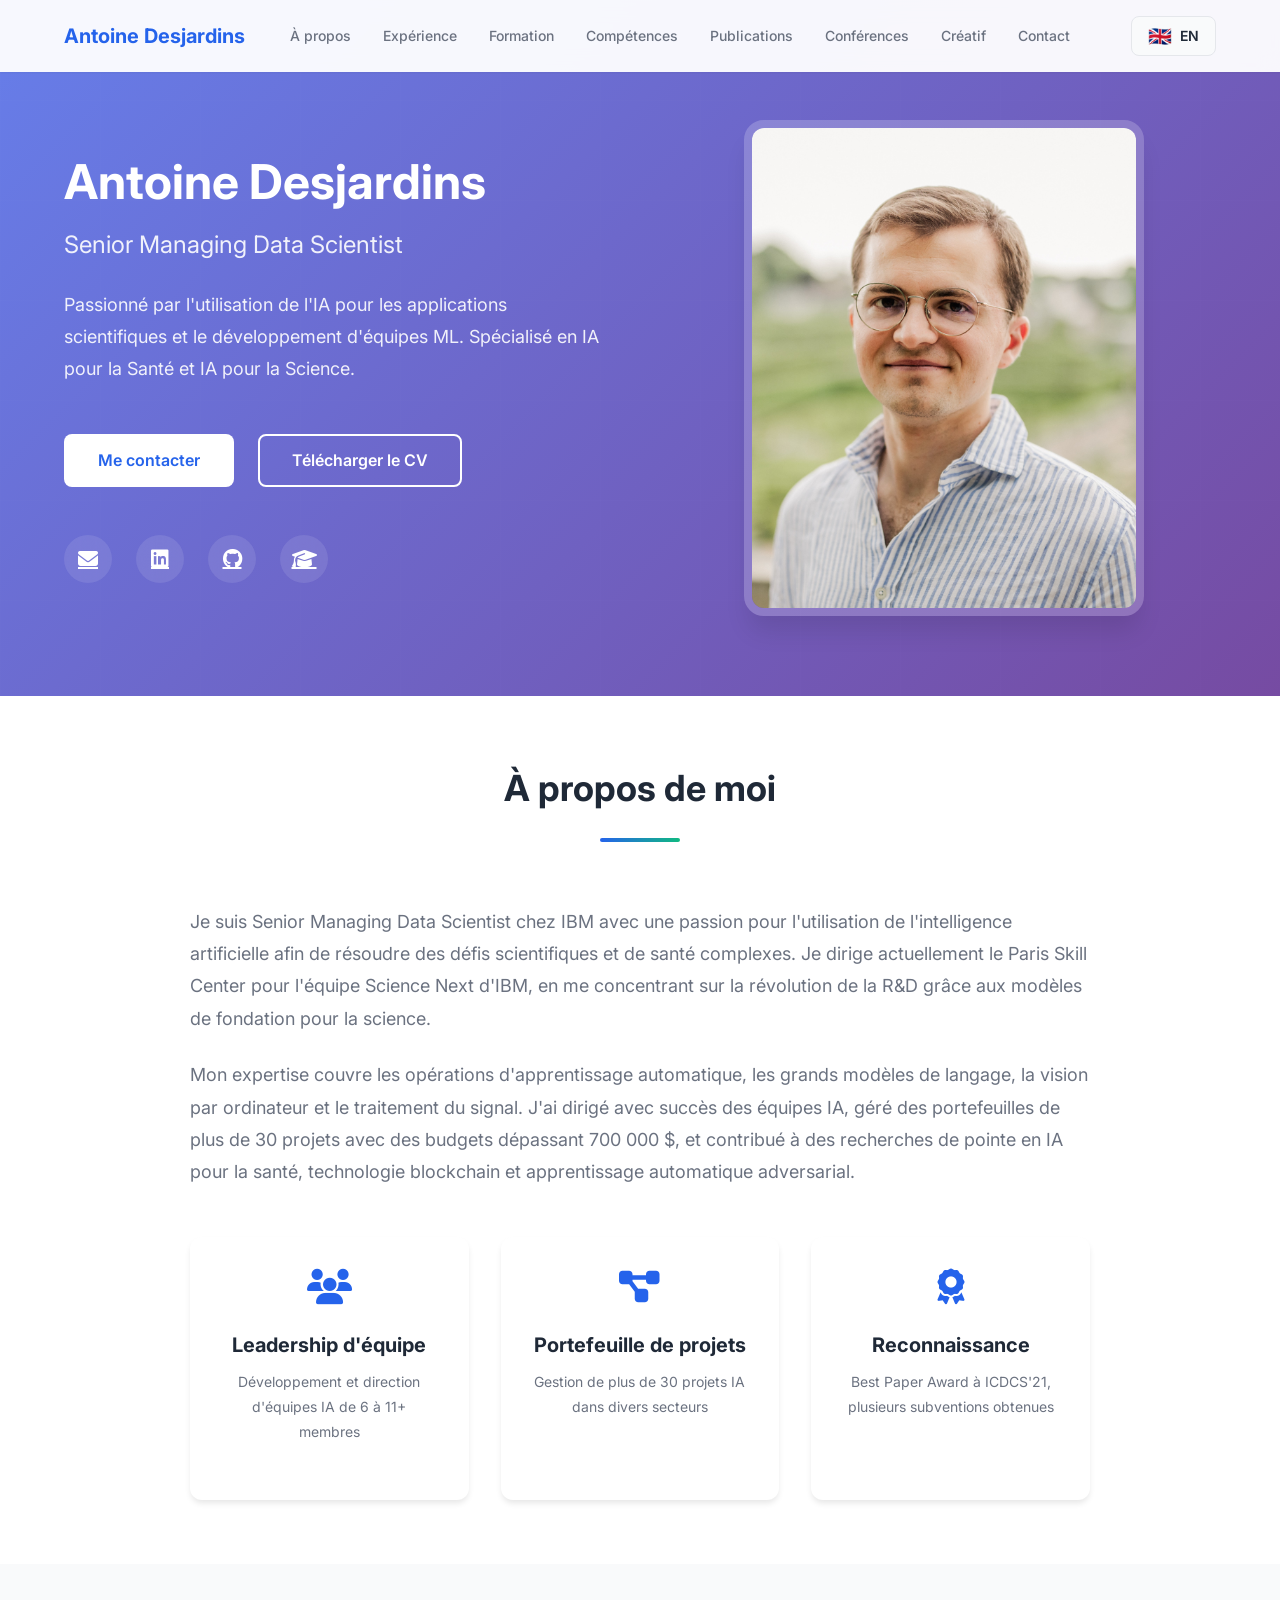
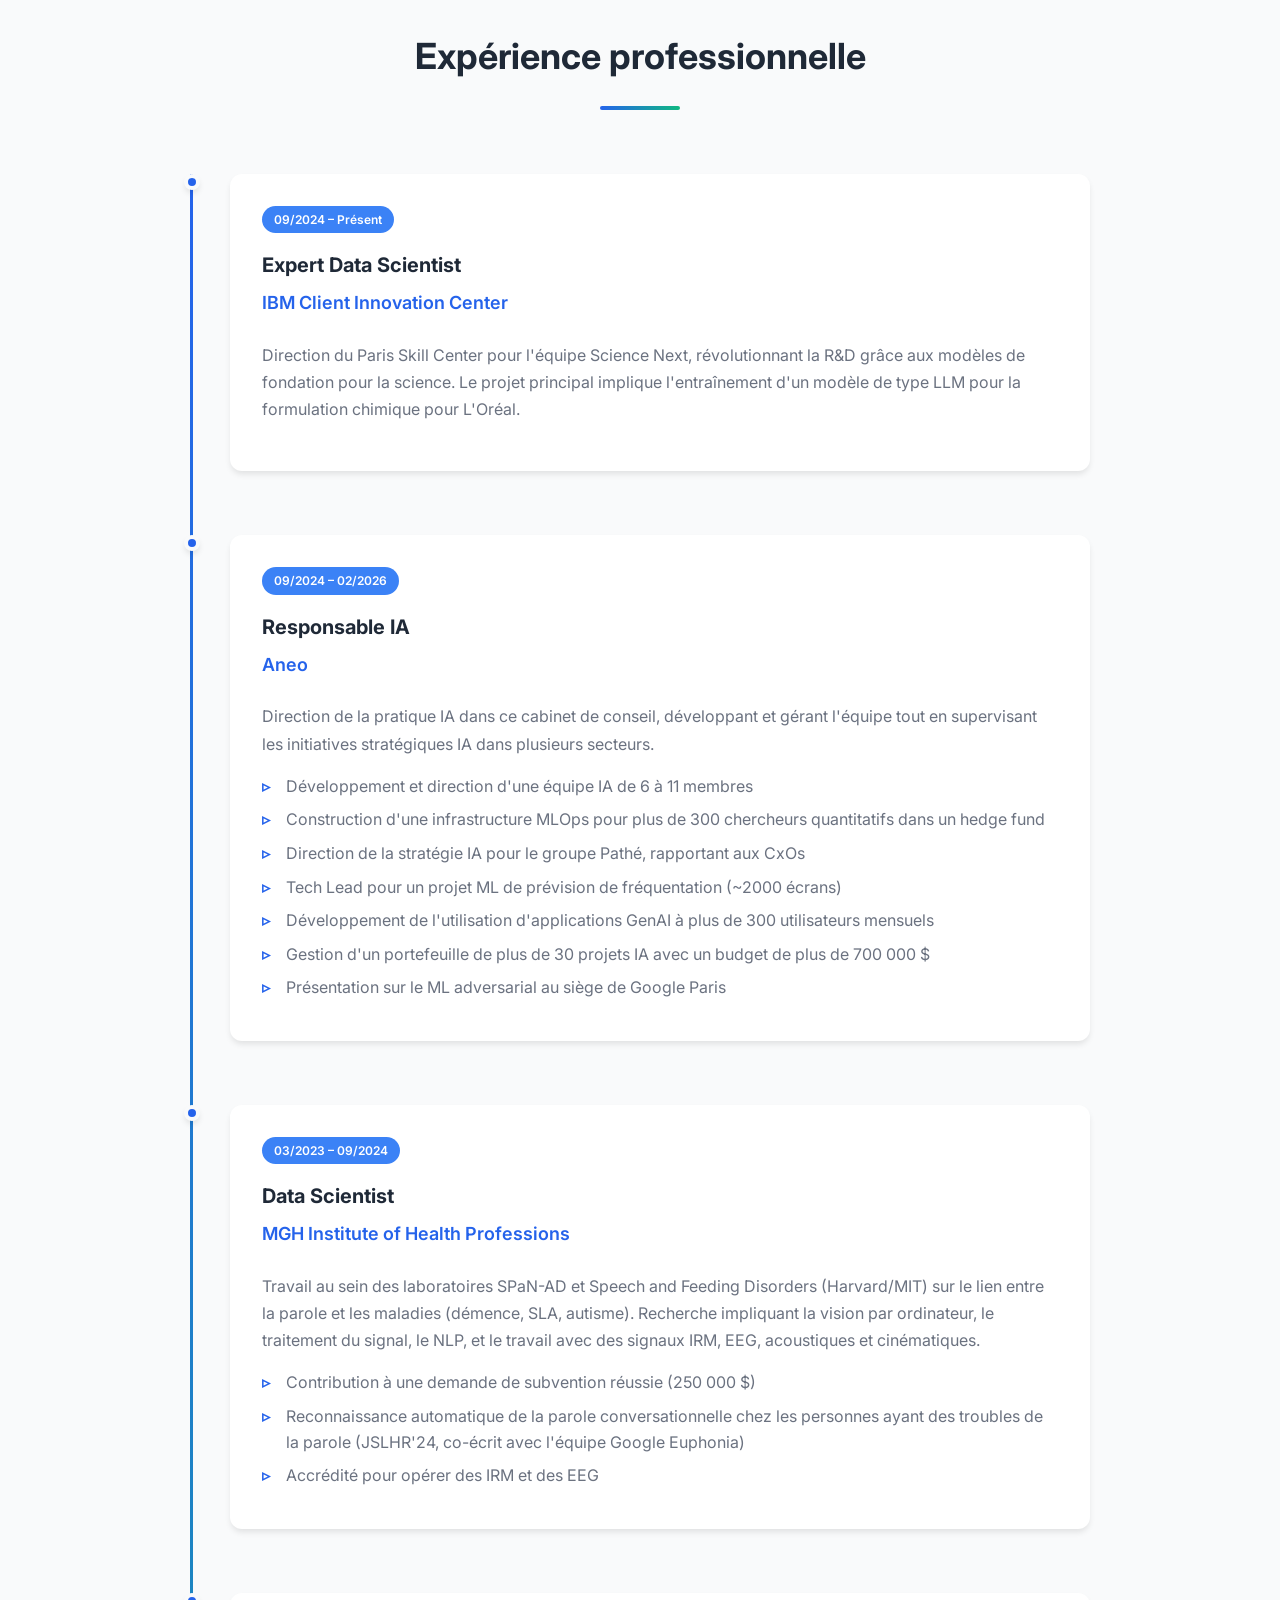
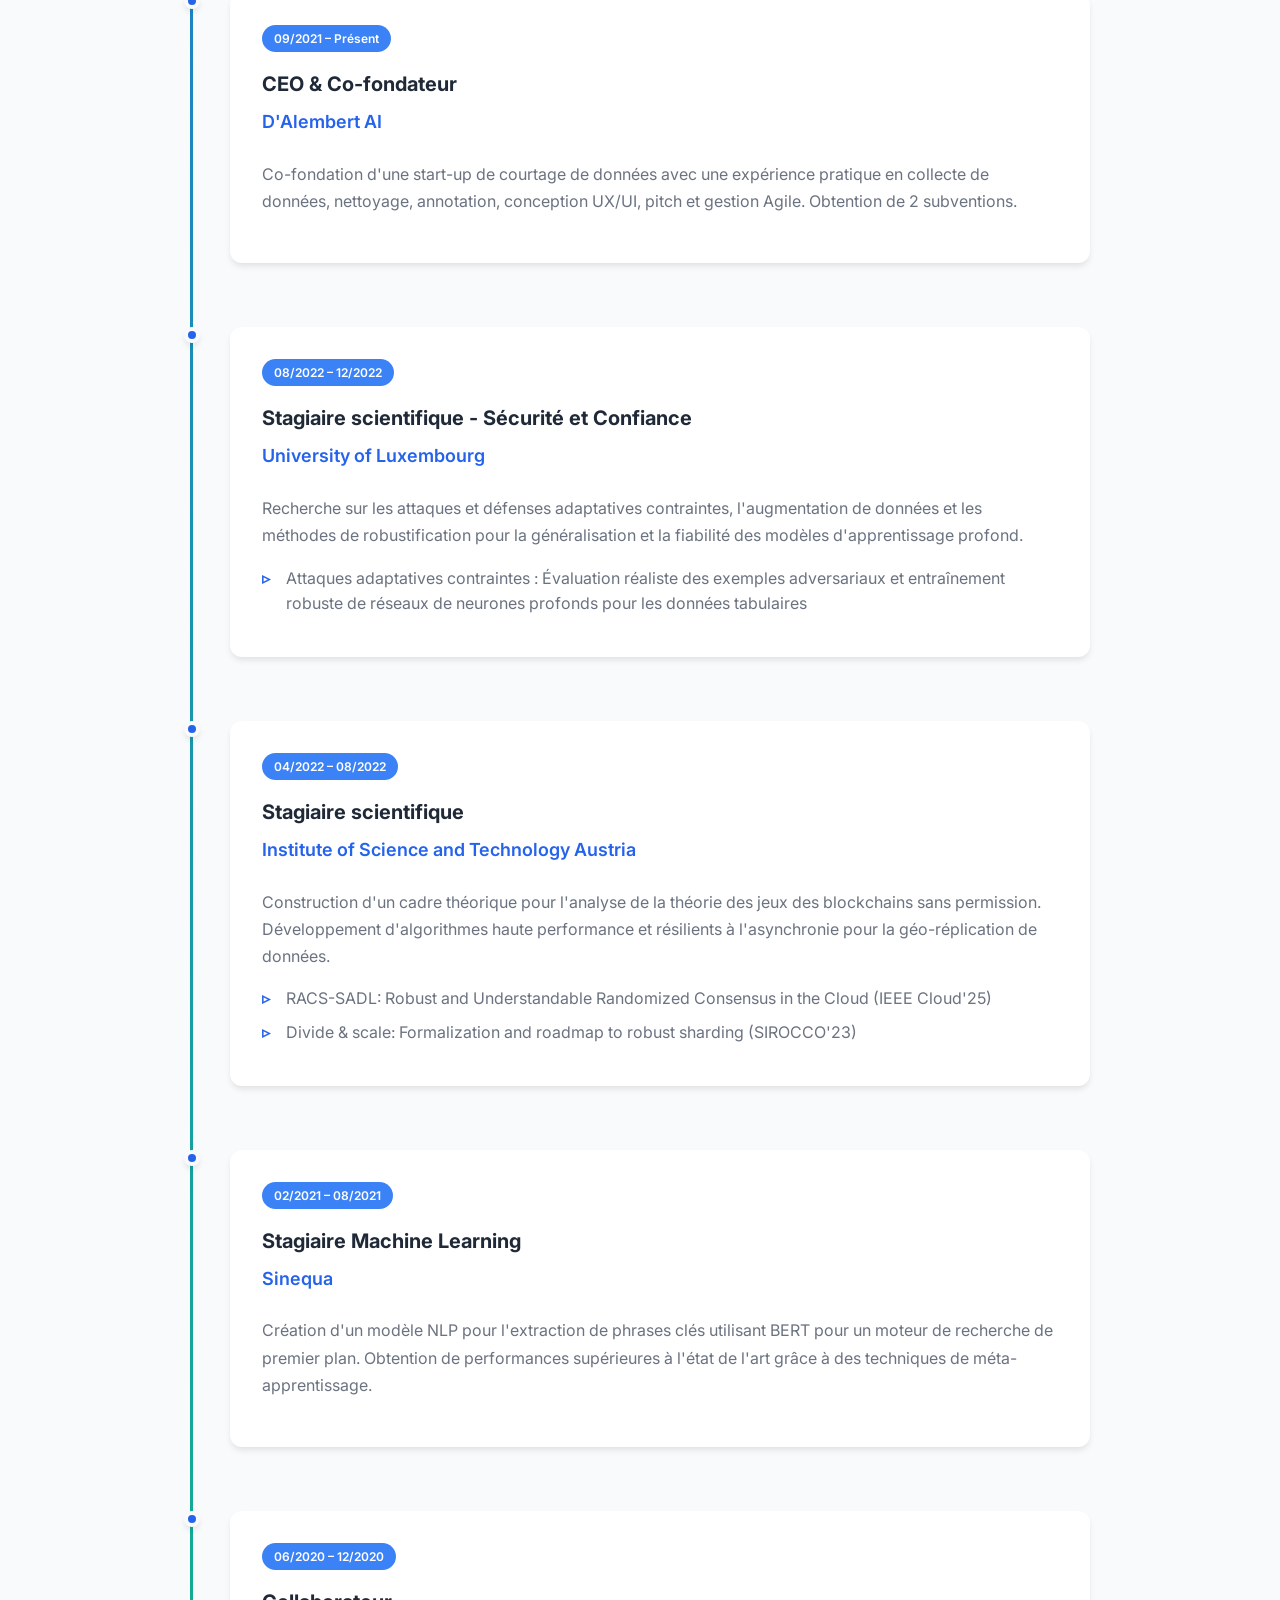
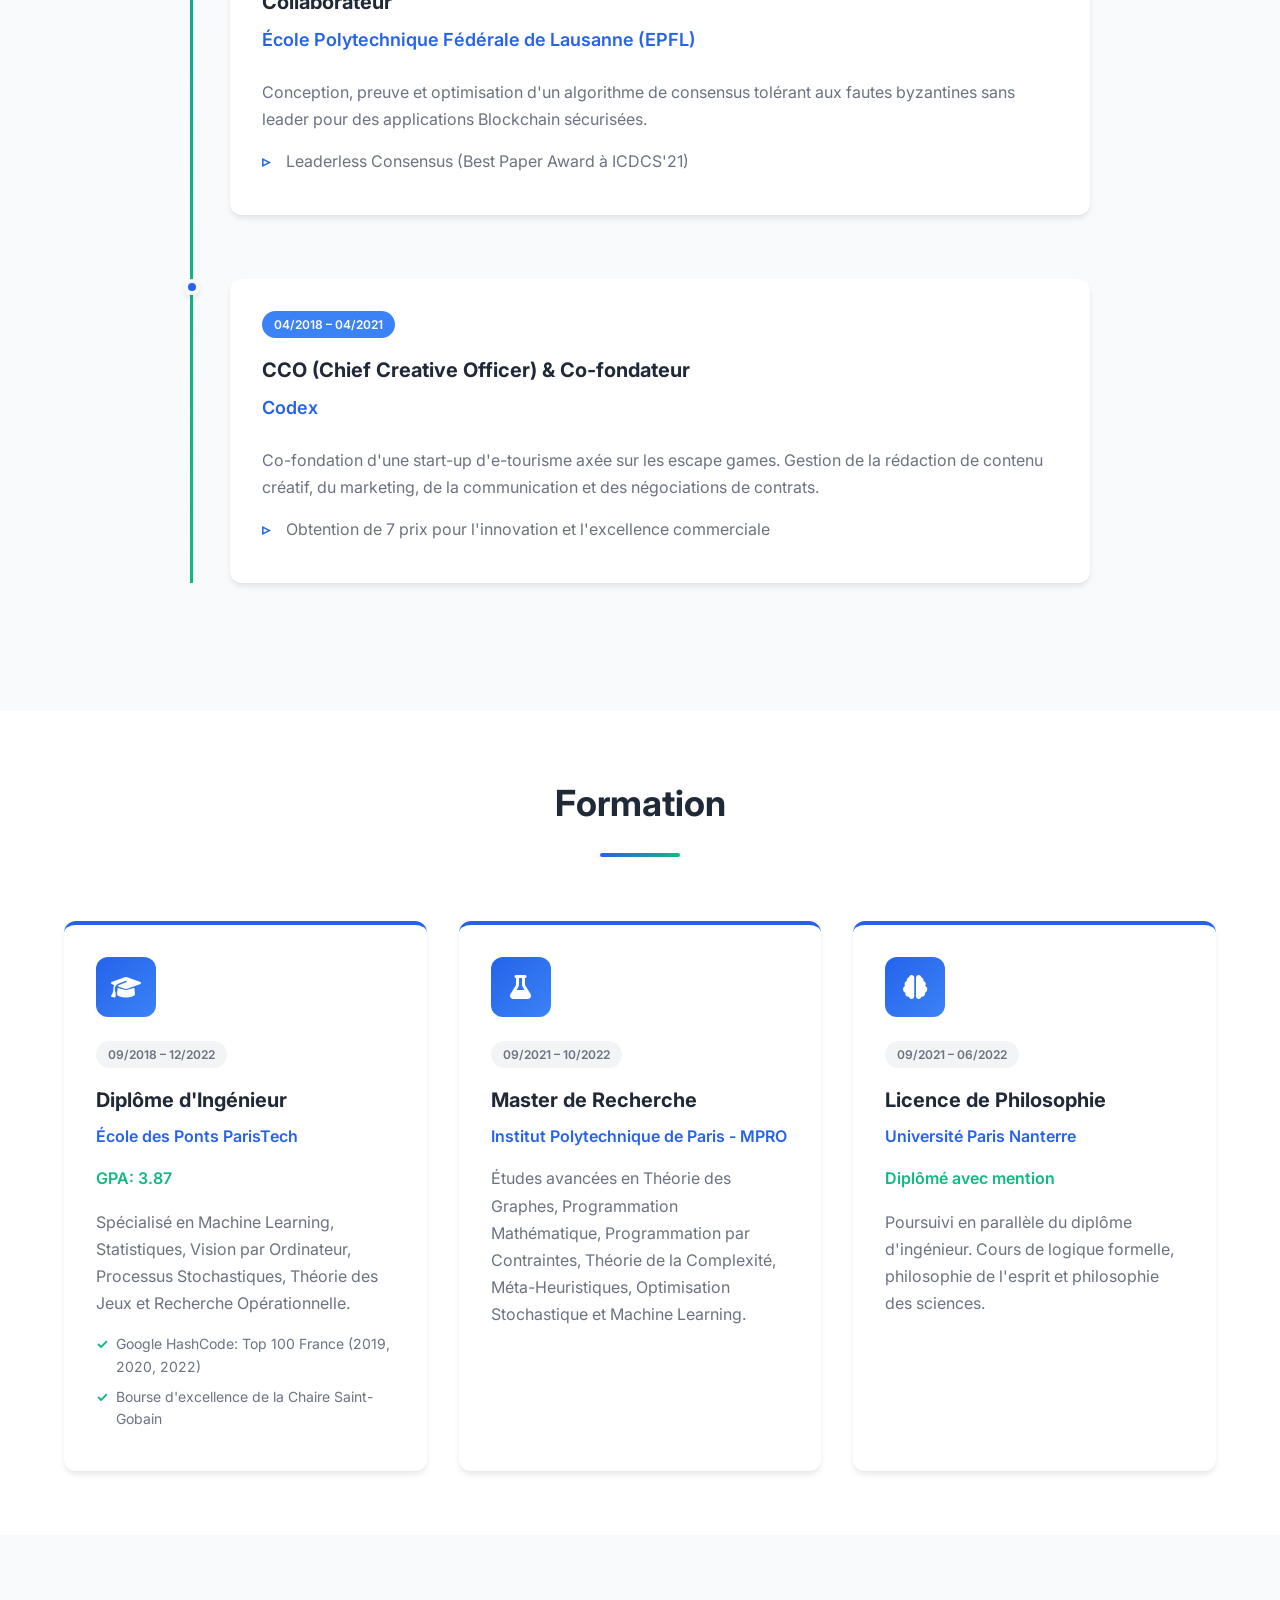
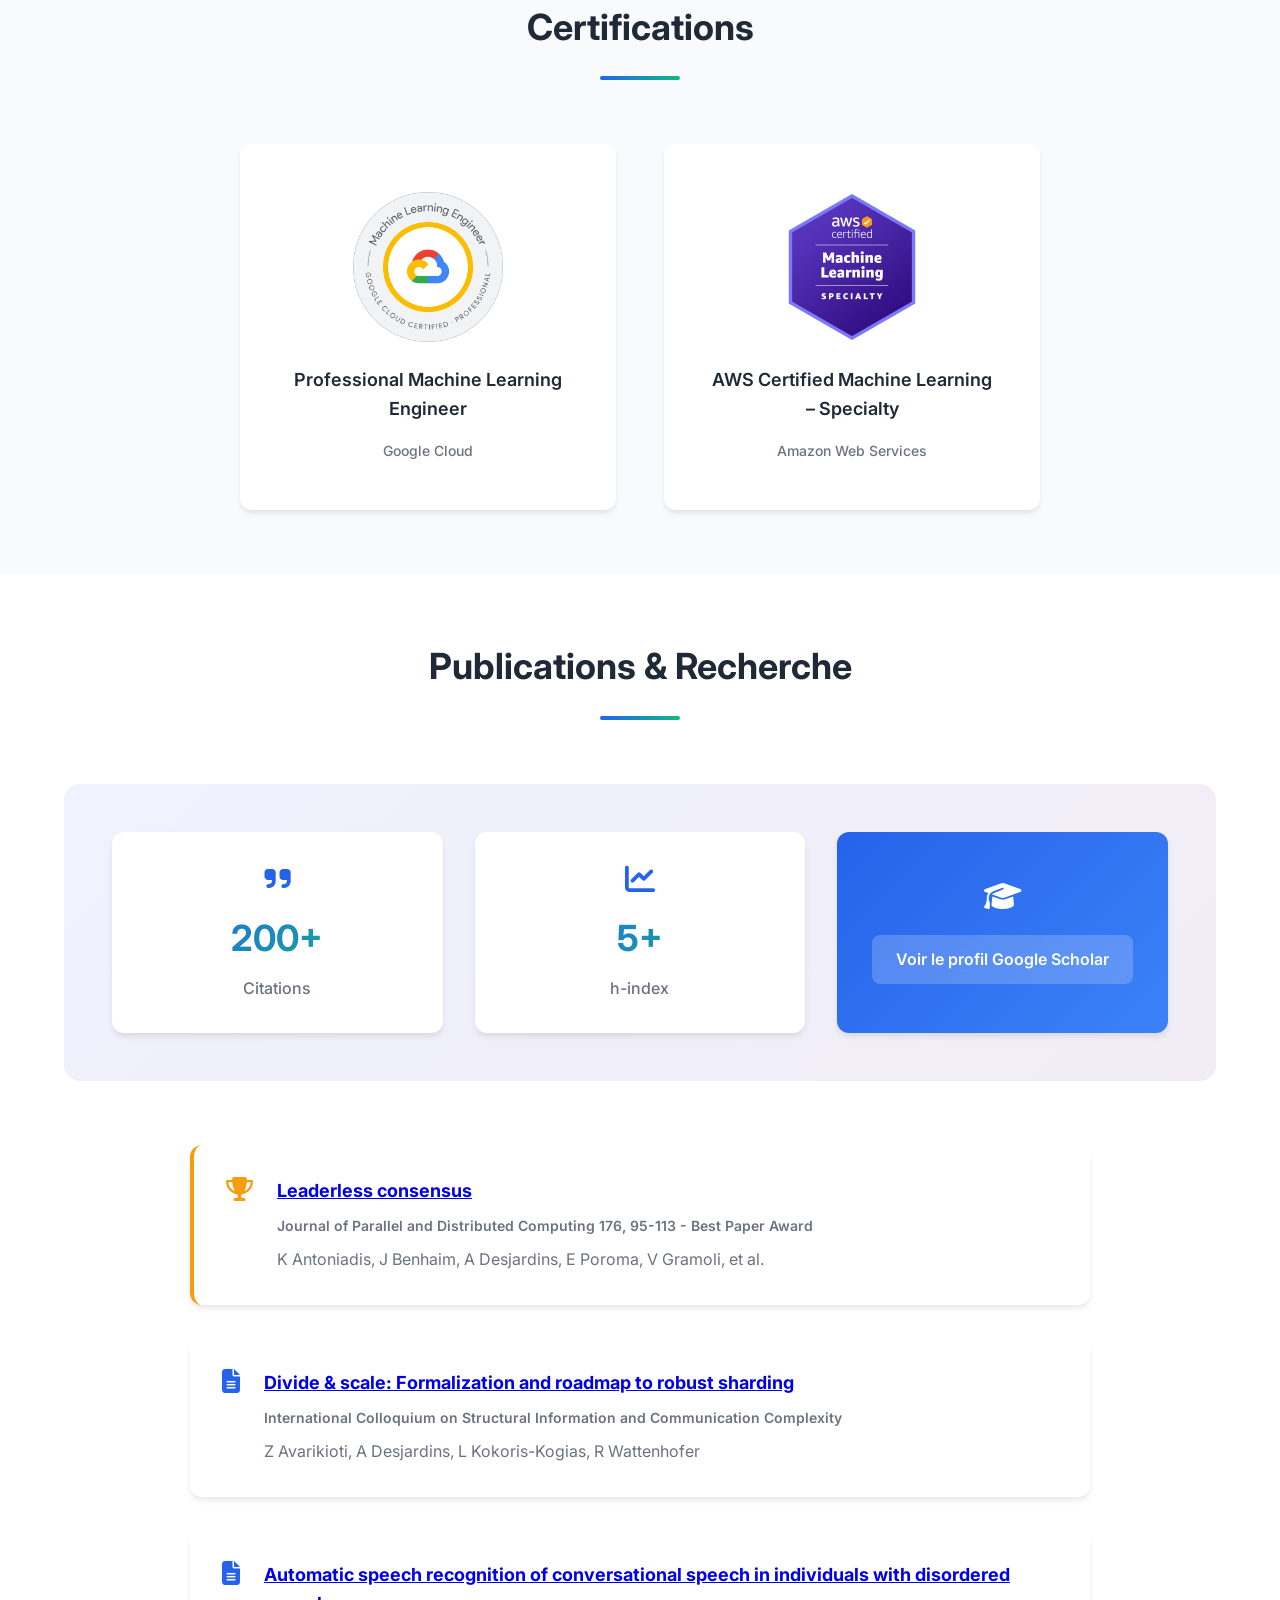
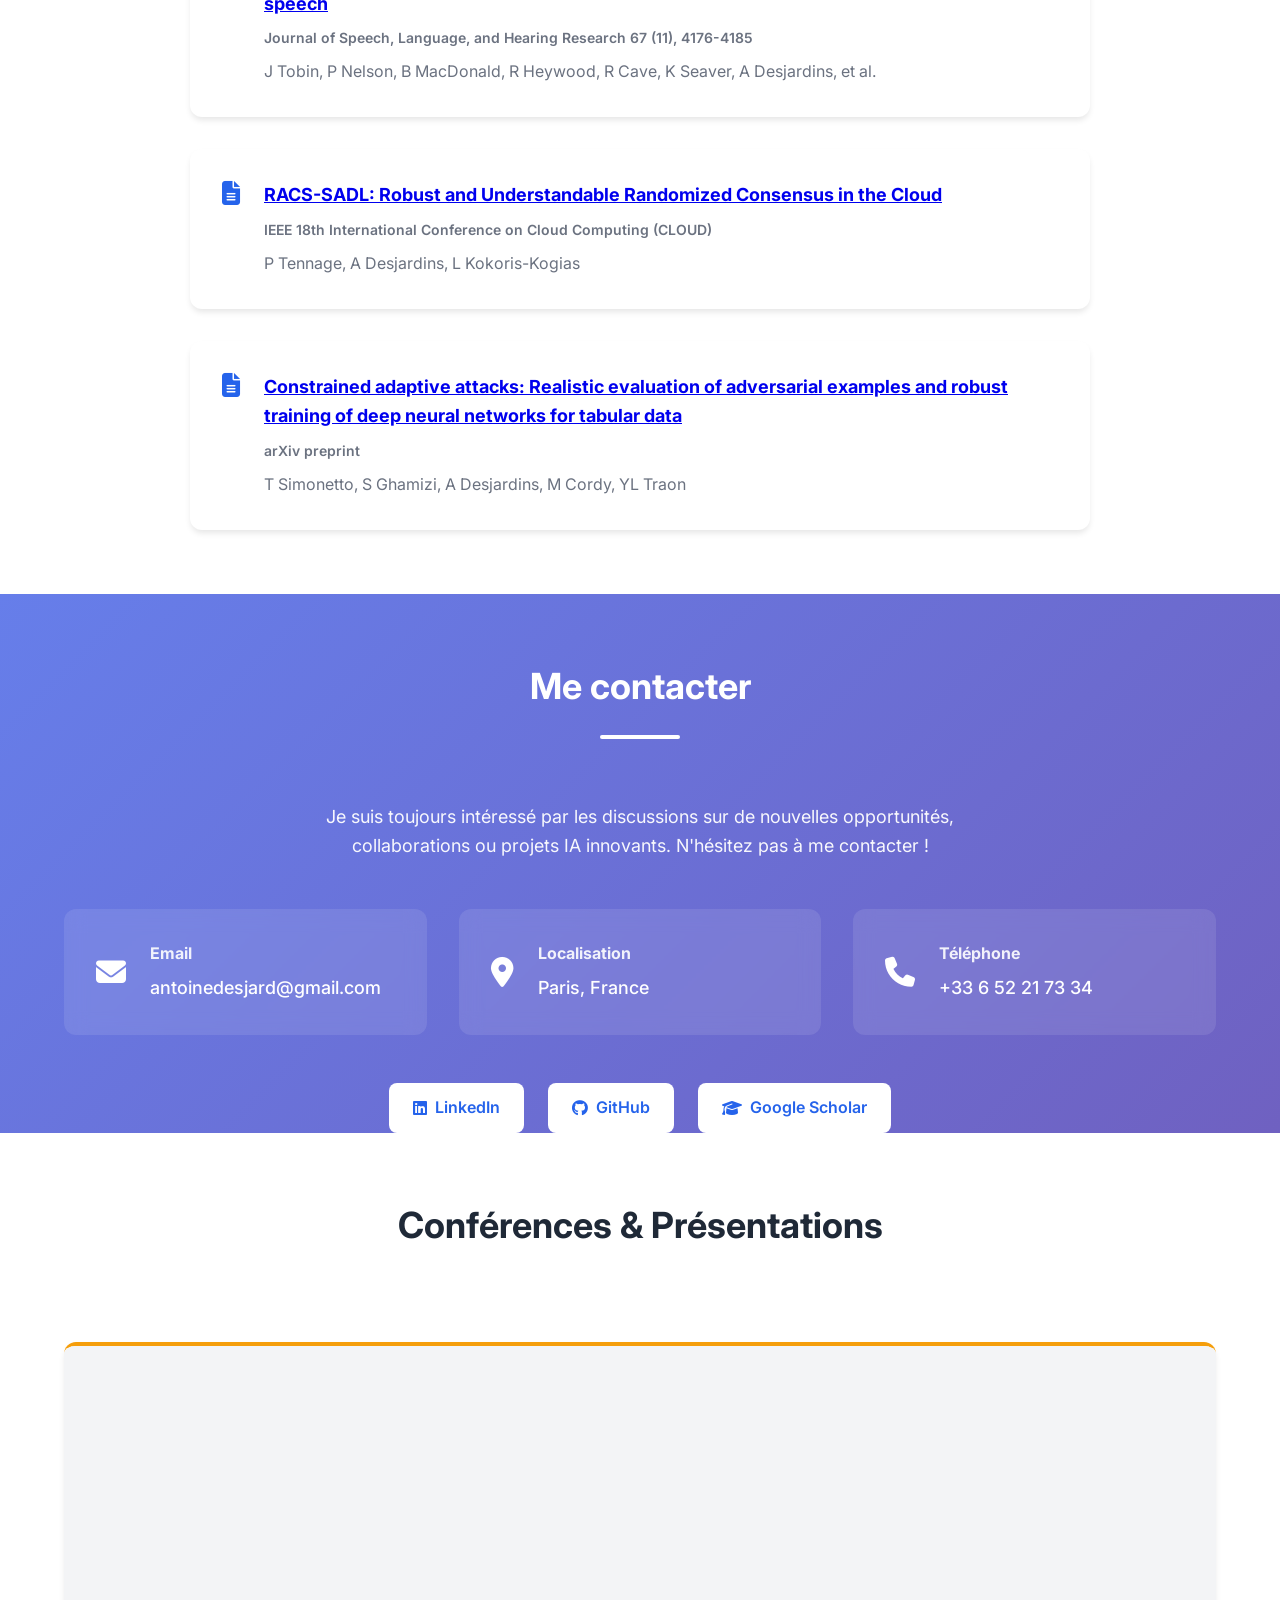
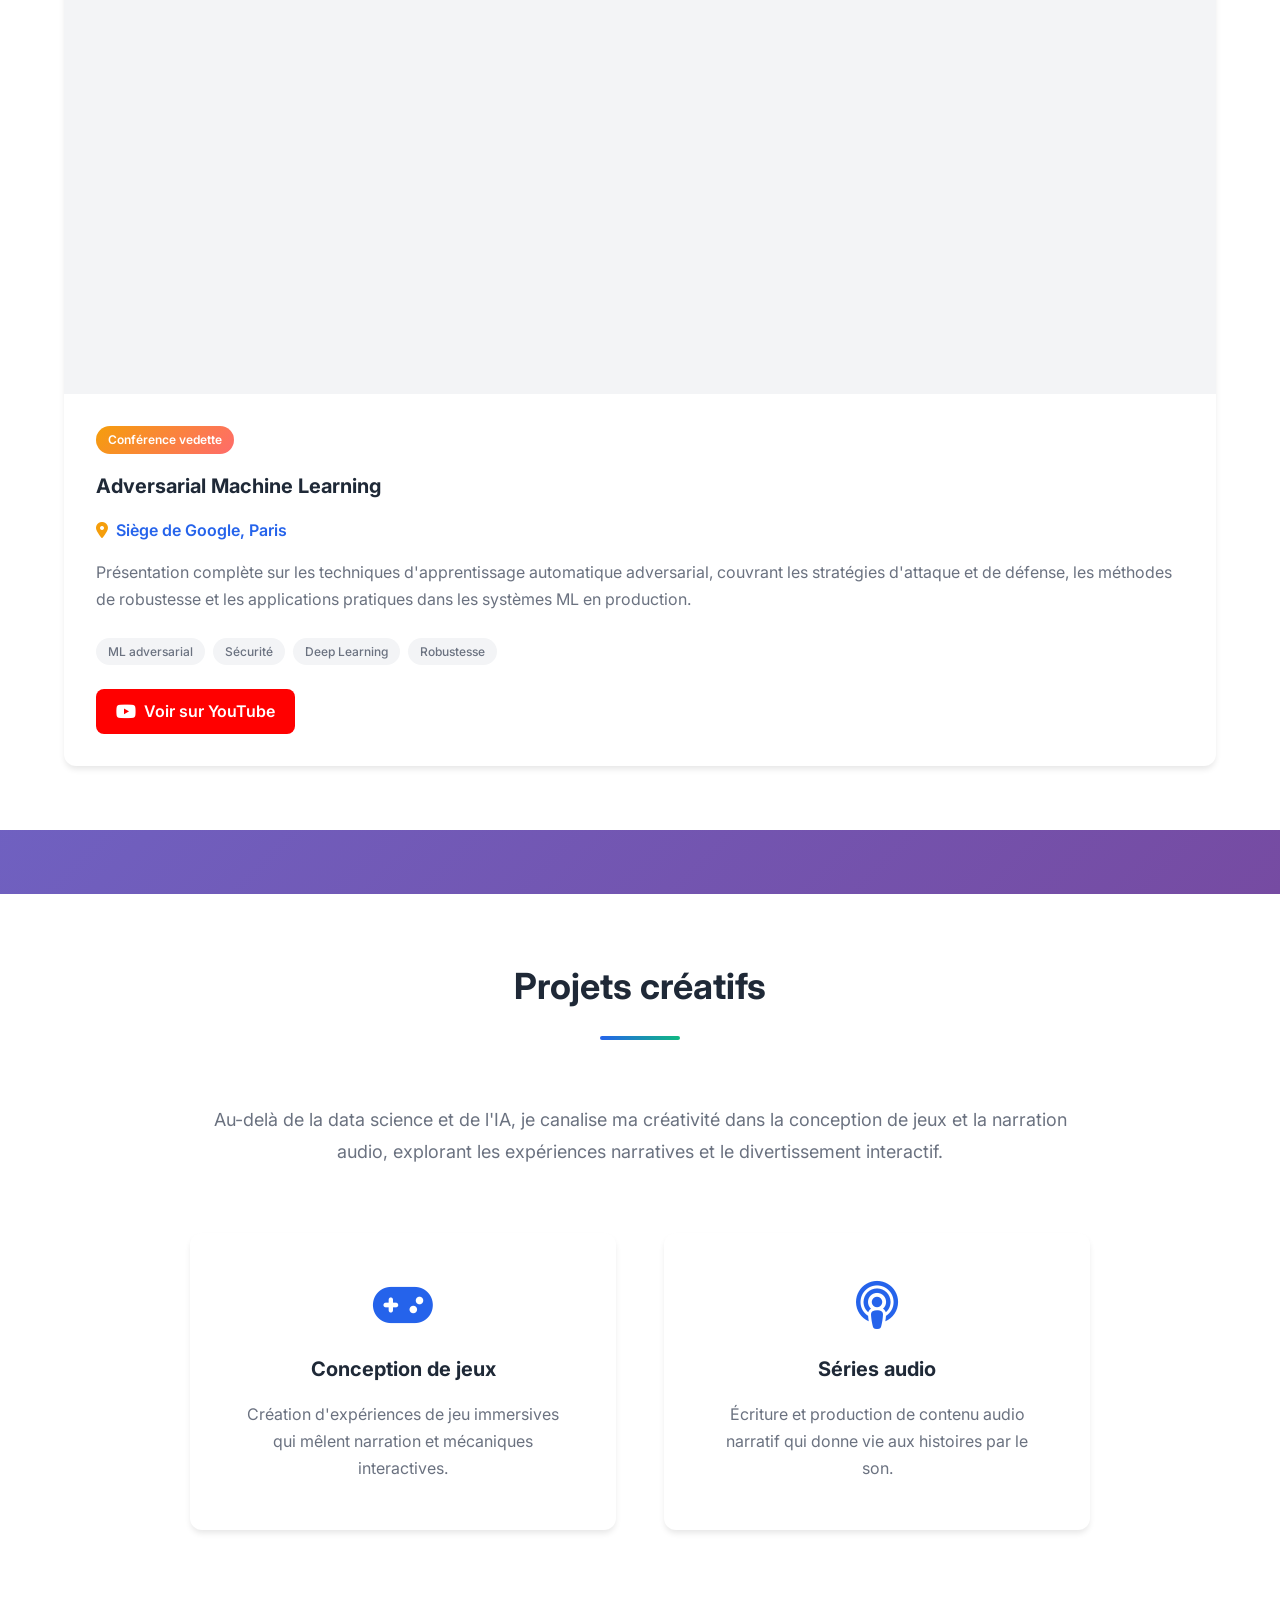
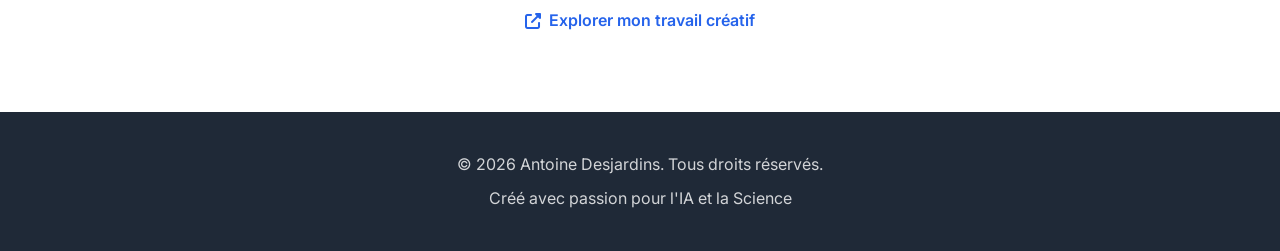
==== index-fr.html @ f101efae "french version" ====
<!DOCTYPE html>
<html lang="fr">
<head>
    <meta charset="UTF-8">
    <meta name="viewport" content="width=device-width, initial-scale=1.0">
    <meta name="description" content="Antoine Desjardins - Senior Managing Data Scientist spécialisé en IA pour la Santé et IA pour la Science">
    <link rel="alternate" hreflang="en" href="index.html">
    <link rel="alternate" hreflang="fr" href="index-fr.html">
    <meta name="author" content="Antoine Desjardins">
    <title>Antoine Desjardins | Data Scientist & Expert IA</title>
    <link rel="stylesheet" href="styles.css">
    <link rel="preconnect" href="https://fonts.googleapis.com">
    <link rel="preconnect" href="https://fonts.gstatic.com" crossorigin>
    <link href="https://fonts.googleapis.com/css2?family=Inter:wght@300;400;500;600;700&display=swap" rel="stylesheet">
    <link rel="stylesheet" href="https://cdnjs.cloudflare.com/ajax/libs/font-awesome/6.4.0/css/all.min.css">
</head>
<body>
    <!-- Navigation -->
    <nav class="navbar">
        <div class="container">
            <div class="nav-brand">Antoine Desjardins</div>
            <ul class="nav-menu">
                <li><a href="#about" class="nav-link">À propos</a></li>
                <li><a href="#experience" class="nav-link">Expérience</a></li>
                <li><a href="#education" class="nav-link">Formation</a></li>
                <li><a href="#skills" class="nav-link">Compétences</a></li>
                <li><a href="#publications" class="nav-link">Publications</a></li>
                <li><a href="#talks" class="nav-link">Conférences</a></li>
                <li><a href="#creative" class="nav-link">Créatif</a></li>
                <li><a href="#contact" class="nav-link">Contact</a></li>
            </ul>
            <a href="index.html" class="language-switcher" aria-label="Passer à l'anglais">
                <span class="lang-icon">🇬🇧</span>
                <span class="lang-text">EN</span>
            </a>
            <div class="hamburger">
                <span></span>
                <span></span>
                <span></span>
            </div>
        </div>
    </nav>

    <!-- Hero Section -->
    <section id="hero" class="hero">
        <div class="container">
            <div class="hero-content">
                <div class="hero-text">
                    <h1 class="hero-title">Antoine Desjardins</h1>
                    <h2 class="hero-subtitle">Senior Managing Data Scientist</h2>
                    <p class="hero-description">
                        Passionné par l'utilisation de l'IA pour les applications scientifiques et le développement d'équipes ML. 
                        Spécialisé en IA pour la Santé et IA pour la Science.
                    </p>
                    <div class="hero-buttons">
                        <a href="#contact" class="btn btn-primary">Me contacter</a>
                        <a href="CV - IBM.pdf" class="btn btn-secondary" download>Télécharger le CV</a>
                    </div>
                    <div class="social-links">
                        <a href="mailto:antoinedesjard@gmail.com" aria-label="Email" title="Email">
                            <i class="fas fa-envelope"></i>
                        </a>
                        <a href="https://www.linkedin.com/in/antoine-desjardins-3963a1163/" target="_blank" rel="noopener noreferrer" aria-label="LinkedIn" title="LinkedIn">
                            <i class="fab fa-linkedin"></i>
                        </a>
                        <a href="https://github.com/boumpteryx" target="_blank" rel="noopener noreferrer" aria-label="GitHub" title="GitHub">
                            <i class="fab fa-github"></i>
                        </a>
                        <a href="https://scholar.google.com/citations?user=nVxMgD4AAAAJ&hl=en" target="_blank" rel="noopener noreferrer" aria-label="Google Scholar" title="Google Scholar">
                            <i class="fas fa-graduation-cap"></i>
                        </a>
                    </div>
                </div>
                <div class="hero-image">
                    <img src="0141_Colombre-Antoine-Villandry-141.jpg" alt="Antoine Desjardins" class="profile-img">
                </div>
            </div>
        </div>
    </section>

    <!-- About Section -->
    <section id="about" class="section about">
        <div class="container">
            <h2 class="section-title">À propos de moi</h2>
            <div class="about-content">
                <p>
                    Je suis Senior Managing Data Scientist chez IBM avec une passion pour l'utilisation de l'intelligence artificielle 
                    afin de résoudre des défis scientifiques et de santé complexes. Je dirige actuellement le Paris Skill Center pour 
                    l'équipe Science Next d'IBM, en me concentrant sur la révolution de la R&D grâce aux modèles de fondation pour la science.
                </p>
                <p>
                    Mon expertise couvre les opérations d'apprentissage automatique, les grands modèles de langage, la vision par ordinateur et le 
                    traitement du signal. J'ai dirigé avec succès des équipes IA, géré des portefeuilles de plus de 30 projets avec des budgets dépassant 
                    700 000 $, et contribué à des recherches de pointe en IA pour la santé, technologie blockchain et apprentissage automatique adversarial.
                </p>
                <div class="highlights">
                    <div class="highlight-item">
                        <i class="fas fa-users"></i>
                        <h3>Leadership d'équipe</h3>
                        <p>Développement et direction d'équipes IA de 6 à 11+ membres</p>
                    </div>
                    <div class="highlight-item">
                        <i class="fas fa-project-diagram"></i>
                        <h3>Portefeuille de projets</h3>
                        <p>Gestion de plus de 30 projets IA dans divers secteurs</p>
                    </div>
                    <div class="highlight-item">
                        <i class="fas fa-award"></i>
                        <h3>Reconnaissance</h3>
                        <p>Best Paper Award à ICDCS'21, plusieurs subventions obtenues</p>
                    </div>
                </div>
            </div>
        </div>
    </section>

    <!-- Experience Section -->
    <section id="experience" class="section experience">
        <div class="container">
            <h2 class="section-title">Expérience professionnelle</h2>
            <div class="timeline">
                <div class="timeline-item">
                    <div class="timeline-marker"></div>
                    <div class="timeline-content">
                        <span class="timeline-date">09/2024 – Présent</span>
                        <h3>Expert Data Scientist</h3>
                        <h4>IBM Client Innovation Center</h4>
                        <p>
                            Direction du Paris Skill Center pour l'équipe Science Next, révolutionnant la R&D grâce aux modèles 
                            de fondation pour la science. Le projet principal implique l'entraînement d'un modèle de type LLM pour 
                            la formulation chimique pour L'Oréal.
                        </p>
                    </div>
                </div>

                <div class="timeline-item">
                    <div class="timeline-marker"></div>
                    <div class="timeline-content">
                        <span class="timeline-date">09/2024 – 02/2026</span>
                        <h3>Responsable IA</h3>
                        <h4>Aneo</h4>
                        <p>
                            Direction de la pratique IA dans ce cabinet de conseil, développant et gérant l'équipe tout en supervisant les initiatives stratégiques IA dans plusieurs secteurs.
                        </p>
                        <ul>
                            <li>Développement et direction d'une équipe IA de 6 à 11 membres</li>
                            <li>Construction d'une infrastructure MLOps pour plus de 300 chercheurs quantitatifs dans un hedge fund</li>
                            <li>Direction de la stratégie IA pour le groupe Pathé, rapportant aux CxOs</li>
                            <li>Tech Lead pour un projet ML de prévision de fréquentation (~2000 écrans)</li>
                            <li>Développement de l'utilisation d'applications GenAI à plus de 300 utilisateurs mensuels</li>
                            <li>Gestion d'un portefeuille de plus de 30 projets IA avec un budget de plus de 700 000 $</li>
                            <li>Présentation sur le ML adversarial au siège de Google Paris</li>
                        </ul>
                    </div>
                </div>

                <div class="timeline-item">
                    <div class="timeline-marker"></div>
                    <div class="timeline-content">
                        <span class="timeline-date">03/2023 – 09/2024</span>
                        <h3>Data Scientist</h3>
                        <h4>MGH Institute of Health Professions</h4>
                        <p>
                            Travail au sein des laboratoires SPaN-AD et Speech and Feeding Disorders (Harvard/MIT) sur le lien entre 
                            la parole et les maladies (démence, SLA, autisme). Recherche impliquant la vision par ordinateur, le traitement 
                            du signal, le NLP, et le travail avec des signaux IRM, EEG, acoustiques et cinématiques.
                        </p>
                        <ul>
                            <li>Contribution à une demande de subvention réussie (250 000 $)</li>
                            <li>Reconnaissance automatique de la parole conversationnelle chez les personnes ayant des troubles de la parole (JSLHR'24, co-écrit avec l'équipe Google Euphonia)</li>
                            <li>Accrédité pour opérer des IRM et des EEG</li>
                        </ul>
                    </div>
                </div>

                <div class="timeline-item">
                    <div class="timeline-marker"></div>
                    <div class="timeline-content">
                        <span class="timeline-date">09/2021 – Présent</span>
                        <h3>CEO & Co-fondateur</h3>
                        <h4>D'Alembert AI</h4>
                        <p>
                            Co-fondation d'une start-up de courtage de données avec une expérience pratique en collecte de données, nettoyage, 
                            annotation, conception UX/UI, pitch et gestion Agile. Obtention de 2 subventions.
                        </p>
                    </div>
                </div>

                <div class="timeline-item">
                    <div class="timeline-marker"></div>
                    <div class="timeline-content">
                        <span class="timeline-date">08/2022 – 12/2022</span>
                        <h3>Stagiaire scientifique - Sécurité et Confiance</h3>
                        <h4>University of Luxembourg</h4>
                        <p>
                            Recherche sur les attaques et défenses adaptatives contraintes, l'augmentation de données et les méthodes 
                            de robustification pour la généralisation et la fiabilité des modèles d'apprentissage profond.
                        </p>
                        <ul>
                            <li>Attaques adaptatives contraintes : Évaluation réaliste des exemples adversariaux et entraînement robuste de réseaux de neurones profonds pour les données tabulaires</li>
                        </ul>
                    </div>
                </div>

                <div class="timeline-item">
                    <div class="timeline-marker"></div>
                    <div class="timeline-content">
                        <span class="timeline-date">04/2022 – 08/2022</span>
                        <h3>Stagiaire scientifique</h3>
                        <h4>Institute of Science and Technology Austria</h4>
                        <p>
                            Construction d'un cadre théorique pour l'analyse de la théorie des jeux des blockchains sans permission.
                            Développement d'algorithmes haute performance et résilients à l'asynchronie pour la géo-réplication de données.
                        </p>
                        <ul>
                            <li>RACS-SADL: Robust and Understandable Randomized Consensus in the Cloud (IEEE Cloud'25)</li>
                            <li>Divide & scale: Formalization and roadmap to robust sharding (SIROCCO'23)</li>
                        </ul>
                    </div>
                </div>

                <div class="timeline-item">
                    <div class="timeline-marker"></div>
                    <div class="timeline-content">
                        <span class="timeline-date">02/2021 – 08/2021</span>
                        <h3>Stagiaire Machine Learning</h3>
                        <h4>Sinequa</h4>
                        <p>
                            Création d'un modèle NLP pour l'extraction de phrases clés utilisant BERT pour un moteur de recherche de premier plan.
                            Obtention de performances supérieures à l'état de l'art grâce à des techniques de méta-apprentissage.
                        </p>
                    </div>
                </div>

                <div class="timeline-item">
                    <div class="timeline-marker"></div>
                    <div class="timeline-content">
                        <span class="timeline-date">06/2020 – 12/2020</span>
                        <h3>Collaborateur</h3>
                        <h4>École Polytechnique Fédérale de Lausanne (EPFL)</h4>
                        <p>
                            Conception, preuve et optimisation d'un algorithme de consensus tolérant aux fautes byzantines sans leader pour des applications Blockchain sécurisées.
                        </p>
                        <ul>
                            <li>Leaderless Consensus (Best Paper Award à ICDCS'21)</li>
                        </ul>
                    </div>
                </div>

                <div class="timeline-item">
                    <div class="timeline-marker"></div>
                    <div class="timeline-content">
                        <span class="timeline-date">04/2018 – 04/2021</span>
                        <h3>CCO (Chief Creative Officer) & Co-fondateur</h3>
                        <h4>Codex</h4>
                        <p>
                            Co-fondation d'une start-up d'e-tourisme axée sur les escape games. Gestion de la rédaction de contenu créatif, 
                            du marketing, de la communication et des négociations de contrats.
                        </p>
                        <ul>
                            <li>Obtention de 7 prix pour l'innovation et l'excellence commerciale</li>
                        </ul>
                    </div>
                </div>

                </div>
            </div>
        </div>
    </section>

    <!-- Education Section -->
    <section id="education" class="section education">
        <div class="container">
            <h2 class="section-title">Formation</h2>
            <div class="education-grid">
                <div class="education-card">
                    <div class="education-icon">
                        <i class="fas fa-graduation-cap"></i>
                    </div>
                    <span class="education-date">09/2018 – 12/2022</span>
                    <h3>Diplôme d'Ingénieur</h3>
                    <h4>École des Ponts ParisTech</h4>
                    <p class="gpa">GPA: 3.87</p>
                    <p>
                        Spécialisé en Machine Learning, Statistiques, Vision par Ordinateur, Processus Stochastiques, 
                        Théorie des Jeux et Recherche Opérationnelle.
                    </p>
                    <ul>
                        <li>Google HashCode: Top 100 France (2019, 2020, 2022)</li>
                        <li>Bourse d'excellence de la Chaire Saint-Gobain</li>
                    </ul>
                </div>

                <div class="education-card">
                    <div class="education-icon">
                        <i class="fas fa-flask"></i>
                    </div>
                    <span class="education-date">09/2021 – 10/2022</span>
                    <h3>Master de Recherche</h3>
                    <h4>Institut Polytechnique de Paris - MPRO</h4>
                    <p>
                        Études avancées en Théorie des Graphes, Programmation Mathématique, Programmation par Contraintes, 
                        Théorie de la Complexité, Méta-Heuristiques, Optimisation Stochastique et Machine Learning.
                    </p>
                </div>

                <div class="education-card">
                    <div class="education-icon">
                        <i class="fas fa-brain"></i>
                    </div>
                    <span class="education-date">09/2021 – 06/2022</span>
                    <h3>Licence de Philosophie</h3>
                    <h4>Université Paris Nanterre</h4>
                    <p class="gpa">Diplômé avec mention</p>
                    <p>
                        Poursuivi en parallèle du diplôme d'ingénieur. Cours de logique formelle, philosophie de
                        l'esprit et philosophie des sciences.
                    </p>
                </div>
            </div>
        </div>
    </section>

    <!-- Skills Section -->
    <section id="skills" class="section skills">
        <div class="container">
            <h2 class="section-title">Certifications</h2>
            <div class="certifications-grid">
                <a href="https://www.credly.com/users/antoine-desjardins" target="_blank" rel="noopener noreferrer" class="certification-card">
                    <img src="GCP_certif.png" alt="Professional Machine Learning Engineer" class="cert-badge">
                    <h3>Professional Machine Learning Engineer</h3>
                    <p class="cert-issuer">Google Cloud</p>
                </a>

                <a href="https://www.credly.com/users/antoine-desjardins" target="_blank" rel="noopener noreferrer" class="certification-card">
                    <img src="AWS_certif.png" alt="AWS Certified Machine Learning – Specialty" class="cert-badge">
                    <h3>AWS Certified Machine Learning – Specialty</h3>
                    <p class="cert-issuer">Amazon Web Services</p>
                </a>
            </div>
        </div>
    </section>

    <!-- Publications Section -->
    <section id="publications" class="section publications">
        <div class="container">
            <h2 class="section-title">Publications & Recherche</h2>
            
            <!-- Research Impact Stats -->
            <div class="research-stats">
                <div class="stat-card">
                    <i class="fas fa-quote-right"></i>
                    <div class="stat-number">200+</div>
                    <div class="stat-label">Citations</div>
                </div>
                <div class="stat-card">
                    <i class="fas fa-chart-line"></i>
                    <div class="stat-number">5+</div>
                    <div class="stat-label">h-index</div>
                </div>
                <div class="stat-card scholar-link">
                    <i class="fas fa-graduation-cap"></i>
                    <a href="https://scholar.google.com/citations?user=nVxMgD4AAAAJ&hl=en" target="_blank" rel="noopener noreferrer" class="scholar-btn">
                        Voir le profil Google Scholar
                    </a>
                </div>
            </div>

            <div class="publications-list">
                <div class="publication-item award">
                    <i class="fas fa-trophy"></i>
                    <div class="publication-content">
                        <h3><a href="https://infoscience.epfl.ch/record/282657?ln=en" target="_blank" rel="noopener noreferrer">Leaderless consensus</a></h3>
                        <p class="publication-venue">Journal of Parallel and Distributed Computing 176, 95-113 - Best Paper Award</p>
                        <p class="publication-authors">K Antoniadis, J Benhaim, A Desjardins, E Poroma, V Gramoli, et al.</p>
                    </div>
                </div>

                <div class="publication-item">
                    <i class="fas fa-file-alt"></i>
                    <div class="publication-content">
                        <h3><a href="https://link.springer.com/chapter/10.1007/978-3-031-32733-9_10" target="_blank" rel="noopener noreferrer">Divide & scale: Formalization and roadmap to robust sharding</a></h3>
                        <p class="publication-venue">International Colloquium on Structural Information and Communication Complexity</p>
                        <p class="publication-authors">Z Avarikioti, A Desjardins, L Kokoris-Kogias, R Wattenhofer</p>
                    </div>
                </div>

                <div class="publication-item">
                    <i class="fas fa-file-alt"></i>
                    <div class="publication-content">
                        <h3><a href="https://pubs.asha.org/doi/abs/10.1044/2024_JSLHR-24-00045" target="_blank" rel="noopener noreferrer">Automatic speech recognition of conversational speech in individuals with disordered speech</a></h3>
                        <p class="publication-venue">Journal of Speech, Language, and Hearing Research 67 (11), 4176-4185</p>
                        <p class="publication-authors">J Tobin, P Nelson, B MacDonald, R Heywood, R Cave, K Seaver, A Desjardins, et al.</p>
                    </div>
                </div>

                <div class="publication-item">
                    <i class="fas fa-file-alt"></i>
                    <div class="publication-content">
                        <h3><a href="https://arxiv.org/abs/2209.06152" target="_blank" rel="noopener noreferrer">RACS-SADL: Robust and Understandable Randomized Consensus in the Cloud</a></h3>
                        <p class="publication-venue">IEEE 18th International Conference on Cloud Computing (CLOUD)</p>
                        <p class="publication-authors">P Tennage, A Desjardins, L Kokoris-Kogias</p>
                    </div>
                </div>

                <div class="publication-item">
                    <i class="fas fa-file-alt"></i>
                    <div class="publication-content">
                        <h3><a href="https://arxiv.org/abs/2311.04503" target="_blank" rel="noopener noreferrer">Constrained adaptive attacks: Realistic evaluation of adversarial examples and robust training of deep neural networks for tabular data</a></h3>
                        <p class="publication-venue">arXiv preprint</p>
                        <p class="publication-authors">T Simonetto, S Ghamizi, A Desjardins, M Cordy, YL Traon</p>
                    </div>
                </div>
            </div>
        </div>
    </section>

    <!-- Contact Section -->
    <section id="contact" class="section contact">
        <div class="container">
            <h2 class="section-title">Me contacter</h2>
            <div class="contact-content">
                <p class="contact-intro">
                    Je suis toujours intéressé par les discussions sur de nouvelles opportunités, collaborations ou projets IA innovants. 
                    N'hésitez pas à me contacter !
                </p>
                <div class="contact-info">
                    <div class="contact-item">
                        <i class="fas fa-envelope"></i>
                        <div>
                            <h3>Email</h3>
                            <a href="mailto:antoinedesjard@gmail.com">antoinedesjard@gmail.com</a>
                        </div>
                    </div>
                    <div class="contact-item">
                        <i class="fas fa-map-marker-alt"></i>
                        <div>
                            <h3>Localisation</h3>
                            <p>Paris, France</p>
                        </div>
                    </div>
                    <div class="contact-item">
                        <i class="fas fa-phone"></i>
                        <div>
                            <h3>Téléphone</h3>
                            <a href="tel:+33652217334">+33 6 52 21 73 34</a>
                        </div>
                    </div>
                </div>
                <div class="contact-social">
                    <a href="https://www.linkedin.com/in/antoine-desjardins-3963a1163/" target="_blank" rel="noopener noreferrer" class="social-btn">
                        <i class="fab fa-linkedin"></i> LinkedIn
                    </a>
                    <a href="https://github.com/boumpteryx" target="_blank" rel="noopener noreferrer" class="social-btn">
                        <i class="fab fa-github"></i> GitHub
                    </a>
                    <a href="https://scholar.google.com/citations?user=nVxMgD4AAAAJ&hl=en" target="_blank" rel="noopener noreferrer" class="social-btn">
                        <i class="fas fa-graduation-cap"></i> Google Scholar
                    </a>
                </div>
            </div>
        </div>

    <!-- Talks & Presentations Section -->
    <section id="talks" class="section talks">
        <div class="container">
            <h2 class="section-title">Conférences & Présentations</h2>
            <div class="talks-grid">
                <div class="talk-card featured">
                    <div class="talk-thumbnail">
                        <iframe width="100%" height="315" src="https://www.youtube.com/embed/jr0bFTz7WnA" title="Présentation sur le ML adversarial chez Google" frameborder="0" allow="accelerometer; autoplay; clipboard-write; encrypted-media; gyroscope; picture-in-picture; web-share" allowfullscreen></iframe>
                    </div>
                    <div class="talk-content">
                        <span class="talk-badge">Conférence vedette</span>
                        <h3>Adversarial Machine Learning</h3>
                        <p class="talk-venue"><i class="fas fa-map-marker-alt"></i> Siège de Google, Paris</p>
                        <p class="talk-description">
                            Présentation complète sur les techniques d'apprentissage automatique adversarial, couvrant les stratégies 
                            d'attaque et de défense, les méthodes de robustesse et les applications pratiques dans les systèmes ML en production.
                        </p>
                        <div class="talk-tags">
                            <span class="tag">ML adversarial</span>
                            <span class="tag">Sécurité</span>
                            <span class="tag">Deep Learning</span>
                            <span class="tag">Robustesse</span>
                        </div>
                        <a href="https://www.youtube.com/watch?v=jr0bFTz7WnA" target="_blank" rel="noopener noreferrer" class="talk-link">
                            <i class="fab fa-youtube"></i> Voir sur YouTube
                        </a>
                    </div>
                </div>
            </div>
        </div>
    </section>
    </section>

    <!-- Creative Projects Section -->
    <section id="creative" class="section creative">
        <div class="container">
            <h2 class="section-title">Projets créatifs</h2>
            <div class="creative-content">
                <p class="creative-intro">
                    Au-delà de la data science et de l'IA, je canalise ma créativité dans la conception de jeux et la narration audio,
                    explorant les expériences narratives et le divertissement interactif.
                </p>
                <div class="creative-grid">
                    <div class="creative-card">
                        <i class="fas fa-gamepad"></i>
                        <h3>Conception de jeux</h3>
                        <p>Création d'expériences de jeu immersives qui mêlent narration et mécaniques interactives.</p>
                    </div>
                    <div class="creative-card">
                        <i class="fas fa-podcast"></i>
                        <h3>Séries audio</h3>
                        <p>Écriture et production de contenu audio narratif qui donne vie aux histoires par le son.</p>
                    </div>
                </div>
                <div class="creative-link">
                    <a href="https://www.quacelanetienne.com/" target="_blank" rel="noopener noreferrer" class="btn btn-primary">
                        <i class="fas fa-external-link-alt"></i> Explorer mon travail créatif
                    </a>
                </div>
            </div>
        </div>
    </section>

    <!-- Footer -->
    <footer class="footer">
        <div class="container">
            <p>&copy; 2026 Antoine Desjardins. Tous droits réservés.</p>
            <p>Créé avec passion pour l'IA et la Science</p>
        </div>
    </footer>

    <script src="script.js"></script>
</body>
</html>
---- styles.css ----
/* ===========================
   CSS Reset & Base Styles
   =========================== */
* {
    margin: 0;
    padding: 0;
    box-sizing: border-box;
}

:root {
    /* Color Palette */
    --primary-color: #2563eb;
    --primary-dark: #1e40af;
    --primary-light: #3b82f6;
    --secondary-color: #10b981;
    --accent-color: #f59e0b;
    --text-primary: #1f2937;
    --text-secondary: #6b7280;
    --text-light: #9ca3af;
    --bg-primary: #ffffff;
    --bg-secondary: #f9fafb;
    --bg-tertiary: #f3f4f6;
    --border-color: #e5e7eb;
    --shadow-sm: 0 1px 2px 0 rgba(0, 0, 0, 0.05);
    --shadow-md: 0 4px 6px -1px rgba(0, 0, 0, 0.1);
    --shadow-lg: 0 10px 15px -3px rgba(0, 0, 0, 0.1);
    --shadow-xl: 0 20px 25px -5px rgba(0, 0, 0, 0.1);
    
    /* Typography */
    --font-primary: 'Inter', -apple-system, BlinkMacSystemFont, 'Segoe UI', sans-serif;
    --font-size-xs: 0.75rem;
    --font-size-sm: 0.875rem;
    --font-size-base: 1rem;
    --font-size-lg: 1.125rem;
    --font-size-xl: 1.25rem;
    --font-size-2xl: 1.5rem;
    --font-size-3xl: 1.875rem;
    --font-size-4xl: 2.25rem;
    --font-size-5xl: 3rem;
    
    /* Spacing */
    --spacing-xs: 0.5rem;
    --spacing-sm: 1rem;
    --spacing-md: 1.5rem;
    --spacing-lg: 2rem;
    --spacing-xl: 3rem;
    --spacing-2xl: 4rem;
    
    /* Transitions */
    --transition-fast: 150ms ease-in-out;
    --transition-base: 300ms ease-in-out;
    --transition-slow: 500ms ease-in-out;
}

html {
    scroll-behavior: smooth;
    font-size: 16px;
}

body {
    font-family: var(--font-primary);
    color: var(--text-primary);
    background-color: var(--bg-primary);
    line-height: 1.6;
    overflow-x: hidden;
}

.container {
    max-width: 1200px;
    margin: 0 auto;
    padding: 0 var(--spacing-md);
}

/* ===========================
   Navigation Bar
   =========================== */
.navbar {
    position: fixed;
    top: 0;
    left: 0;
    right: 0;
    background-color: rgba(255, 255, 255, 0.95);
    backdrop-filter: blur(10px);
    box-shadow: var(--shadow-sm);
    z-index: 1000;
    transition: var(--transition-base);
}

.navbar.scrolled {
    box-shadow: var(--shadow-md);
}

.navbar .container {
    display: flex;
    justify-content: space-between;
    align-items: center;
    padding: var(--spacing-sm) var(--spacing-md);
}

.nav-brand {
    font-size: var(--font-size-xl);
    font-weight: 700;
    color: var(--primary-color);
    text-decoration: none;
}

.nav-menu {
    display: flex;
    list-style: none;
    gap: var(--spacing-lg);
}

.nav-link {
    color: var(--text-secondary);
    text-decoration: none;
    font-weight: 500;
    font-size: var(--font-size-sm);
    transition: var(--transition-fast);
    position: relative;
}

.nav-link::after {
    content: '';
    position: absolute;
    bottom: -4px;
    left: 0;
    width: 0;
    height: 2px;
    background-color: var(--primary-color);
    transition: var(--transition-base);
}

.nav-link:hover {
    color: var(--primary-color);
}

.nav-link:hover::after {
    width: 100%;
}

.hamburger {
    display: none;
    flex-direction: column;
    cursor: pointer;
    gap: 4px;
}

.hamburger span {
    width: 25px;
    height: 3px;
    background-color: var(--text-primary);
    transition: var(--transition-base);
}

/* ===========================
   Hero Section
   =========================== */
.hero {
    padding: 120px 0 80px;
    background: linear-gradient(135deg, #667eea 0%, #764ba2 100%);
    color: white;
    position: relative;
    overflow: hidden;
}

.hero::before {
    content: '';
    position: absolute;
    top: 0;
    left: 0;
    right: 0;
    bottom: 0;
    background: url('data:image/svg+xml,<svg width="100" height="100" xmlns="http://www.w3.org/2000/svg"><defs><pattern id="grid" width="100" height="100" patternUnits="userSpaceOnUse"><path d="M 100 0 L 0 0 0 100" fill="none" stroke="rgba(255,255,255,0.05)" stroke-width="1"/></pattern></defs><rect width="100%" height="100%" fill="url(%23grid)"/></svg>');
    opacity: 0.3;
}

.hero-content {
    display: grid;
    grid-template-columns: 1fr 1fr;
    gap: var(--spacing-2xl);
    align-items: center;
    position: relative;
    z-index: 1;
}

.hero-text {
    animation: fadeInUp 0.8s ease-out;
}

.hero-title {
    font-size: var(--font-size-5xl);
    font-weight: 700;
    margin-bottom: var(--spacing-sm);
    line-height: 1.2;
}

.hero-subtitle {
    font-size: var(--font-size-2xl);
    font-weight: 400;
    margin-bottom: var(--spacing-md);
    opacity: 0.9;
}

.hero-description {
    font-size: var(--font-size-lg);
    line-height: 1.8;
    margin-bottom: var(--spacing-xl);
    opacity: 0.9;
}

.hero-buttons {
    display: flex;
    gap: var(--spacing-md);
    margin-bottom: var(--spacing-xl);
}

.btn {
    padding: 12px 32px;
    border-radius: 8px;
    text-decoration: none;
    font-weight: 600;
    font-size: var(--font-size-base);
    transition: var(--transition-base);
    display: inline-block;
    cursor: pointer;
    border: 2px solid transparent;
}

.btn-primary {
    background-color: white;
    color: var(--primary-color);
}

.btn-primary:hover {
    transform: translateY(-2px);
    box-shadow: var(--shadow-lg);
}

.btn-secondary {
    background-color: transparent;
    color: white;
    border-color: white;
}

.btn-secondary:hover {
    background-color: white;
    color: var(--primary-color);
}

.social-links {
    display: flex;
    gap: var(--spacing-md);
}

.social-links a {
    width: 48px;
    height: 48px;
    border-radius: 50%;
    background-color: rgba(255, 255, 255, 0.1);
    display: flex;
    align-items: center;
    justify-content: center;
    color: white;
    font-size: var(--font-size-xl);
    transition: var(--transition-base);
    backdrop-filter: blur(10px);
}

.social-links a:hover {
    background-color: white;
    color: var(--primary-color);
    transform: translateY(-4px);
}

.hero-image {
    display: flex;
    justify-content: center;
    align-items: center;
    animation: fadeInRight 0.8s ease-out;
}

.profile-img {
    width: 100%;
    max-width: 400px;
    height: auto;
    border-radius: 20px;
    box-shadow: var(--shadow-xl);
    border: 8px solid rgba(255, 255, 255, 0.2);
    transition: var(--transition-base);
}

.profile-img:hover {
    transform: scale(1.05);
    box-shadow: 0 25px 50px -12px rgba(0, 0, 0, 0.25);
}

/* ===========================
   Section Styles
   =========================== */
.section {
    padding: var(--spacing-2xl) 0;
}

.section:nth-child(even) {
    background-color: var(--bg-secondary);
}

.section-title {
    font-size: var(--font-size-4xl);
    font-weight: 700;
    text-align: center;
    margin-bottom: var(--spacing-2xl);
    color: var(--text-primary);
    position: relative;
    padding-bottom: var(--spacing-md);
}

.section-title::after {
    content: '';
    position: absolute;
    bottom: 0;
    left: 50%;
    transform: translateX(-50%);
    width: 80px;
    height: 4px;
    background: linear-gradient(90deg, var(--primary-color), var(--secondary-color));
    border-radius: 2px;
}

/* ===========================
   About Section
   =========================== */
.about-content {
    max-width: 900px;
    margin: 0 auto;
}

.about-content p {
    font-size: var(--font-size-lg);
    line-height: 1.8;
    color: var(--text-secondary);
    margin-bottom: var(--spacing-md);
}

.highlights {
    display: grid;
    grid-template-columns: repeat(auto-fit, minmax(250px, 1fr));
    gap: var(--spacing-lg);
    margin-top: var(--spacing-xl);
}

.highlight-item {
    background-color: var(--bg-primary);
    padding: var(--spacing-lg);
    border-radius: 12px;
    box-shadow: var(--shadow-md);
    text-align: center;
    transition: var(--transition-base);
}

.highlight-item:hover {
    transform: translateY(-8px);
    box-shadow: var(--shadow-xl);
}

.highlight-item i {
    font-size: var(--font-size-4xl);
    color: var(--primary-color);
    margin-bottom: var(--spacing-md);
}

.highlight-item h3 {
    font-size: var(--font-size-xl);
    margin-bottom: var(--spacing-xs);
    color: var(--text-primary);
}

.highlight-item p {
    color: var(--text-secondary);
    font-size: var(--font-size-sm);
}

/* ===========================
   Experience Section (Timeline)
   =========================== */
.timeline {
    position: relative;
    max-width: 900px;
    margin: 0 auto;
    padding-left: 40px;
}

.timeline::before {
    content: '';
    position: absolute;
    left: 0;
    top: 0;
    bottom: 0;
    width: 3px;
    background: linear-gradient(180deg, var(--primary-color), var(--secondary-color));
}

.timeline-item {
    position: relative;
    margin-bottom: var(--spacing-2xl);
    animation: fadeInLeft 0.6s ease-out;
}

.timeline-marker {
    position: absolute;
    left: -46px;
    top: 0;
    width: 16px;
    height: 16px;
    border-radius: 50%;
    background-color: var(--primary-color);
    border: 4px solid var(--bg-secondary);
    box-shadow: var(--shadow-md);
}

.timeline-content {
    background-color: var(--bg-primary);
    padding: var(--spacing-lg);
    border-radius: 12px;
    box-shadow: var(--shadow-md);
    transition: var(--transition-base);
}

.timeline-content:hover {
    box-shadow: var(--shadow-lg);
    transform: translateX(8px);
}

.timeline-date {
    display: inline-block;
    background-color: var(--primary-light);
    color: white;
    padding: 4px 12px;
    border-radius: 20px;
    font-size: var(--font-size-xs);
    font-weight: 600;
    margin-bottom: var(--spacing-sm);
}

.timeline-content h3 {
    font-size: var(--font-size-xl);
    color: var(--text-primary);
    margin-bottom: var(--spacing-xs);
}

.timeline-content h4 {
    font-size: var(--font-size-lg);
    color: var(--primary-color);
    font-weight: 600;
    margin-bottom: var(--spacing-md);
}

.timeline-content p {
    color: var(--text-secondary);
    line-height: 1.7;
    margin-bottom: var(--spacing-sm);
}

.timeline-content ul {
    list-style: none;
    margin-top: var(--spacing-sm);
}

.timeline-content ul li {
    color: var(--text-secondary);
    padding-left: 24px;
    position: relative;
    margin-bottom: var(--spacing-xs);
}

.timeline-content ul li::before {
    content: '▹';
    position: absolute;
    left: 0;
    color: var(--primary-color);
    font-weight: bold;
}

/* ===========================
   Education Section
   =========================== */
.education-grid {
    display: grid;
    grid-template-columns: repeat(auto-fit, minmax(300px, 1fr));
    gap: var(--spacing-lg);
}

.education-card {
    background-color: var(--bg-primary);
    padding: var(--spacing-lg);
    border-radius: 12px;
    box-shadow: var(--shadow-md);
    transition: var(--transition-base);
    border-top: 4px solid var(--primary-color);
}

.education-card:hover {
    transform: translateY(-8px);
    box-shadow: var(--shadow-xl);
}

.education-icon {
    width: 60px;
    height: 60px;
    background: linear-gradient(135deg, var(--primary-color), var(--primary-light));
    border-radius: 12px;
    display: flex;
    align-items: center;
    justify-content: center;
    margin-bottom: var(--spacing-md);
}

.education-icon i {
    font-size: var(--font-size-2xl);
    color: white;
}

.education-date {
    display: inline-block;
    background-color: var(--bg-tertiary);
    color: var(--text-secondary);
    padding: 4px 12px;
    border-radius: 20px;
    font-size: var(--font-size-xs);
    font-weight: 600;
    margin-bottom: var(--spacing-sm);
}

.education-card h3 {
    font-size: var(--font-size-xl);
    color: var(--text-primary);
    margin-bottom: var(--spacing-xs);
}

.education-card h4 {
    font-size: var(--font-size-base);
    color: var(--primary-color);
    font-weight: 600;
    margin-bottom: var(--spacing-sm);
}

.education-card .gpa {
    font-weight: 600;
    color: var(--secondary-color);
    margin-bottom: var(--spacing-sm);
}

.education-card p {
    color: var(--text-secondary);
    line-height: 1.7;
    margin-bottom: var(--spacing-sm);
}

.education-card ul {
    list-style: none;
    margin-top: var(--spacing-sm);
}

.education-card ul li {
    color: var(--text-secondary);
    padding-left: 20px;
    position: relative;
    margin-bottom: var(--spacing-xs);
    font-size: var(--font-size-sm);
}

.education-card ul li::before {
    content: '✓';
    position: absolute;
    left: 0;
    color: var(--secondary-color);
    font-weight: bold;
}

/* ===========================
   Certifications Section
   =========================== */
.certifications-grid {
    display: grid;
    grid-template-columns: repeat(auto-fit, minmax(300px, 1fr));
    gap: var(--spacing-xl);
    max-width: 800px;
    margin: 0 auto;
}

.certification-card {
    background-color: var(--bg-primary);
    padding: var(--spacing-xl);
    border-radius: 12px;
    box-shadow: var(--shadow-md);
    transition: var(--transition-base);
    text-align: center;
    text-decoration: none;
    color: inherit;
    display: flex;
    flex-direction: column;
    align-items: center;
}

.certification-card:hover {
    box-shadow: var(--shadow-xl);
    transform: translateY(-8px);
}

.cert-badge {
    width: 150px;
    height: 150px;
    object-fit: contain;
    margin-bottom: var(--spacing-md);
}

.certification-card h3 {
    font-size: var(--font-size-lg);
    color: var(--text-primary);
    margin-bottom: var(--spacing-sm);
    font-weight: 600;
}

.cert-issuer {
    color: var(--text-secondary);
    font-size: var(--font-size-sm);
    font-weight: 500;
}

/* ===========================
   Publications Section
   =========================== */
.publications-list {
    max-width: 900px;
    margin: 0 auto;
    display: flex;
    flex-direction: column;
    gap: var(--spacing-lg);
}

.publication-item {
    background-color: var(--bg-primary);
    padding: var(--spacing-lg);
    border-radius: 12px;
    box-shadow: var(--shadow-md);
    display: flex;
    gap: var(--spacing-md);
    transition: var(--transition-base);
}

.publication-item:hover {
    box-shadow: var(--shadow-lg);
    transform: translateX(8px);
}

.publication-item.award {
    border-left: 4px solid var(--accent-color);
}

.publication-item > i {
    font-size: var(--font-size-2xl);
    color: var(--primary-color);
    flex-shrink: 0;
}

.publication-item.award > i {
    color: var(--accent-color);
}

.publication-content h3 {
    font-size: var(--font-size-lg);
    color: var(--text-primary);
    margin-bottom: var(--spacing-xs);
}

.publication-venue {
    font-size: var(--font-size-sm);
    color: var(--primary-color);
    font-weight: 600;
    margin-bottom: var(--spacing-xs);
}

.publication-content p {
    color: var(--text-secondary);
    line-height: 1.7;
}

/* ===========================
   Contact Section
   =========================== */
.contact {
    background: linear-gradient(135deg, #667eea 0%, #764ba2 100%);
    color: white;
}

.contact .section-title {
    color: white;
}

.contact .section-title::after {
    background: white;
}

.contact-intro {
    text-align: center;
    font-size: var(--font-size-lg);
    max-width: 700px;
    margin: 0 auto var(--spacing-xl);
    opacity: 0.95;
}

.contact-info {
    display: grid;
    grid-template-columns: repeat(auto-fit, minmax(250px, 1fr));
    gap: var(--spacing-lg);
    margin-bottom: var(--spacing-xl);
}

.contact-item {
    background-color: rgba(255, 255, 255, 0.1);
    backdrop-filter: blur(10px);
    padding: var(--spacing-lg);
    border-radius: 12px;
    display: flex;
    align-items: center;
    gap: var(--spacing-md);
    transition: var(--transition-base);
}

.contact-item:hover {
    background-color: rgba(255, 255, 255, 0.2);
    transform: translateY(-4px);
}

.contact-item > i {
    font-size: var(--font-size-3xl);
    color: white;
}

.contact-item h3 {
    font-size: var(--font-size-base);
    margin-bottom: var(--spacing-xs);
    opacity: 0.9;
}

.contact-item a,
.contact-item p {
    color: white;
    text-decoration: none;
    font-size: var(--font-size-lg);
    font-weight: 500;
}

.contact-item a:hover {
    text-decoration: underline;
}

.contact-social {
    display: flex;
    justify-content: center;
    gap: var(--spacing-md);
    flex-wrap: wrap;
}

.social-btn {
    background-color: white;
    color: var(--primary-color);
    padding: 12px 24px;
    border-radius: 8px;
    text-decoration: none;
    font-weight: 600;
    display: flex;
    align-items: center;
    gap: var(--spacing-xs);
    transition: var(--transition-base);
}

.social-btn:hover {
    transform: translateY(-4px);
    box-shadow: var(--shadow-xl);
}


/* ===========================
   Research Impact Stats
   =========================== */
.research-stats {
    display: grid;
    grid-template-columns: repeat(auto-fit, minmax(200px, 1fr));
    gap: var(--spacing-lg);
    margin-bottom: var(--spacing-2xl);
    padding: var(--spacing-xl);
    background: linear-gradient(135deg, rgba(102, 126, 234, 0.1), rgba(118, 75, 162, 0.1));
    border-radius: 16px;
}

.stat-card {
    background-color: var(--bg-primary);
    padding: var(--spacing-lg);
    border-radius: 12px;
    text-align: center;
    box-shadow: var(--shadow-md);
    transition: var(--transition-base);
}

.stat-card:hover {
    transform: translateY(-8px);
    box-shadow: var(--shadow-xl);
}

.stat-card i {
    font-size: var(--font-size-3xl);
    color: var(--primary-color);
    margin-bottom: var(--spacing-sm);
}

.stat-number {
    font-size: var(--font-size-4xl);
    font-weight: 700;
    color: var(--text-primary);
    margin-bottom: var(--spacing-xs);
    background: linear-gradient(135deg, var(--primary-color), var(--secondary-color));
    -webkit-background-clip: text;
    -webkit-text-fill-color: transparent;
    background-clip: text;
}

.stat-label {
    font-size: var(--font-size-base);
    color: var(--text-secondary);
    font-weight: 500;
}

.stat-card.scholar-link {
    display: flex;
    flex-direction: column;
    justify-content: center;
    align-items: center;
    background: linear-gradient(135deg, var(--primary-color), var(--primary-light));
}

.stat-card.scholar-link i {
    color: white;
    margin-bottom: var(--spacing-md);
}

.scholar-btn {
    color: white;
    text-decoration: none;
    font-weight: 600;
    font-size: var(--font-size-base);
    padding: 12px 24px;
    background-color: rgba(255, 255, 255, 0.2);
    border-radius: 8px;
    transition: var(--transition-base);
    backdrop-filter: blur(10px);
}

.scholar-btn:hover {
    background-color: rgba(255, 255, 255, 0.3);
    transform: scale(1.05);
}


/* ===========================
   Creative Projects Section
   =========================== */
.creative-content {
    max-width: 900px;
    margin: 0 auto;
}

.creative-intro {
    text-align: center;
    font-size: var(--font-size-lg);
    color: var(--text-secondary);
    margin-bottom: var(--spacing-2xl);
    line-height: 1.8;
}

.creative-grid {
    display: grid;
    grid-template-columns: repeat(auto-fit, minmax(300px, 1fr));
    gap: var(--spacing-xl);
    margin-bottom: var(--spacing-2xl);
}

.creative-card {
    background-color: var(--bg-primary);
    padding: var(--spacing-xl);
    border-radius: 12px;
    box-shadow: var(--shadow-md);
    text-align: center;
    transition: var(--transition-base);
}

.creative-card:hover {
    box-shadow: var(--shadow-xl);
    transform: translateY(-8px);
}

.creative-card i {
    font-size: 3rem;
    color: var(--primary-color);
    margin-bottom: var(--spacing-md);
}

.creative-card h3 {
    font-size: var(--font-size-xl);
    color: var(--text-primary);
    margin-bottom: var(--spacing-sm);
}

.creative-card p {
    color: var(--text-secondary);
    line-height: 1.7;
}

.creative-link {
    text-align: center;
}

.creative-link .btn {
    display: inline-flex;
    align-items: center;
    gap: var(--spacing-xs);
}

/* ===========================
   Talks & Presentations Section
   =========================== */
.talks {
    background-color: var(--bg-primary) !important;
}

.talks .section-title {
    color: var(--text-primary) !important;
}

.talks-grid {
    display: grid;
    grid-template-columns: repeat(auto-fit, minmax(350px, 1fr));
    gap: var(--spacing-lg);
}

.talk-card {
    background-color: var(--bg-primary);
    border-radius: 12px;
    overflow: hidden;
    box-shadow: var(--shadow-md);
    transition: var(--transition-base);
}

.talk-card:hover {
    box-shadow: var(--shadow-xl);
    transform: translateY(-8px);
}

.talk-card.featured {
    border-top: 4px solid var(--accent-color);
}

.talk-thumbnail {
    position: relative;
    width: 100%;
    padding-bottom: 56.25%; /* 16:9 aspect ratio */
    background-color: var(--bg-tertiary);
}

.talk-thumbnail iframe {
    position: absolute;
    top: 0;
    left: 0;
    width: 100%;
    height: 100%;
}

.talk-content {
    padding: var(--spacing-lg);
}

.talk-badge {
    display: inline-block;
    background: linear-gradient(135deg, var(--accent-color), #ff6b6b);
    color: white;
    padding: 4px 12px;
    border-radius: 20px;
    font-size: var(--font-size-xs);
    font-weight: 600;
    margin-bottom: var(--spacing-sm);
}

.talk-content h3 {
    font-size: var(--font-size-xl);
    color: var(--text-primary);
    margin-bottom: var(--spacing-sm);
}

.talk-venue {
    color: var(--primary-color);
    font-weight: 600;
    margin-bottom: var(--spacing-sm);
    display: flex;
    align-items: center;
    gap: var(--spacing-xs);
}

.talk-venue i {
    color: var(--accent-color);
}

.talk-description {
    color: var(--text-secondary);
    line-height: 1.7;
    margin-bottom: var(--spacing-md);
}

.talk-tags {
    display: flex;
    flex-wrap: wrap;
    gap: var(--spacing-xs);
    margin-bottom: var(--spacing-md);
}

.talk-tags .tag {
    background-color: var(--bg-tertiary);
    color: var(--text-secondary);
    padding: 4px 12px;
    border-radius: 20px;
    font-size: var(--font-size-xs);
    font-weight: 500;
}

.talk-link {
    display: inline-flex;
    align-items: center;
    gap: var(--spacing-xs);
    background-color: #ff0000;
    color: white;
    padding: 10px 20px;
    border-radius: 8px;
    text-decoration: none;
    font-weight: 600;
    transition: var(--transition-base);
}

.talk-link:hover {
    background-color: #cc0000;
    transform: translateX(4px);
}

.talk-link i {
    font-size: var(--font-size-lg);
}
/* ===========================
   Footer
   =========================== */
.footer {
    background-color: var(--text-primary);
    color: white;
    padding: var(--spacing-lg) 0;
    text-align: center;
}

.footer p {
    margin: var(--spacing-xs) 0;
    opacity: 0.8;
}

/* ===========================
   Animations
   =========================== */
@keyframes fadeInUp {
    from {
        opacity: 0;
        transform: translateY(30px);
    }
    to {
        opacity: 1;
        transform: translateY(0);
    }
}

@keyframes fadeInRight {
    from {
        opacity: 0;
        transform: translateX(30px);
    }
    to {
        opacity: 1;
        transform: translateX(0);
    }
}

@keyframes fadeInLeft {
    from {
        opacity: 0;
        transform: translateX(-30px);
    }
    to {
        opacity: 1;
        transform: translateX(0);
    }
}

/* ===========================
   Responsive Design
   =========================== */
@media (max-width: 968px) {
    .hero-content {
        grid-template-columns: 1fr;
        text-align: center;
    }
    
    .hero-image {
        order: -1;
    }
    
    .hero-buttons {
        justify-content: center;
    }
    
    .social-links {
        justify-content: center;
    }
    
    .timeline {
        padding-left: 30px;
    }
    
    .timeline-marker {
        left: -38px;
    }
}

@media (max-width: 768px) {
    :root {
        --font-size-5xl: 2.25rem;
        --font-size-4xl: 1.875rem;
        --font-size-3xl: 1.5rem;
    }
    
    .nav-menu {
        position: fixed;
        left: -100%;
        top: 70px;
        flex-direction: column;
        background-color: white;
        width: 100%;
        text-align: center;
        transition: var(--transition-base);
        box-shadow: var(--shadow-lg);
        padding: var(--spacing-lg) 0;
    }
    
    .nav-menu.active {
        left: 0;
    }
    
    .hamburger {
        display: flex;
    }
    
    .hamburger.active span:nth-child(1) {
        transform: rotate(45deg) translate(5px, 5px);
    }
    
    .hamburger.active span:nth-child(2) {
        opacity: 0;
    }
    
    .hamburger.active span:nth-child(3) {
        transform: rotate(-45deg) translate(7px, -6px);
    }
    
    .hero {
        padding: 100px 0 60px;
    }
    
    .hero-buttons {
        flex-direction: column;
        gap: var(--spacing-sm);
    }
    
    .btn {
        width: 100%;
        text-align: center;
    }
    
    .section {
        padding: var(--spacing-xl) 0;
    }
    
    .highlights,
    .education-grid,
    .skills-grid {
        grid-template-columns: 1fr;
    }
    
    .contact-info {
        grid-template-columns: 1fr;
    }
}

@media (max-width: 480px) {
    .container {
        padding: 0 var(--spacing-sm);
    }
    
    .profile-img {
        max-width: 300px;
    }
    
    .timeline {
        padding-left: 20px;
    }
    
    .timeline::before {
        left: 0;
    }
    
    .timeline-marker {
        left: -28px;
        width: 12px;
        height: 12px;
    }
}

/* ===========================
   Utility Classes
   =========================== */
.text-center {
    text-align: center;
}

.mt-1 { margin-top: var(--spacing-xs); }
.mt-2 { margin-top: var(--spacing-sm); }
.mt-3 { margin-top: var(--spacing-md); }
.mt-4 { margin-top: var(--spacing-lg); }

.mb-1 { margin-bottom: var(--spacing-xs); }
.mb-2 { margin-bottom: var(--spacing-sm); }
.mb-3 { margin-bottom: var(--spacing-md); }
.mb-4 { margin-bottom: var(--spacing-lg); }

/* ===========================
   Print Styles
   =========================== */
@media print {
    .navbar,
    .hero-buttons,
    .social-links,
    .contact-social,
    .footer {
        display: none;
    }
    
    .section {
        page-break-inside: avoid;
    }
}

/* Made with Bob */

/* Language Switcher */
.language-switcher {
    display: flex;
    align-items: center;
    gap: 0.5rem;
    padding: 0.5rem 1rem;
    background: var(--bg-secondary);
    border: 1px solid var(--border-color);
    border-radius: 8px;
    text-decoration: none;
    color: var(--text-primary);
    font-weight: 500;
    transition: all var(--transition-base);
    margin-left: 1rem;
}

.language-switcher:hover {
    background: var(--primary-color);
    color: white;
    border-color: var(--primary-color);
    transform: translateY(-2px);
}

.lang-icon {
    font-size: 1.2rem;
    line-height: 1;
}

.lang-text {
    font-size: 0.875rem;
    font-weight: 600;
}

@media (max-width: 768px) {
    .language-switcher {
        position: fixed;
        bottom: 20px;
        right: 20px;
        z-index: 998;
        box-shadow: var(--shadow-lg);
    }
}
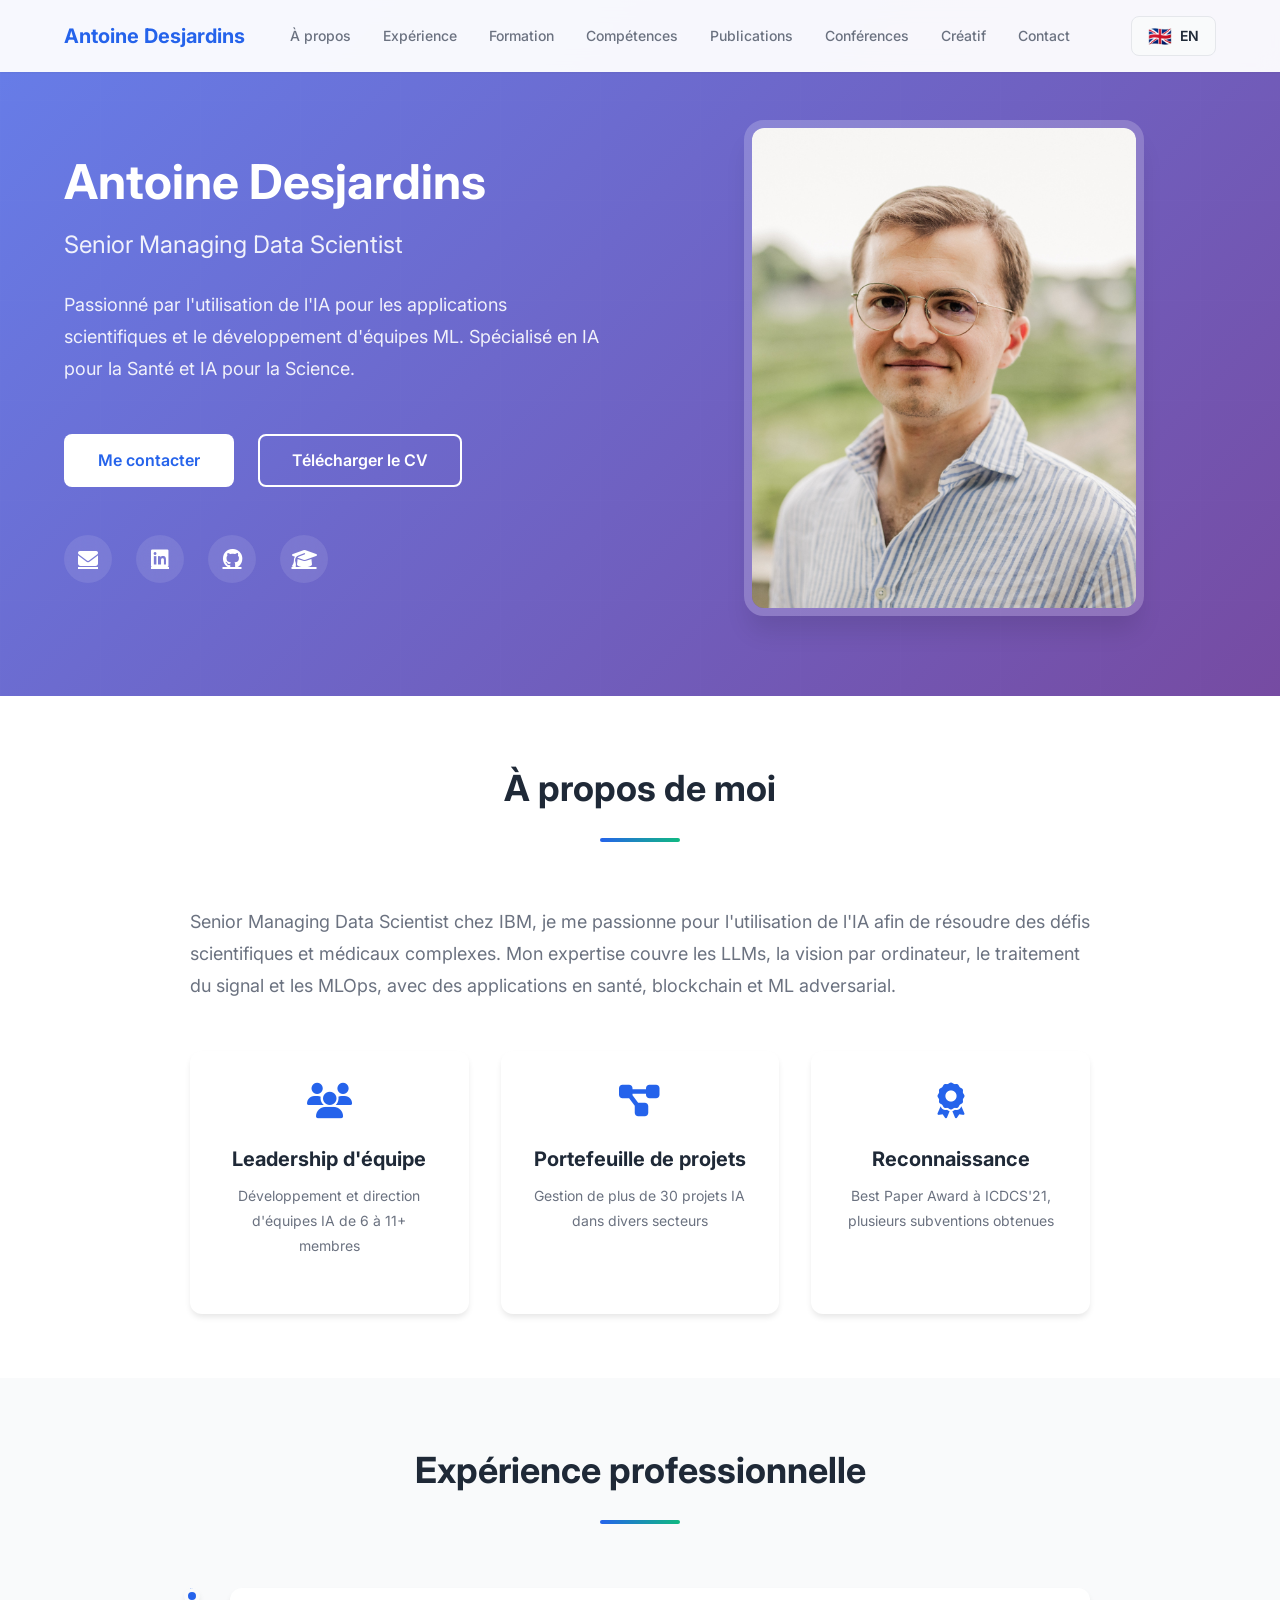
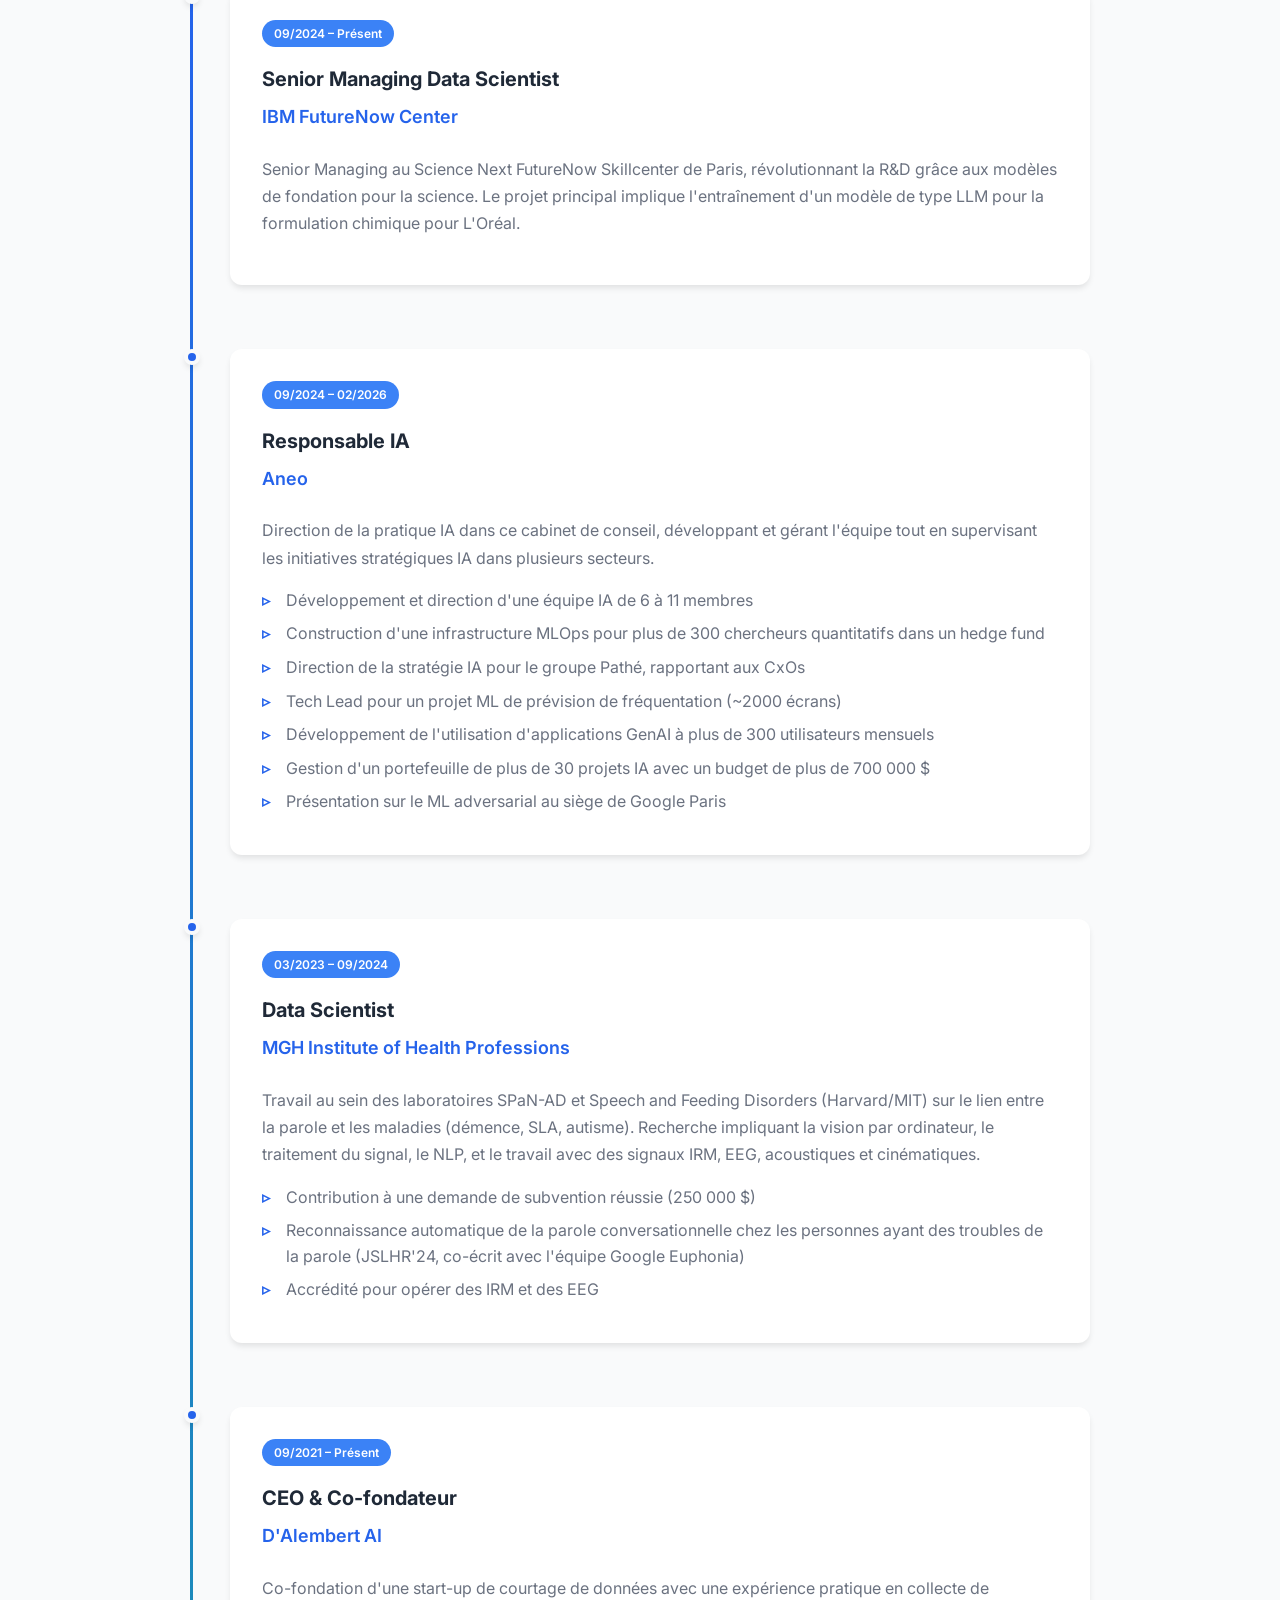
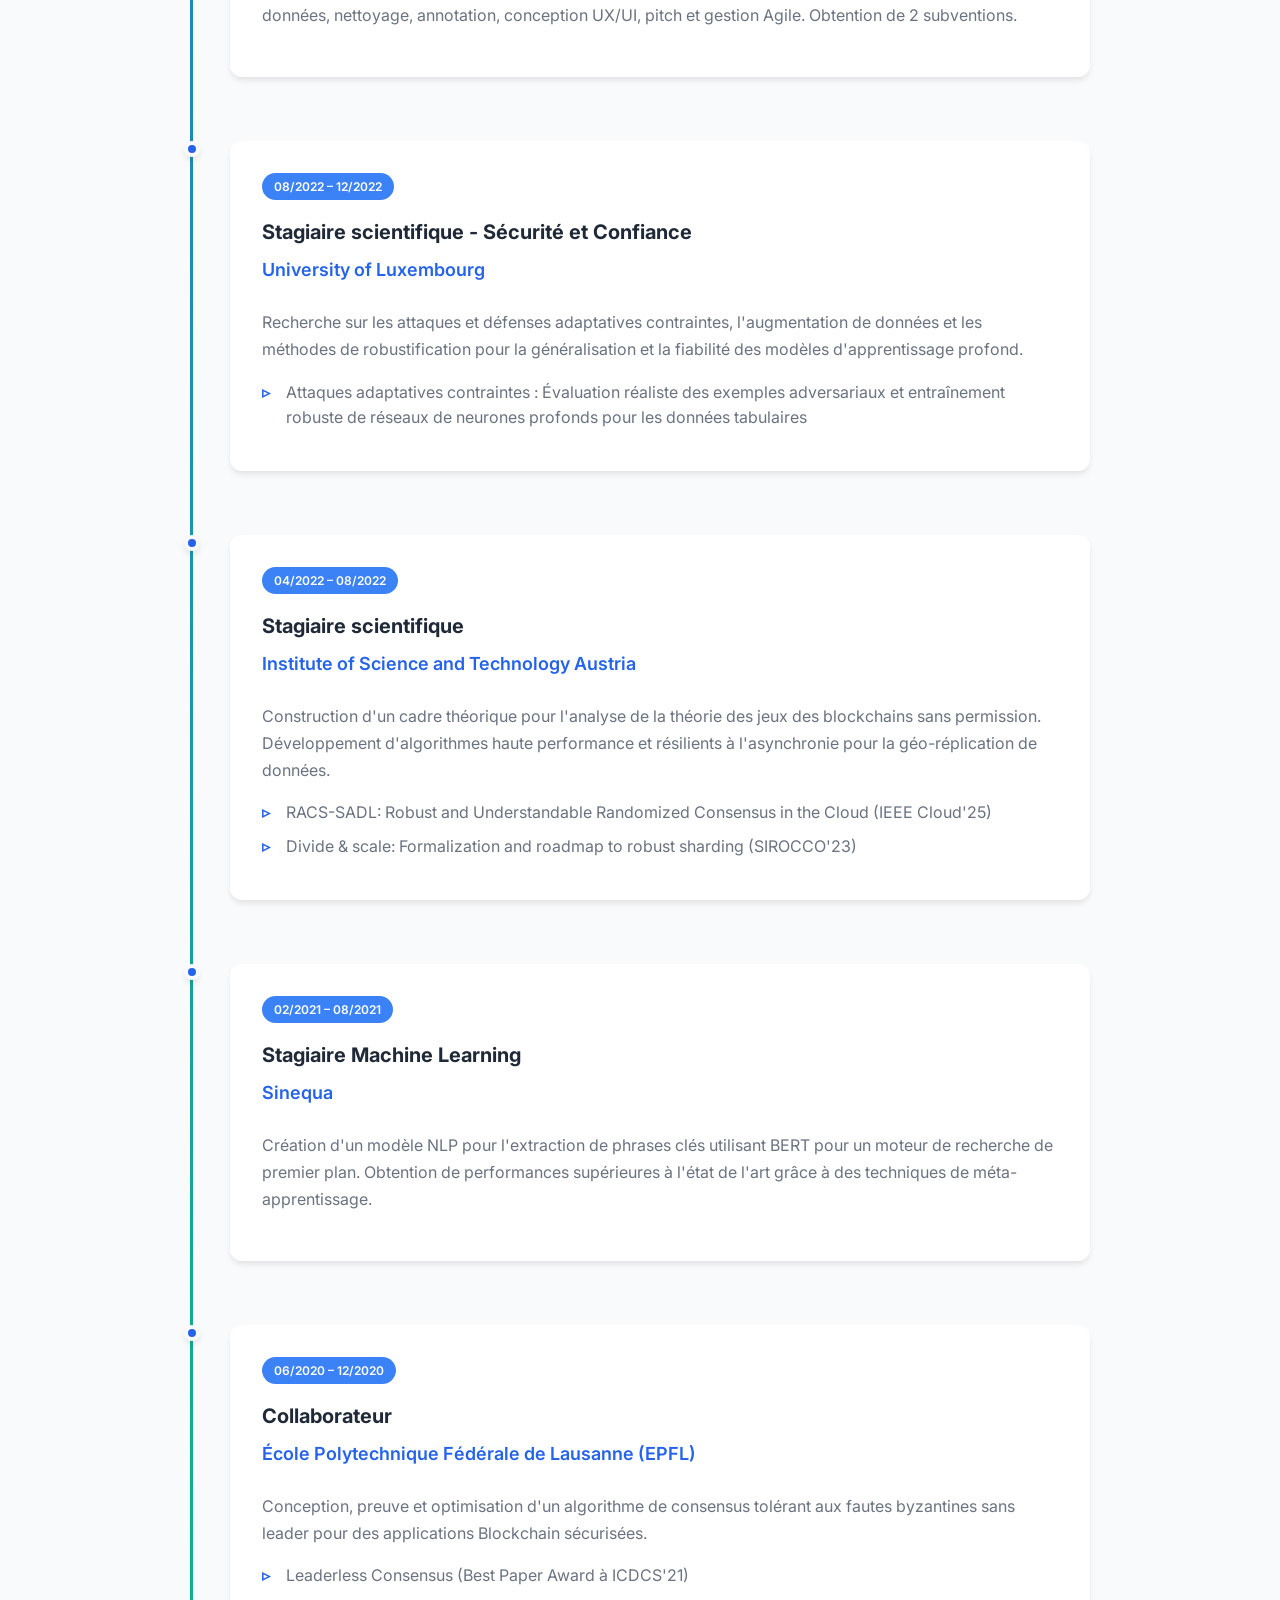
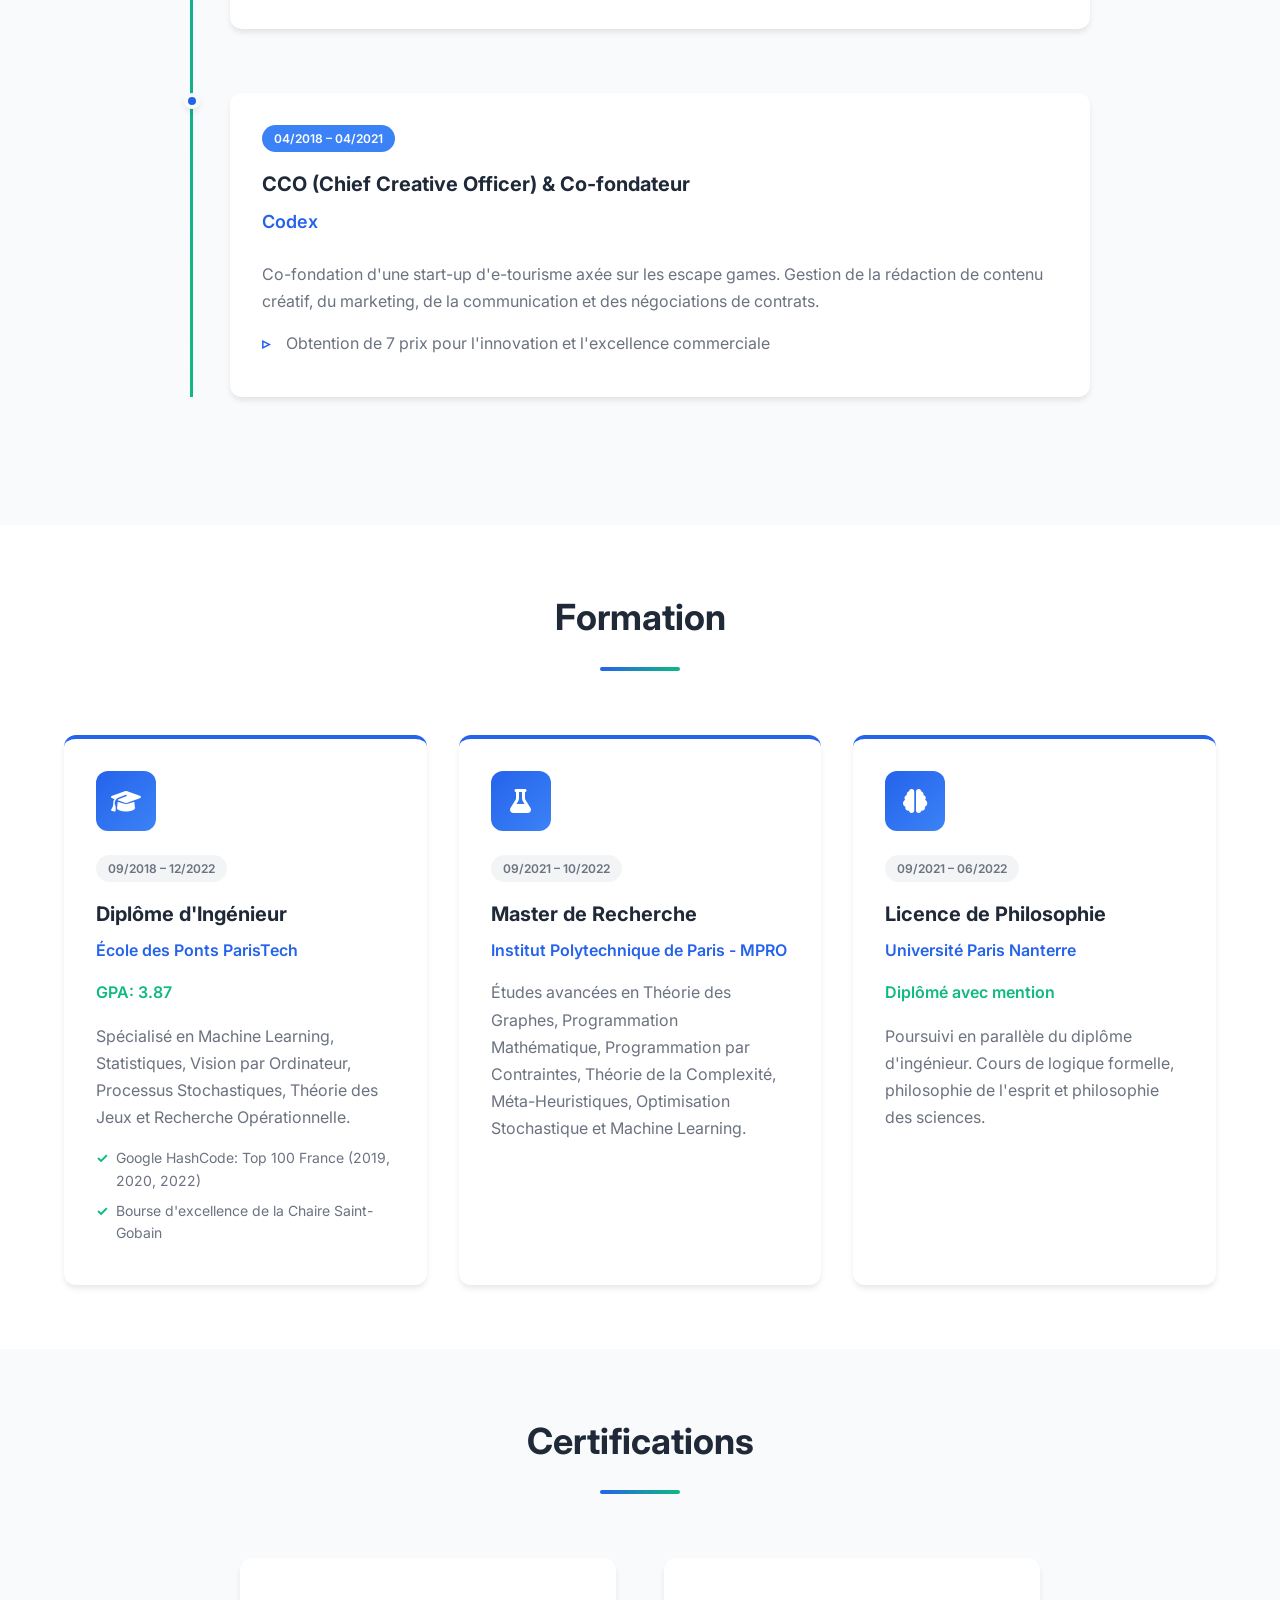
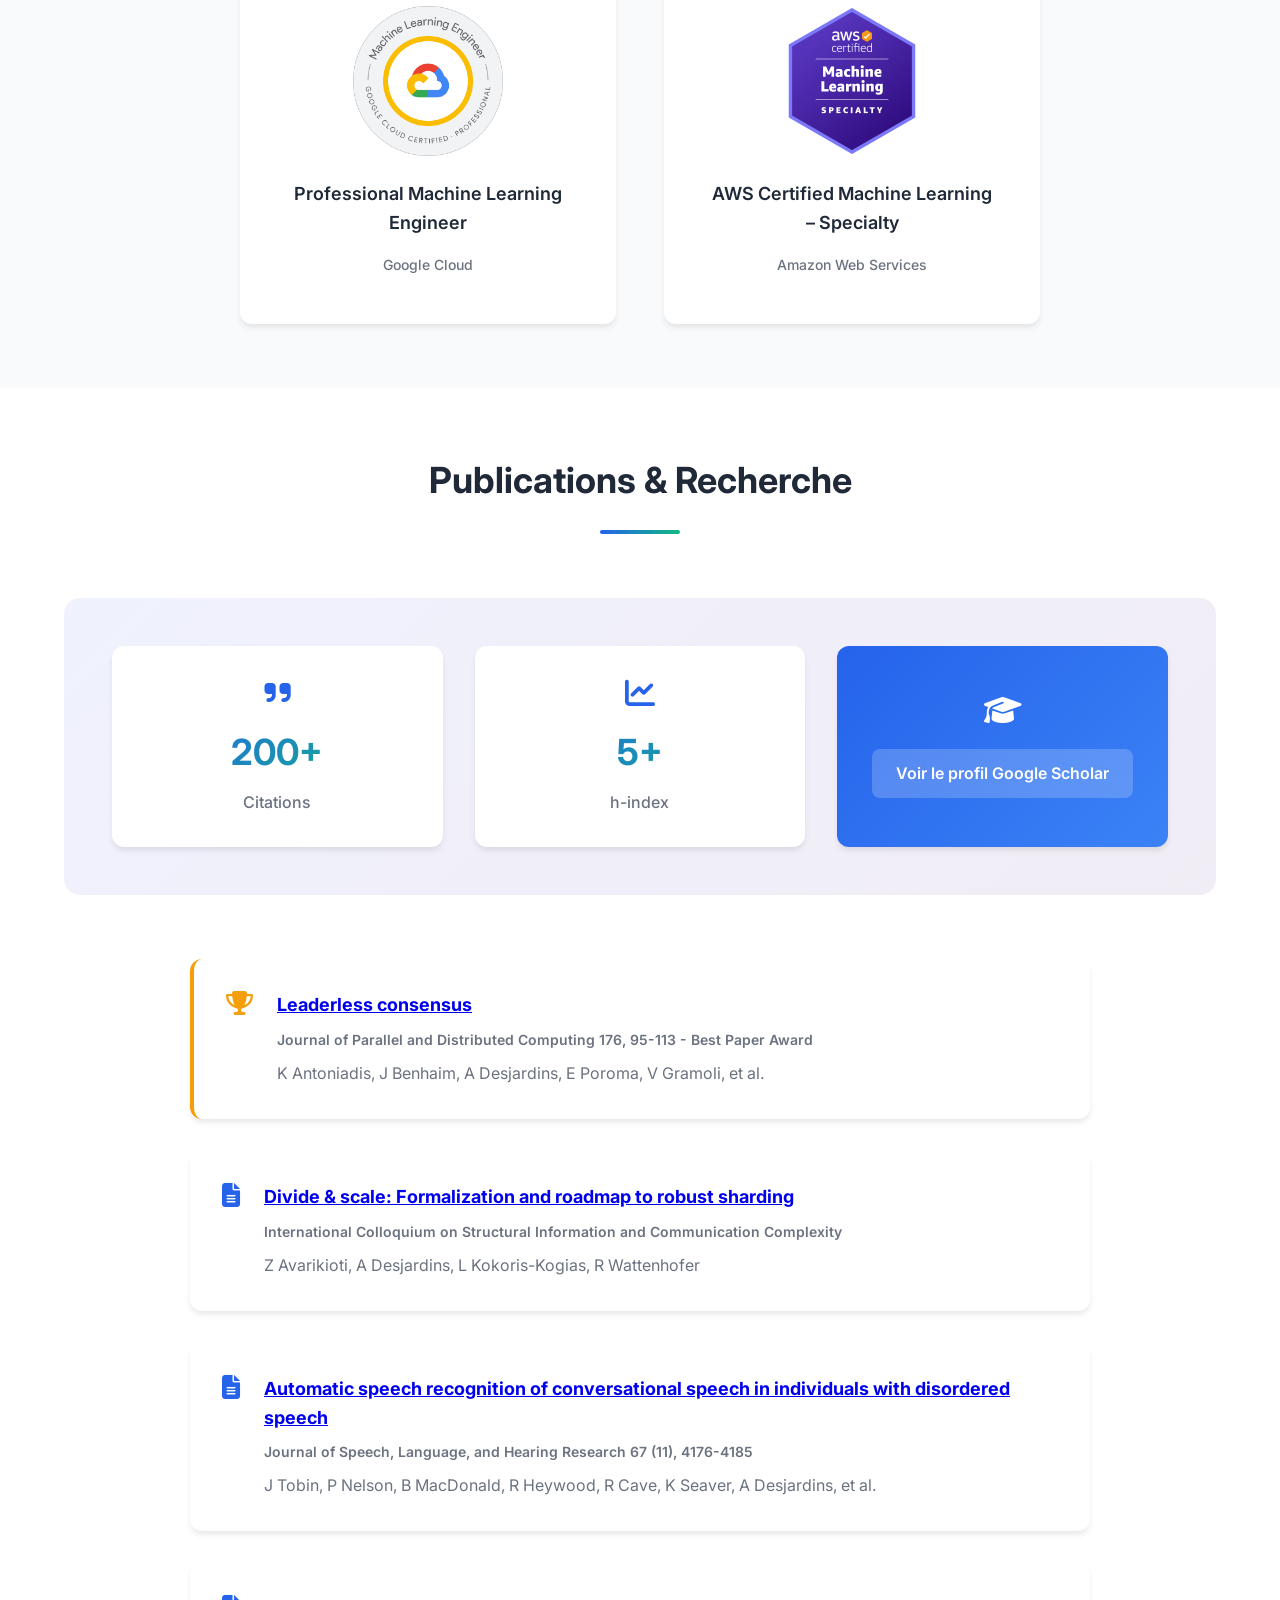
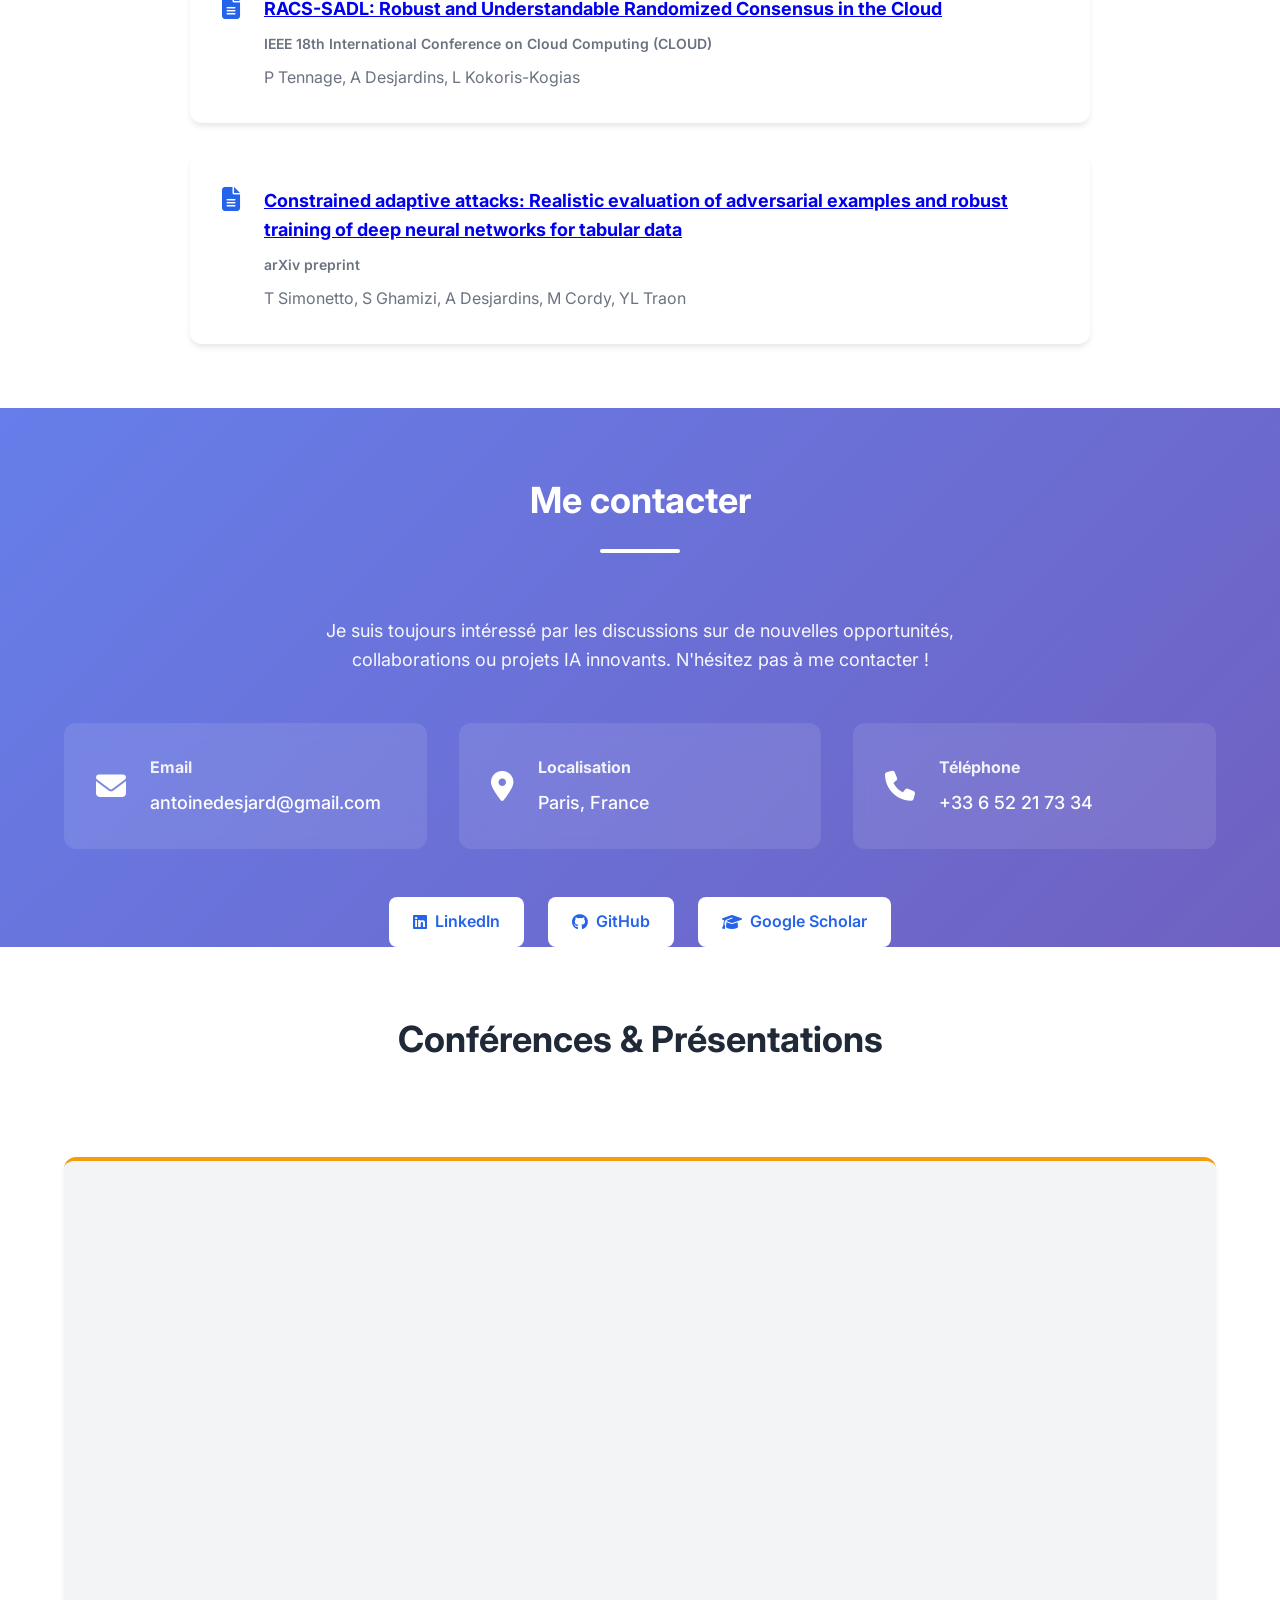
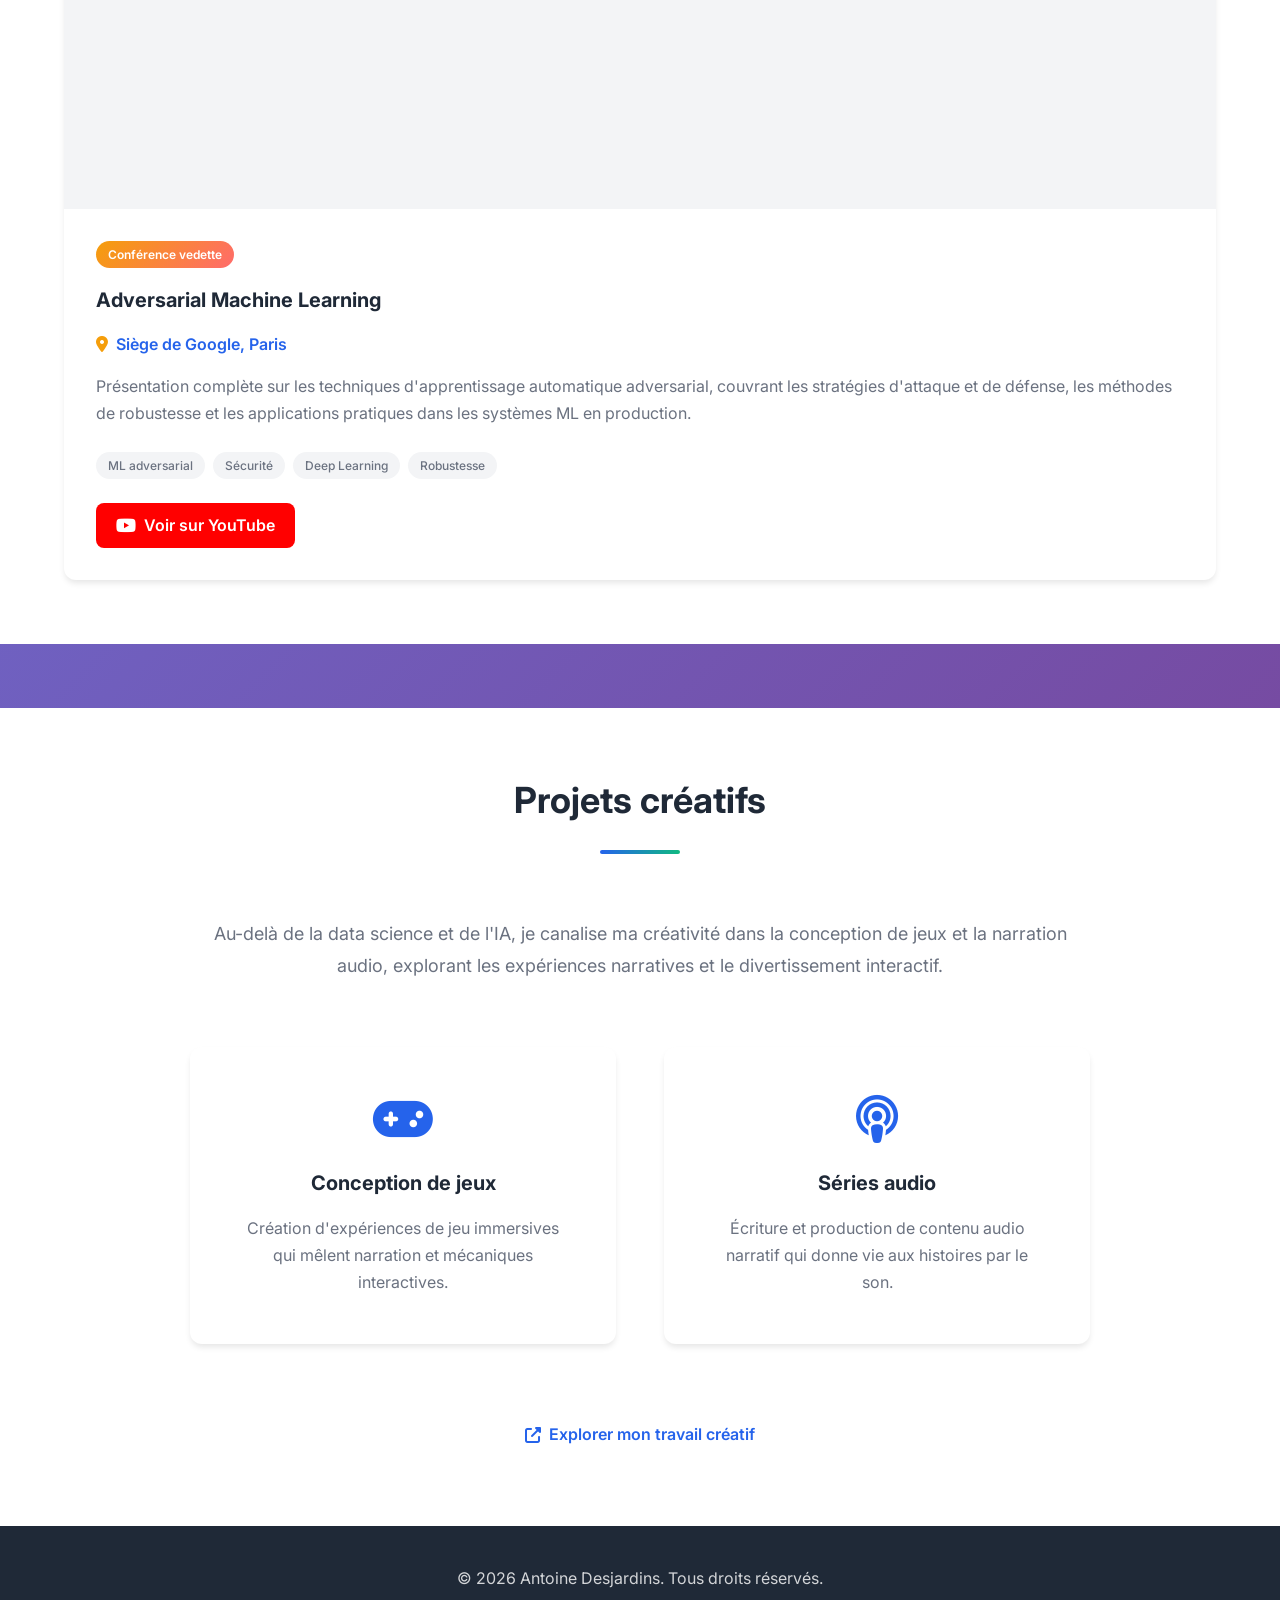
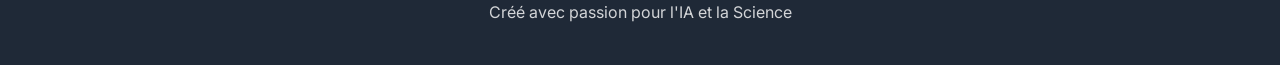
==== commit cc9bc573: "small update" ====
--- a/index-fr.html
+++ b/index-fr.html
@@ -84,14 +84,9 @@
             <h2 class="section-title">À propos de moi</h2>
             <div class="about-content">
                 <p>
-                    Je suis Senior Managing Data Scientist chez IBM avec une passion pour l'utilisation de l'intelligence artificielle 
-                    afin de résoudre des défis scientifiques et de santé complexes. Je dirige actuellement le Paris Skill Center pour 
-                    l'équipe Science Next d'IBM, en me concentrant sur la révolution de la R&D grâce aux modèles de fondation pour la science.
-                </p>
-                <p>
-                    Mon expertise couvre les opérations d'apprentissage automatique, les grands modèles de langage, la vision par ordinateur et le 
-                    traitement du signal. J'ai dirigé avec succès des équipes IA, géré des portefeuilles de plus de 30 projets avec des budgets dépassant 
-                    700 000 $, et contribué à des recherches de pointe en IA pour la santé, technologie blockchain et apprentissage automatique adversarial.
+                    Senior Managing Data Scientist chez IBM, je me passionne pour l'utilisation de l'IA afin de résoudre des défis
+                    scientifiques et médicaux complexes. Mon expertise couvre les LLMs, la vision par ordinateur, le traitement du signal
+                    et les MLOps, avec des applications en santé, blockchain et ML adversarial.
                 </p>
                 <div class="highlights">
                     <div class="highlight-item">
@@ -123,11 +118,11 @@
                     <div class="timeline-marker"></div>
                     <div class="timeline-content">
                         <span class="timeline-date">09/2024 – Présent</span>
-                        <h3>Expert Data Scientist</h3>
-                        <h4>IBM Client Innovation Center</h4>
-                        <p>
-                            Direction du Paris Skill Center pour l'équipe Science Next, révolutionnant la R&D grâce aux modèles 
-                            de fondation pour la science. Le projet principal implique l'entraînement d'un modèle de type LLM pour 
+                        <h3>Senior Managing Data Scientist</h3>
+                        <h4>IBM FutureNow Center</h4>
+                        <p>
+                            Senior Managing au Science Next FutureNow Skillcenter de Paris, révolutionnant la R&D grâce aux modèles
+                            de fondation pour la science. Le projet principal implique l'entraînement d'un modèle de type LLM pour
                             la formulation chimique pour L'Oréal.
                         </p>
                     </div>
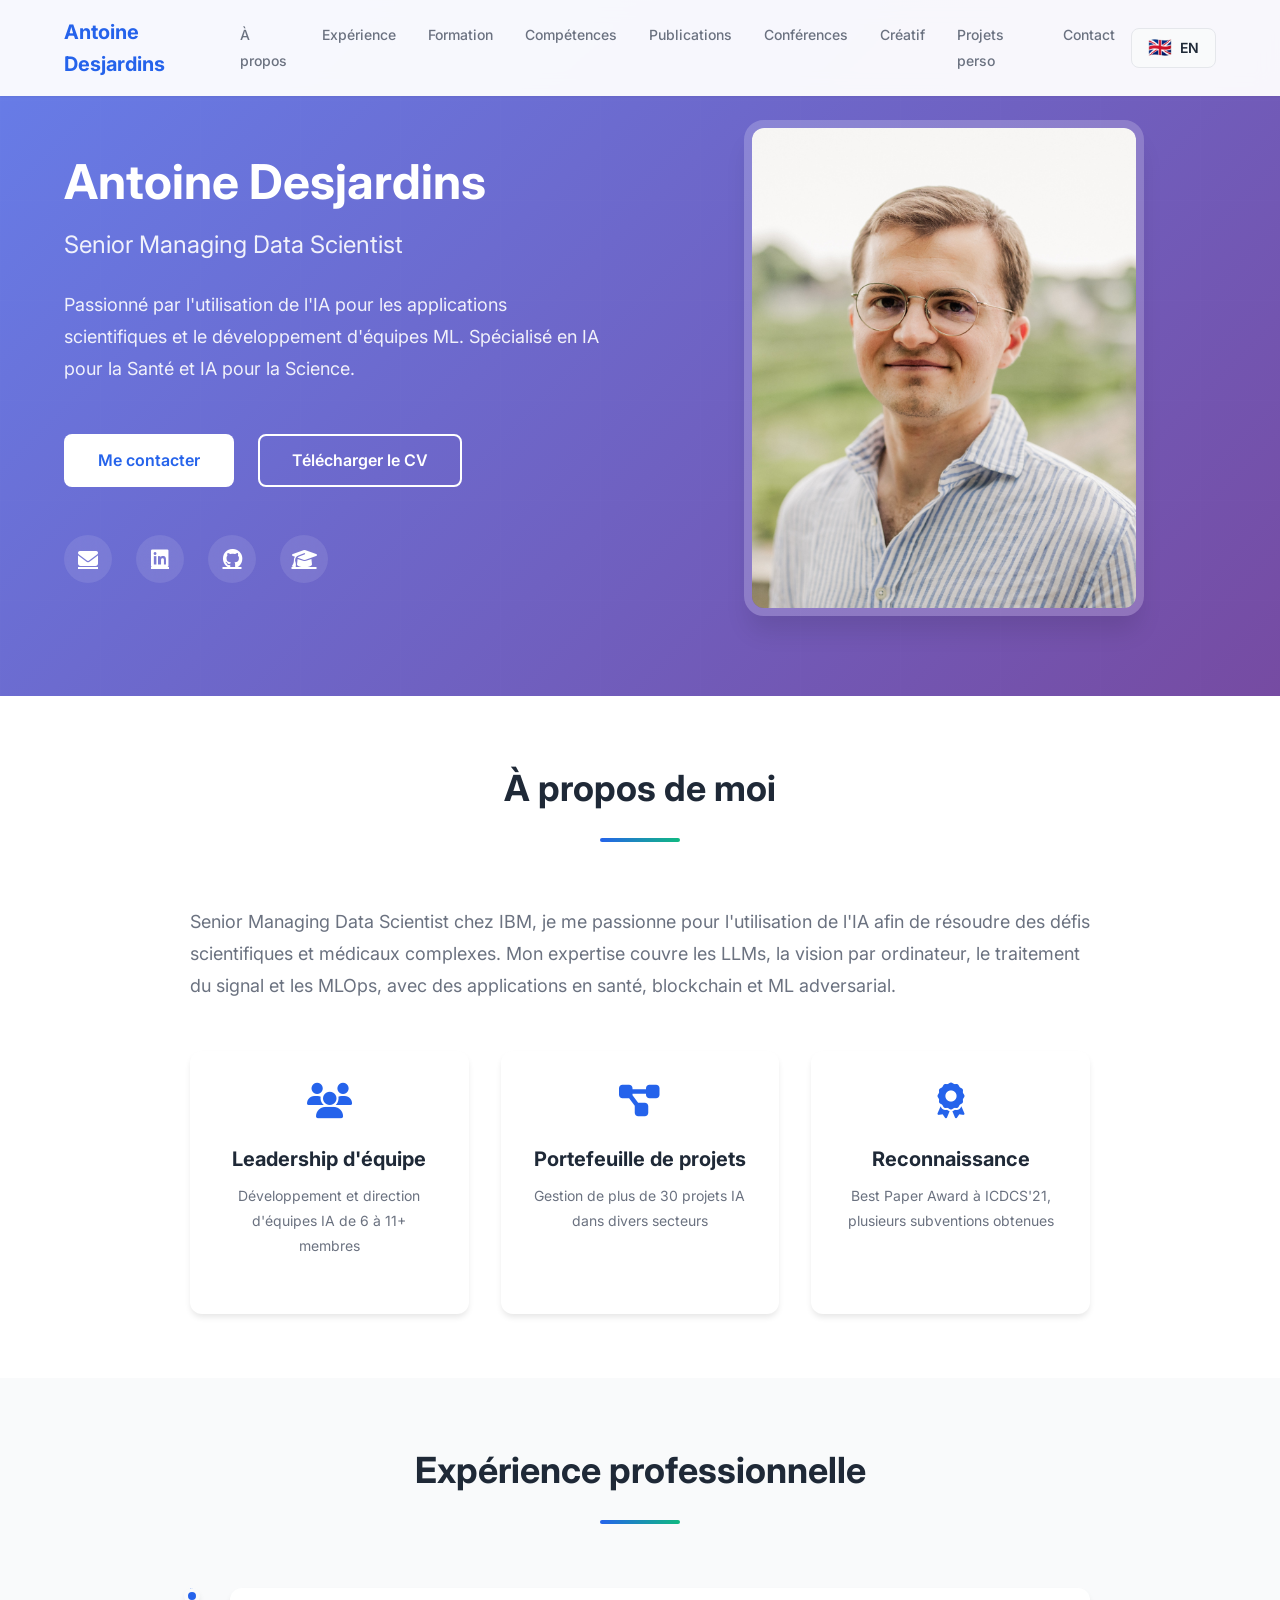
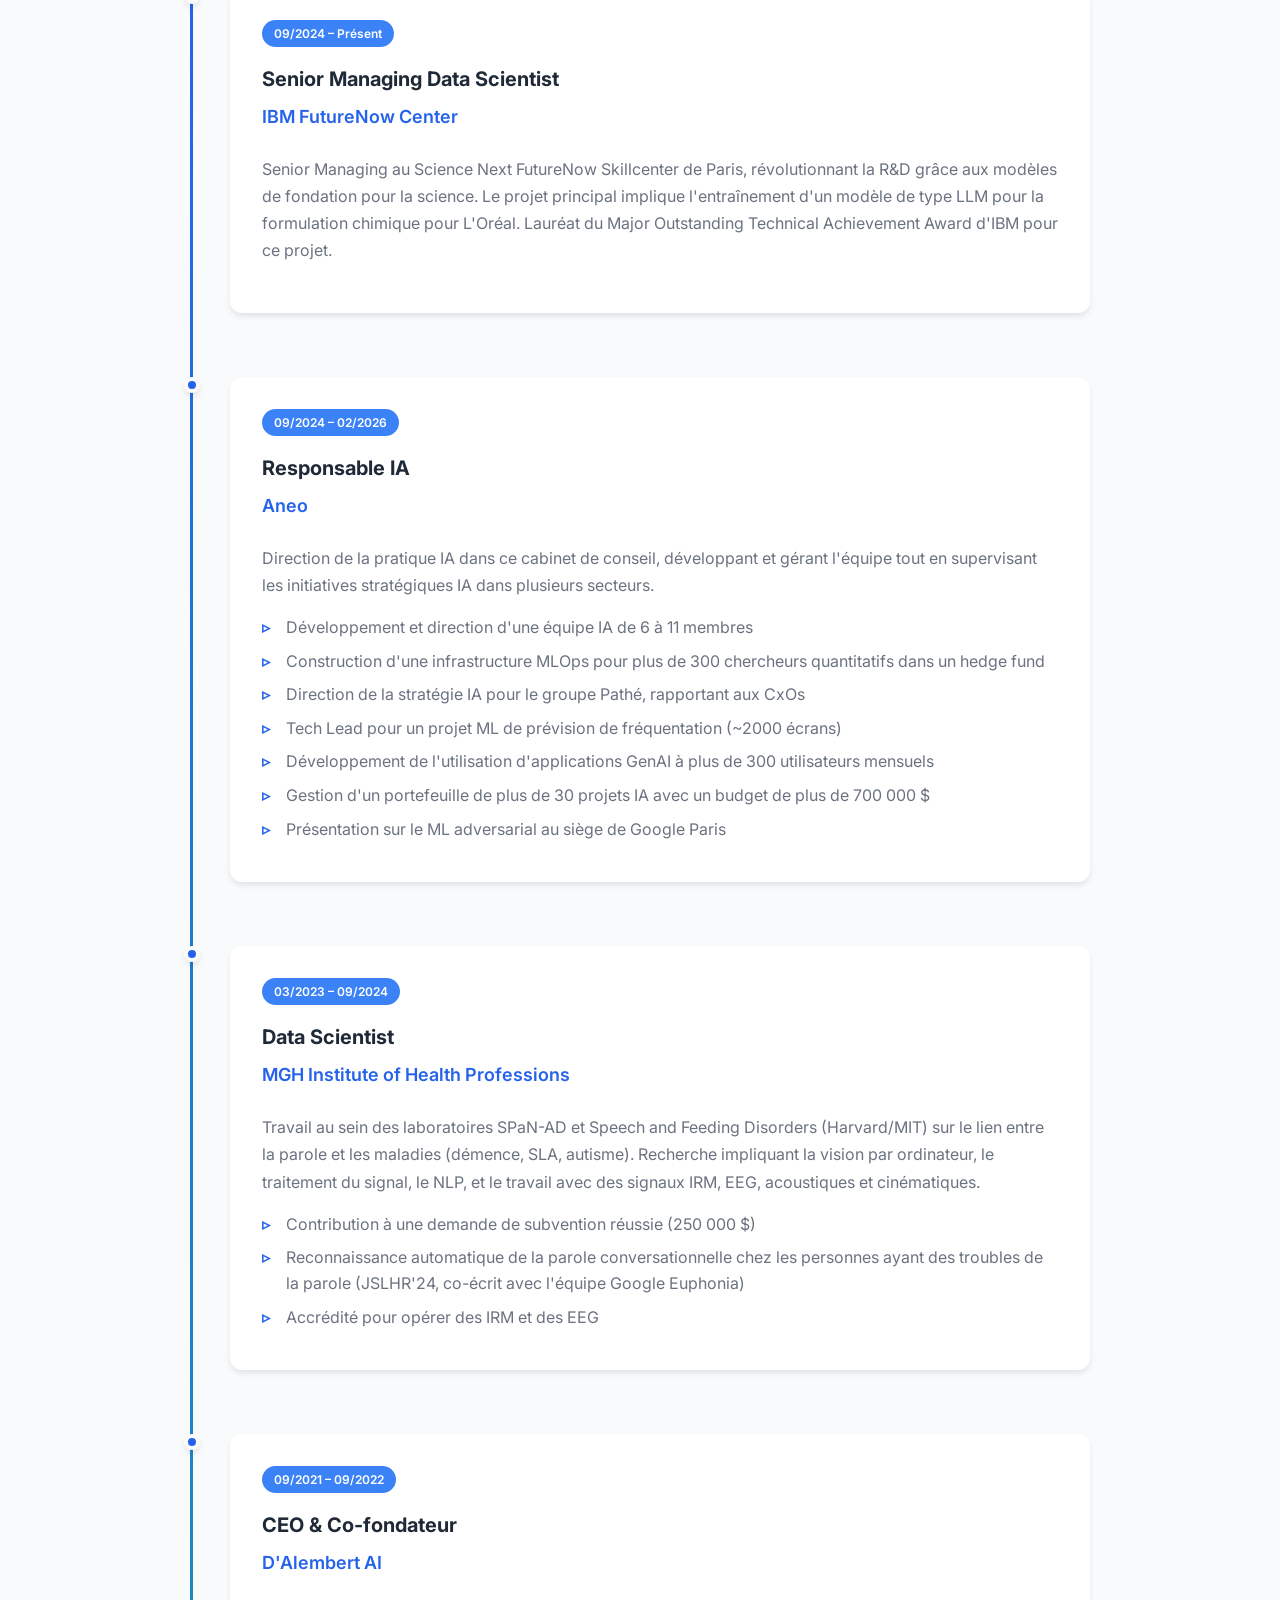
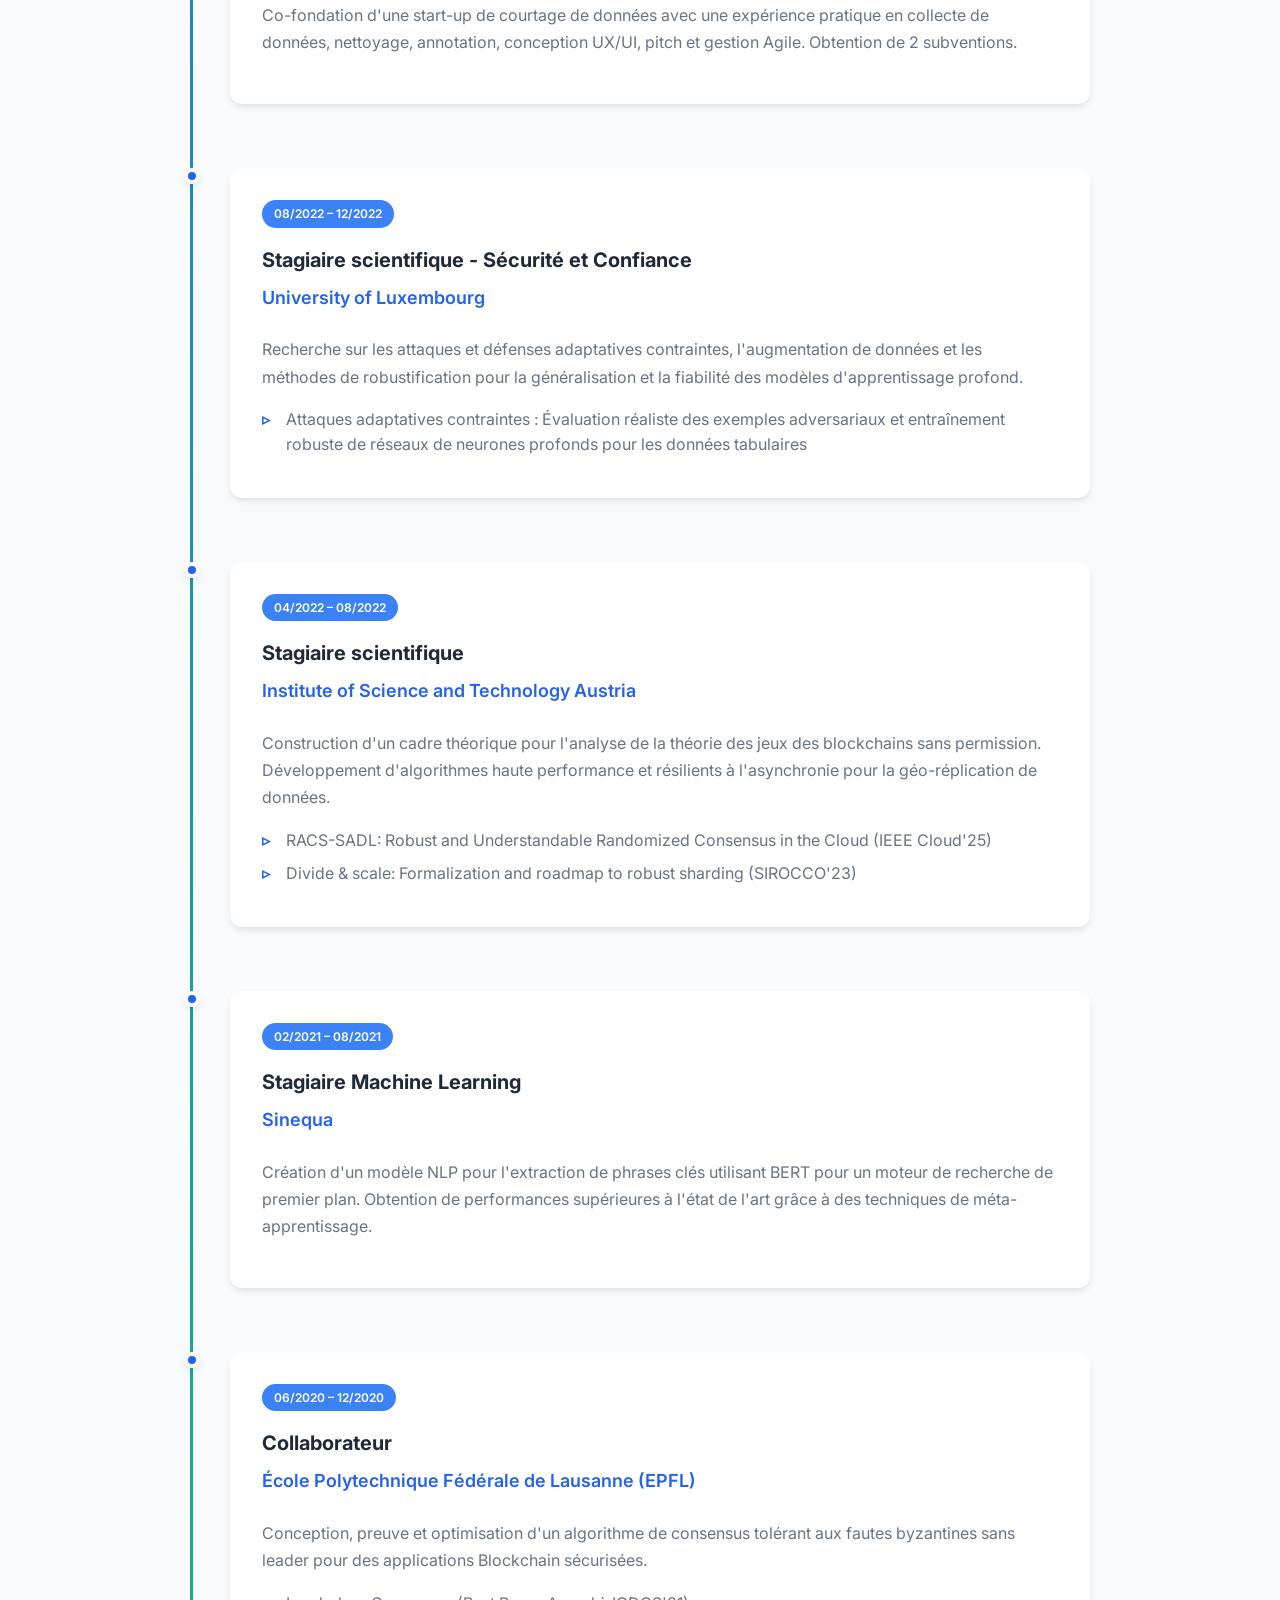
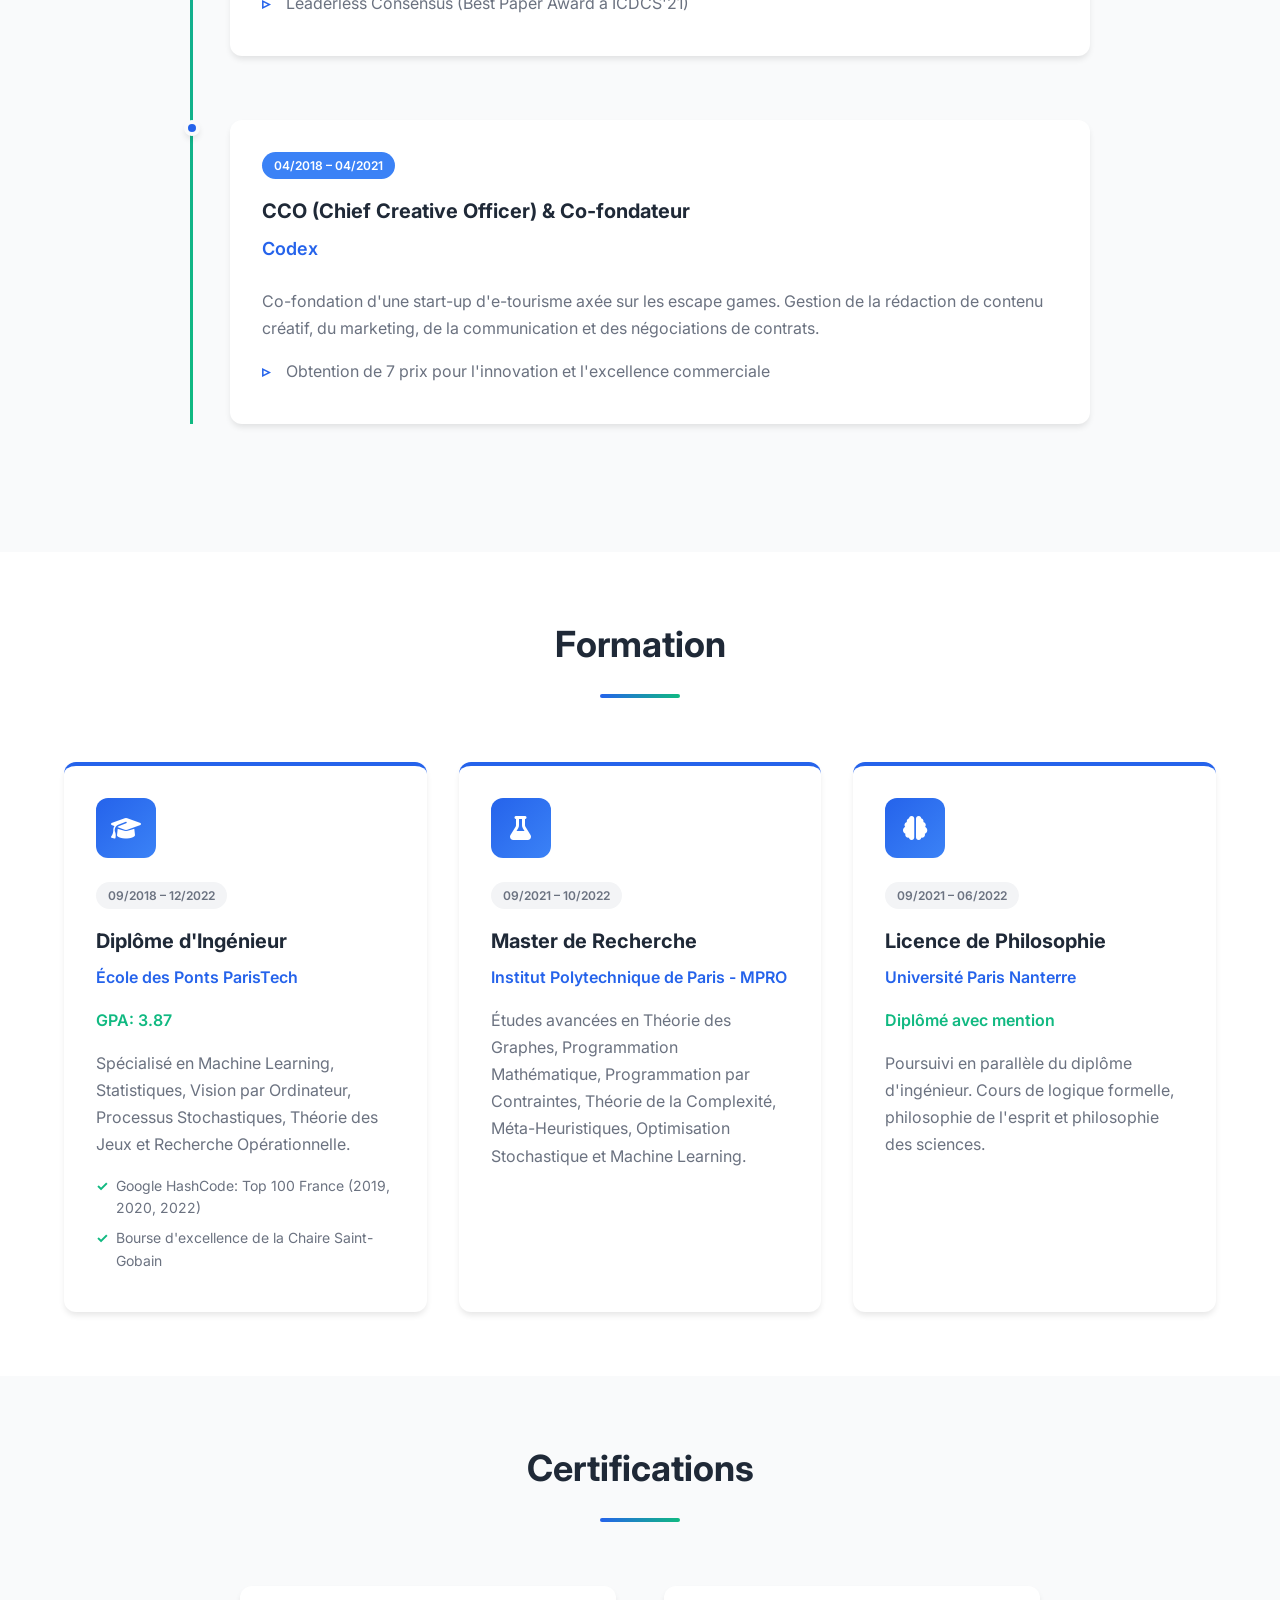
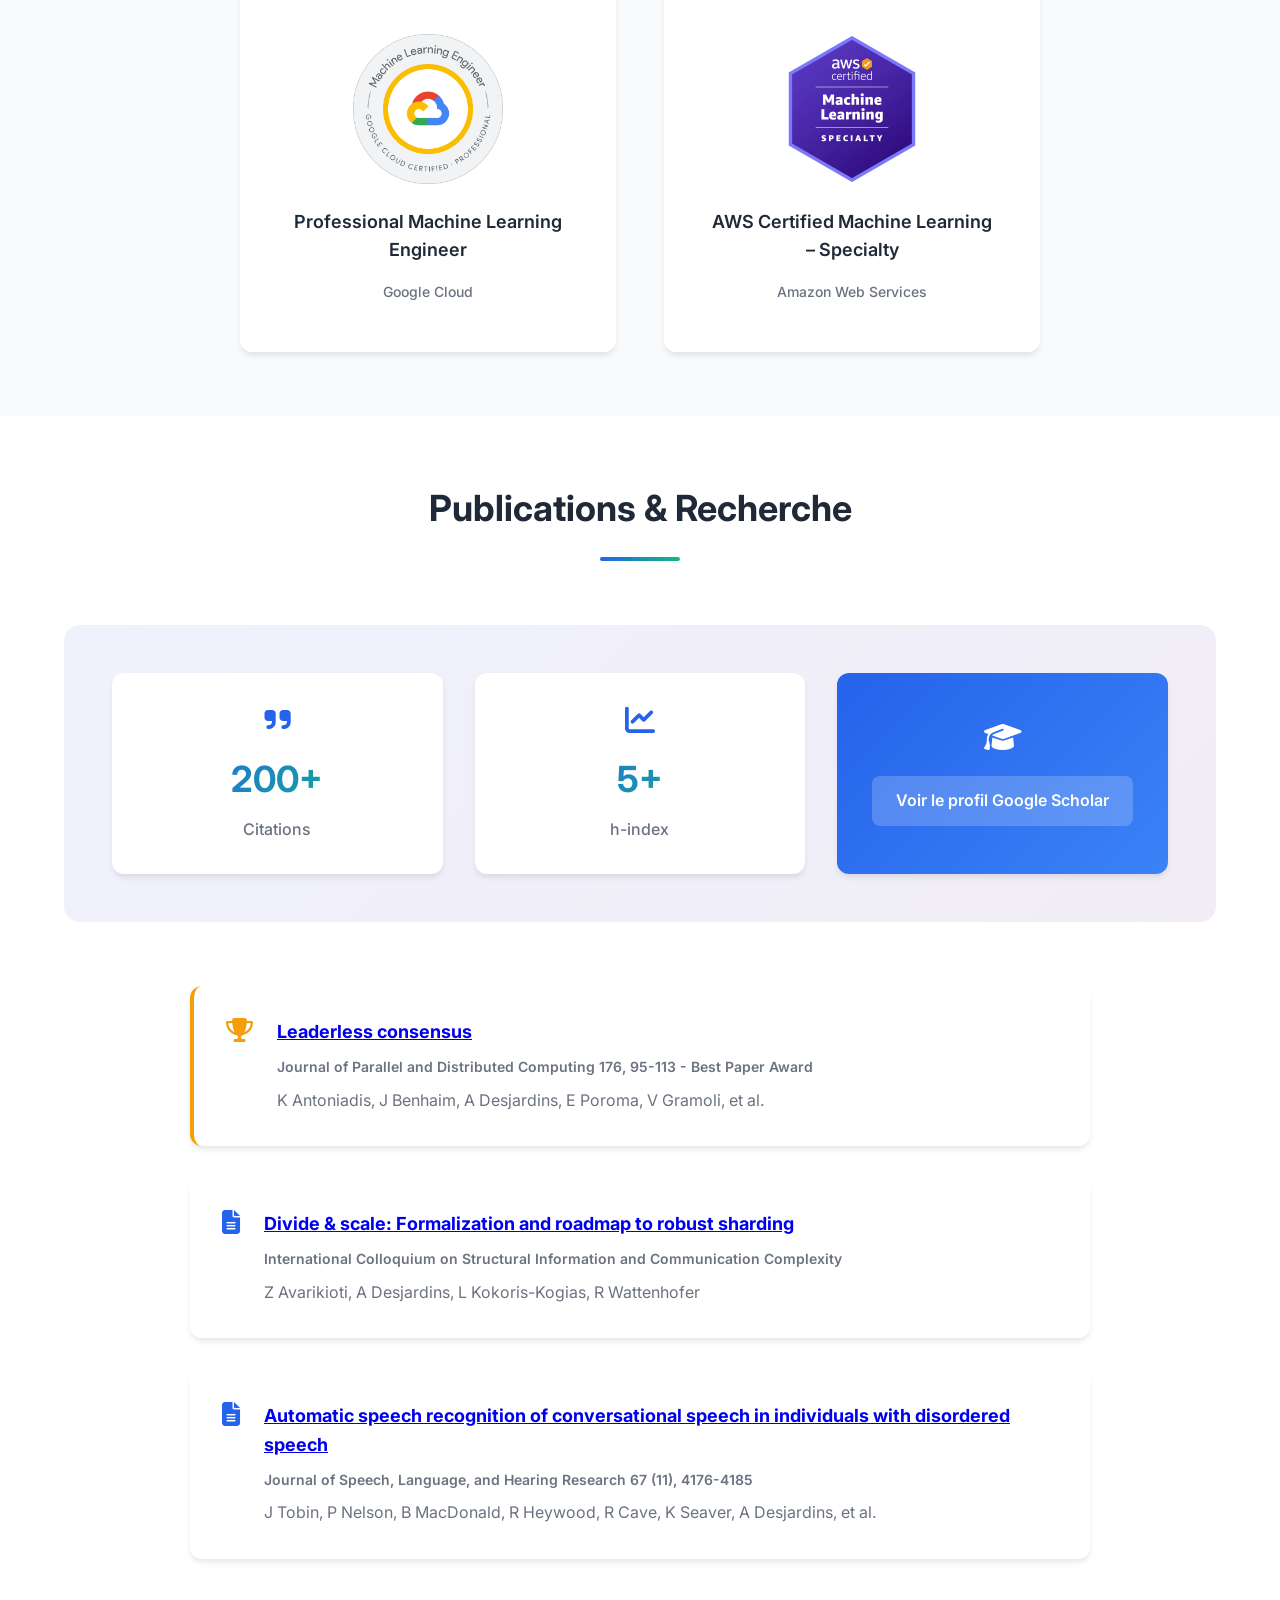
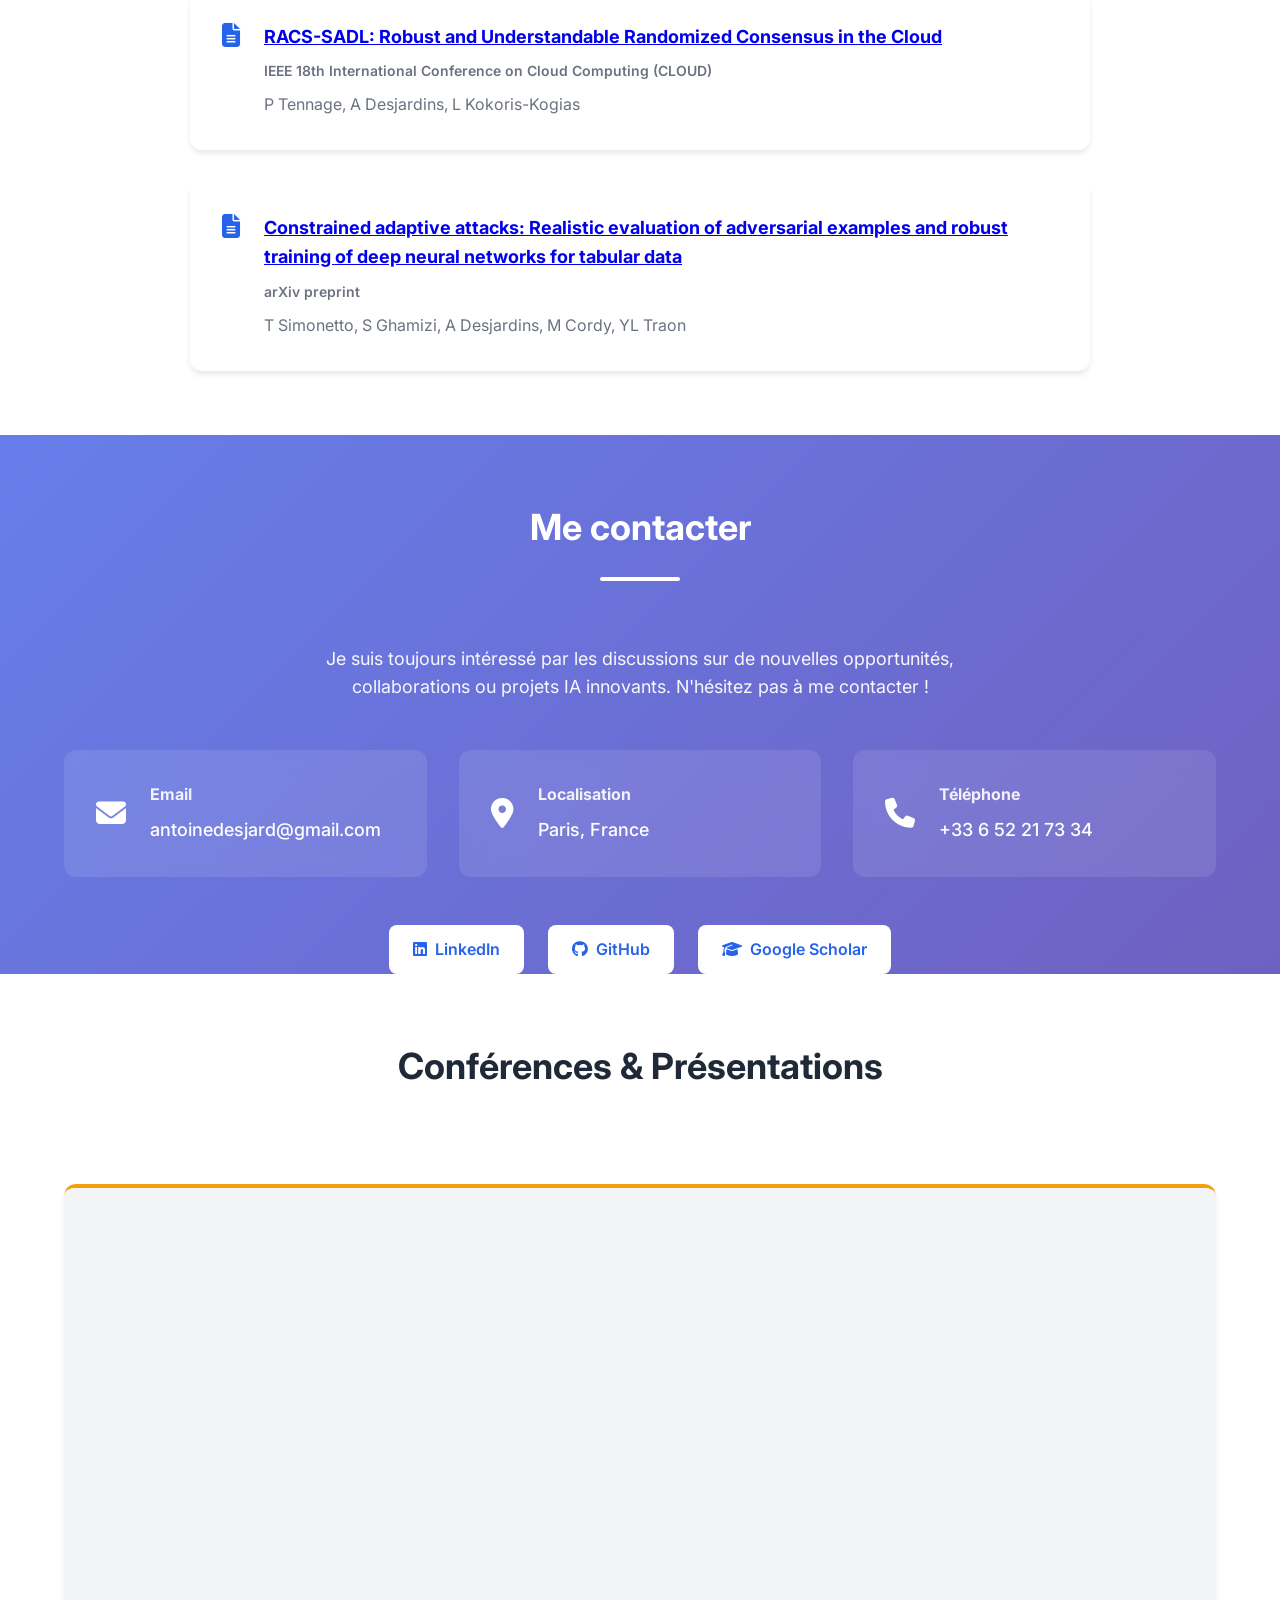
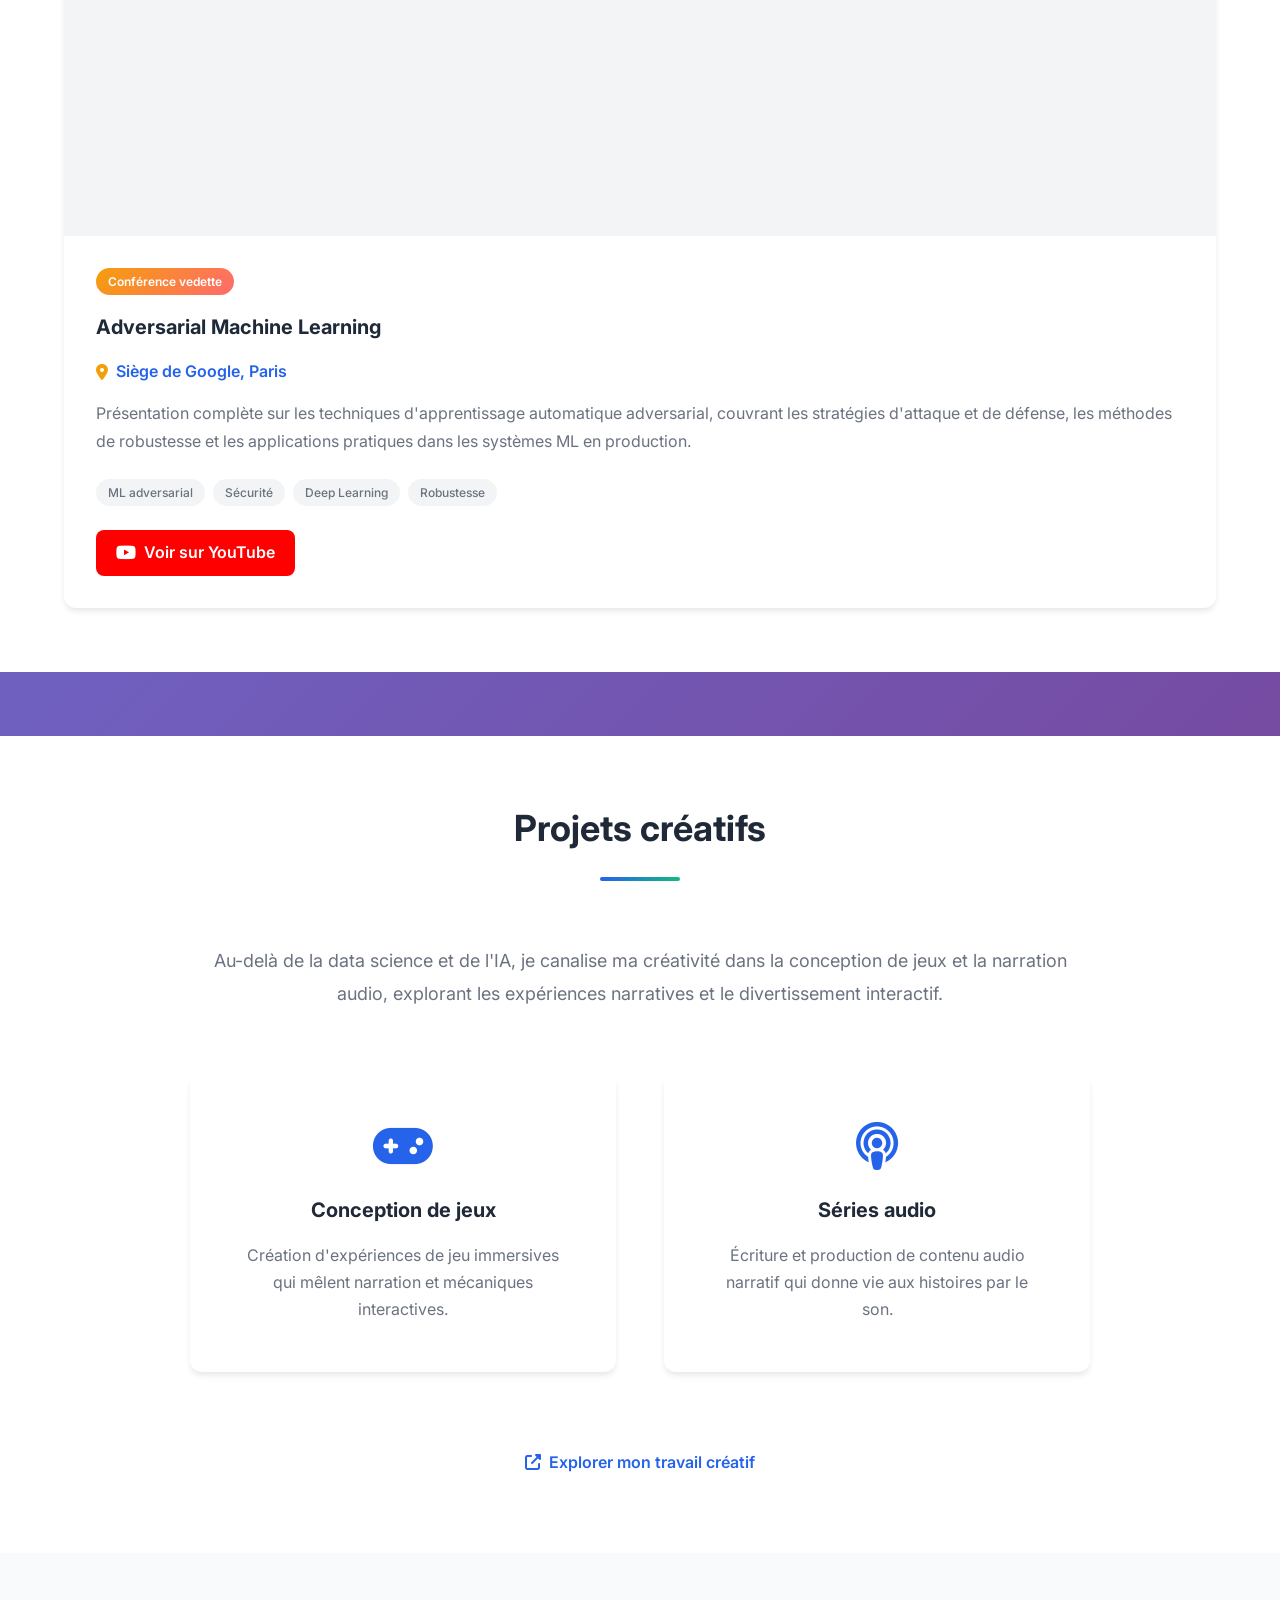
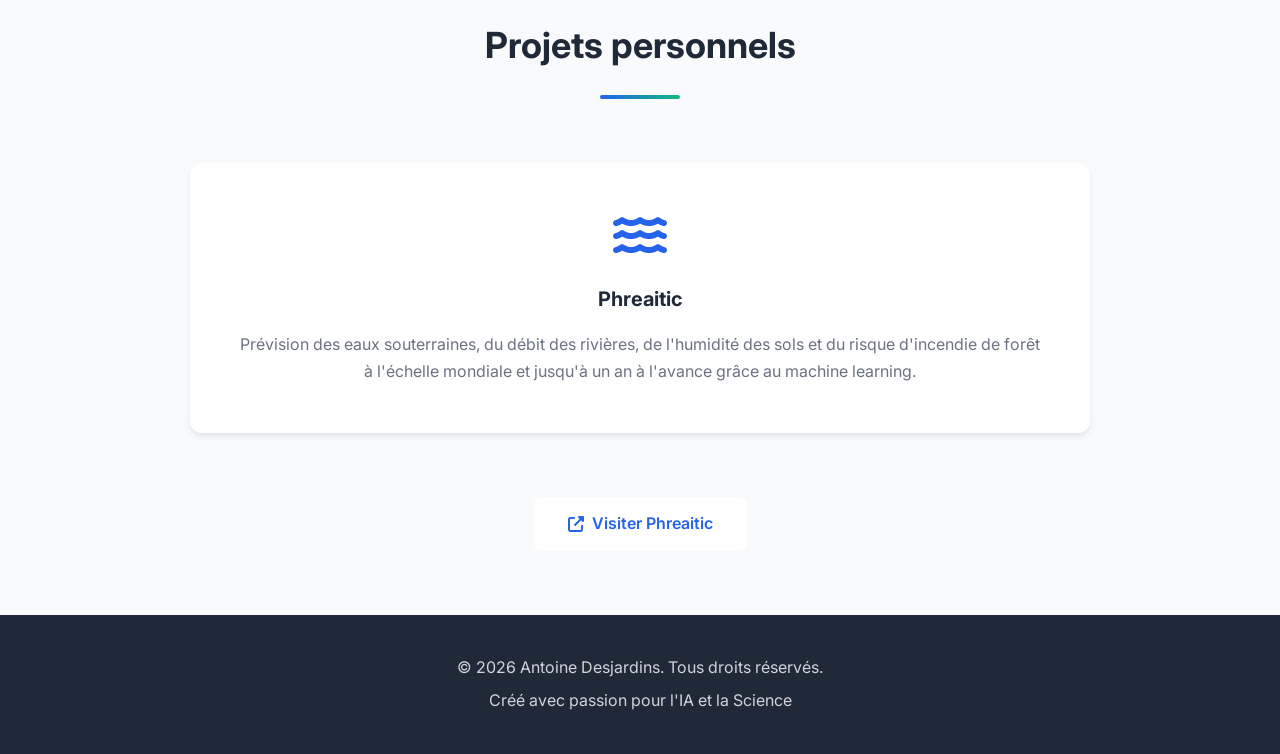
==== commit a54cc5bb: "update" ====
--- a/index-fr.html
+++ b/index-fr.html
@@ -27,6 +27,7 @@
                 <li><a href="#publications" class="nav-link">Publications</a></li>
                 <li><a href="#talks" class="nav-link">Conférences</a></li>
                 <li><a href="#creative" class="nav-link">Créatif</a></li>
+                <li><a href="#side-projects" class="nav-link">Projets perso</a></li>
                 <li><a href="#contact" class="nav-link">Contact</a></li>
             </ul>
             <a href="index.html" class="language-switcher" aria-label="Passer à l'anglais">
@@ -123,7 +124,7 @@
                         <p>
                             Senior Managing au Science Next FutureNow Skillcenter de Paris, révolutionnant la R&D grâce aux modèles
                             de fondation pour la science. Le projet principal implique l'entraînement d'un modèle de type LLM pour
-                            la formulation chimique pour L'Oréal.
+                            la formulation chimique pour L'Oréal. Lauréat du Major Outstanding Technical Achievement Award d'IBM pour ce projet.
                         </p>
                     </div>
                 </div>
@@ -171,7 +172,7 @@
                 <div class="timeline-item">
                     <div class="timeline-marker"></div>
                     <div class="timeline-content">
-                        <span class="timeline-date">09/2021 – Présent</span>
+                        <span class="timeline-date">09/2021 – 09/2022</span>
                         <h3>CEO & Co-fondateur</h3>
                         <h4>D'Alembert AI</h4>
                         <p>
@@ -519,6 +520,30 @@
         </div>
     </section>
 
+    <!-- Side Projects Section -->
+    <section id="side-projects" class="section side-projects">
+        <div class="container">
+            <h2 class="section-title">Projets personnels</h2>
+            <div class="creative-content">
+                <div class="creative-grid">
+                    <div class="creative-card">
+                        <i class="fas fa-water"></i>
+                        <h3>Phreaitic</h3>
+                        <p>
+                            Prévision des eaux souterraines, du débit des rivières, de l'humidité des sols et du risque
+                            d'incendie de forêt à l'échelle mondiale et jusqu'à un an à l'avance grâce au machine learning.
+                        </p>
+                    </div>
+                </div>
+                <div class="creative-link">
+                    <a href="https://phreaitic.github.io/" target="_blank" rel="noopener noreferrer" class="btn btn-primary">
+                        <i class="fas fa-external-link-alt"></i> Visiter Phreaitic
+                    </a>
+                </div>
+            </div>
+        </div>
+    </section>
+
     <!-- Footer -->
     <footer class="footer">
         <div class="container">
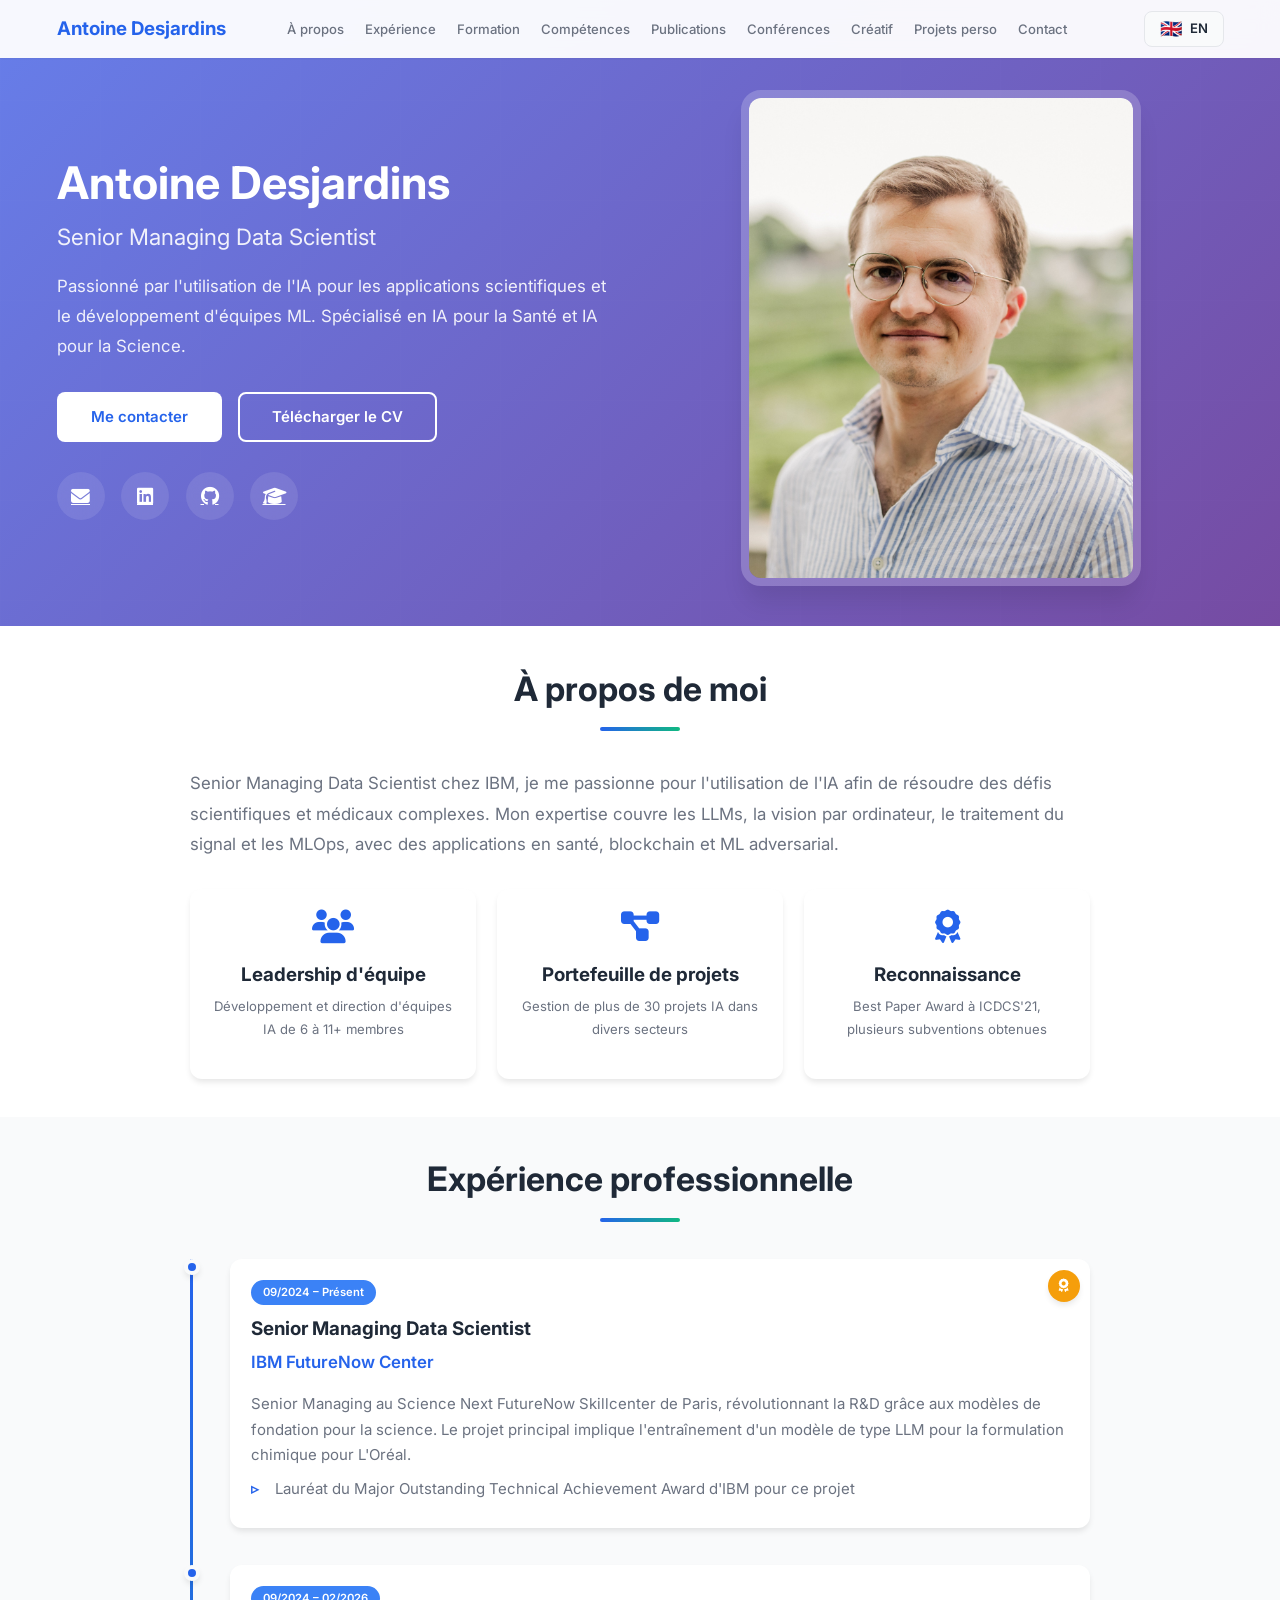
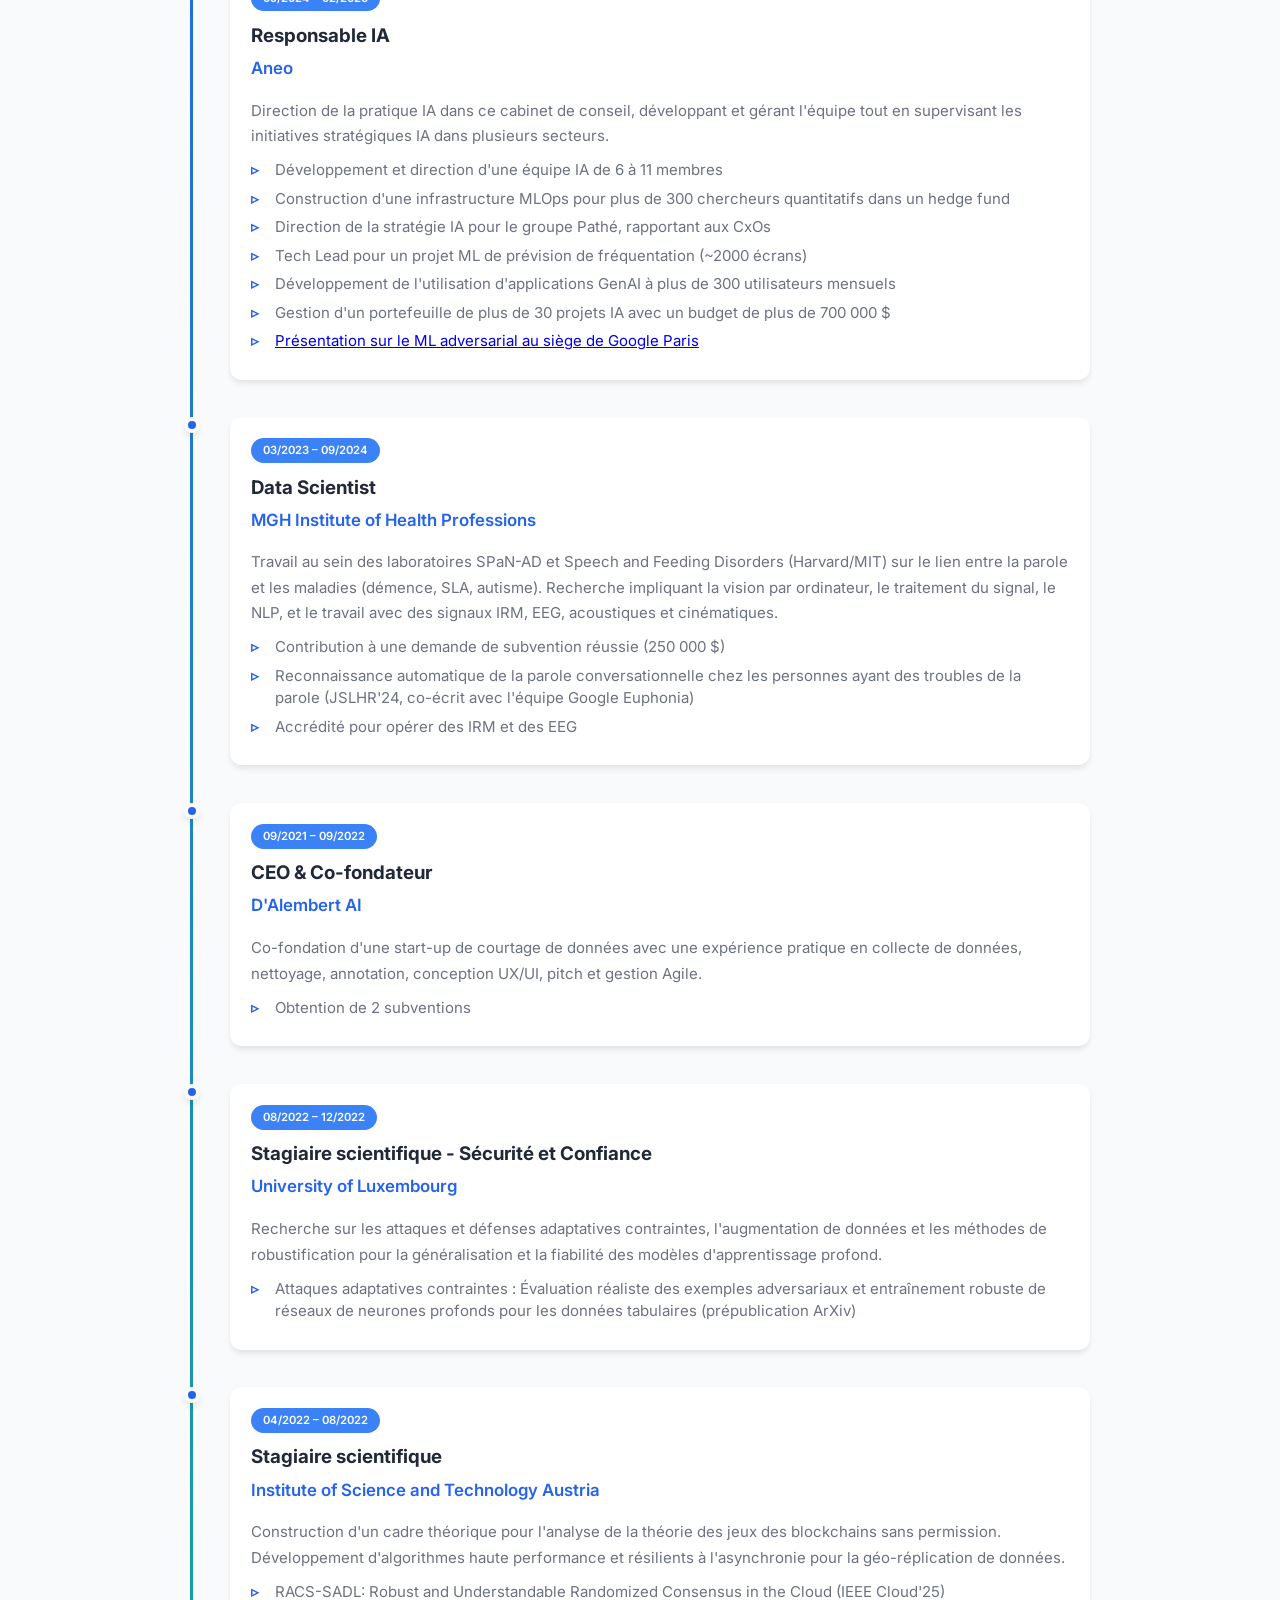
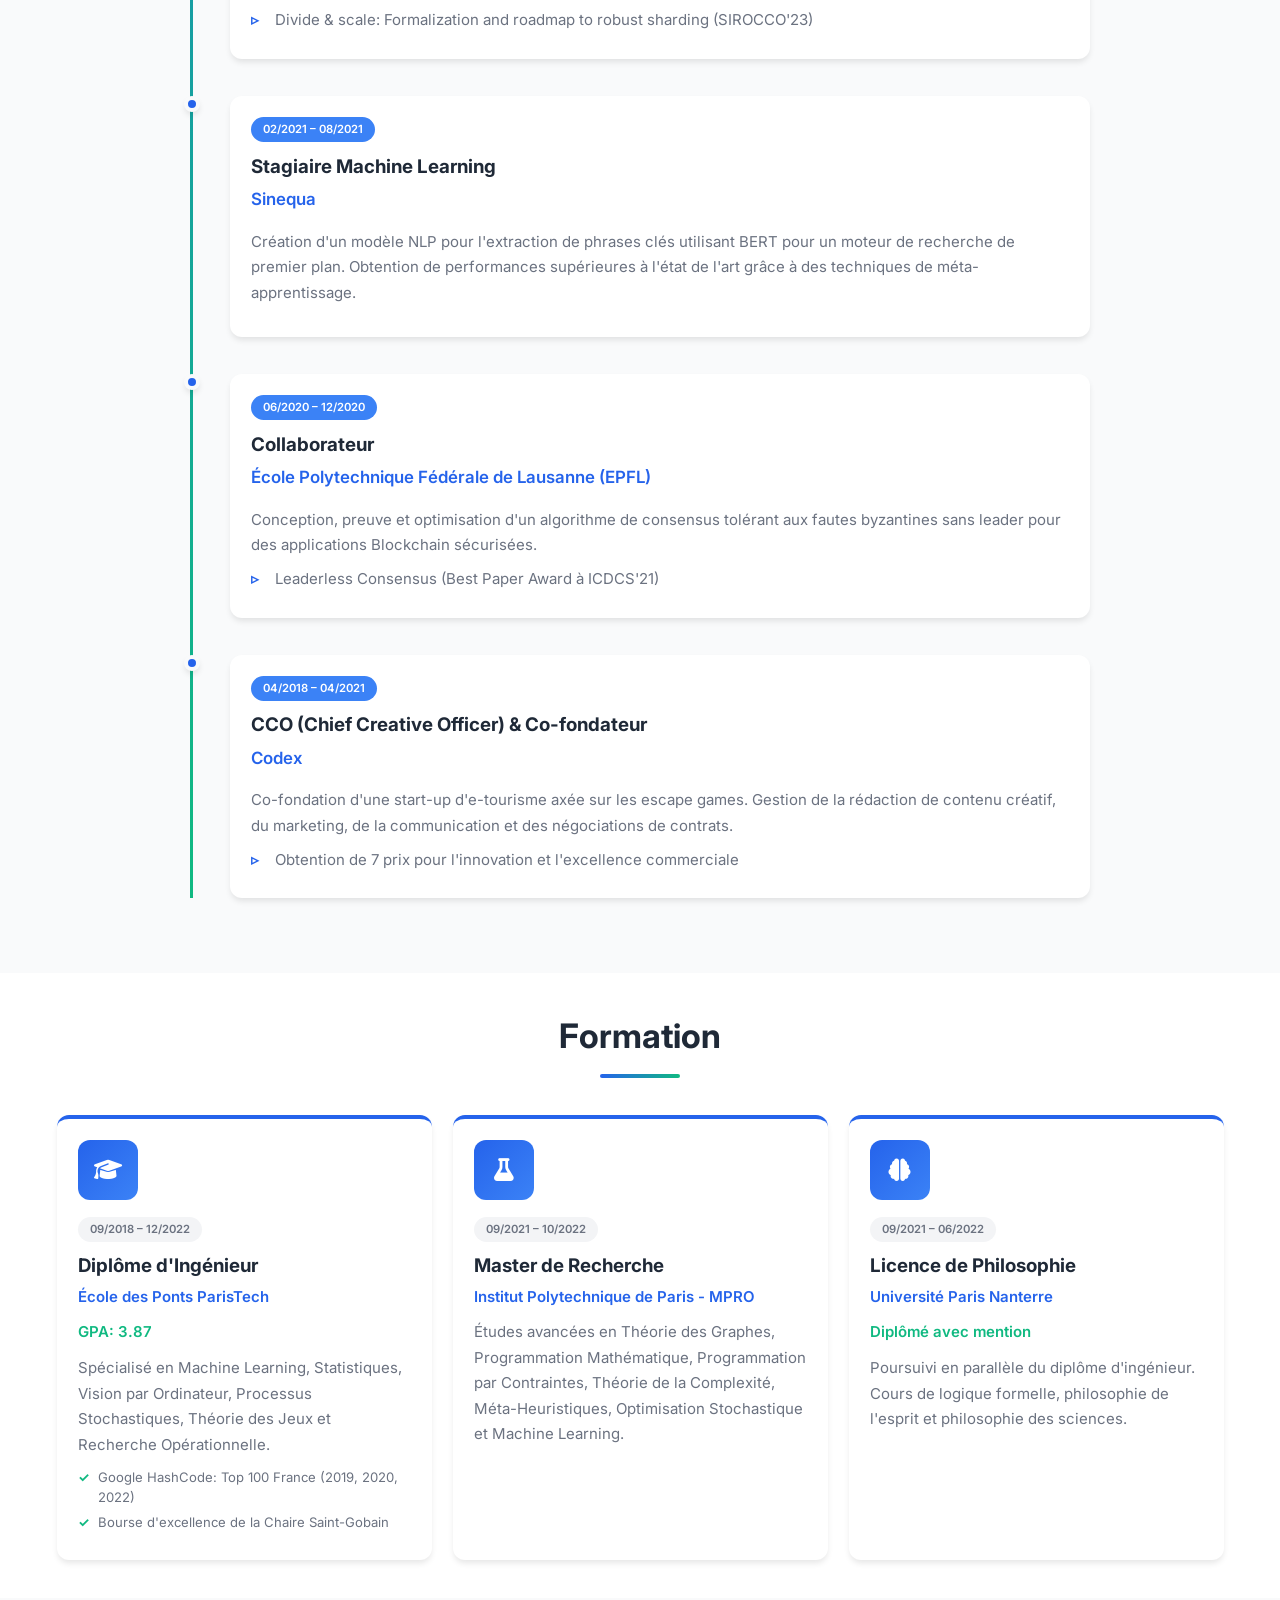
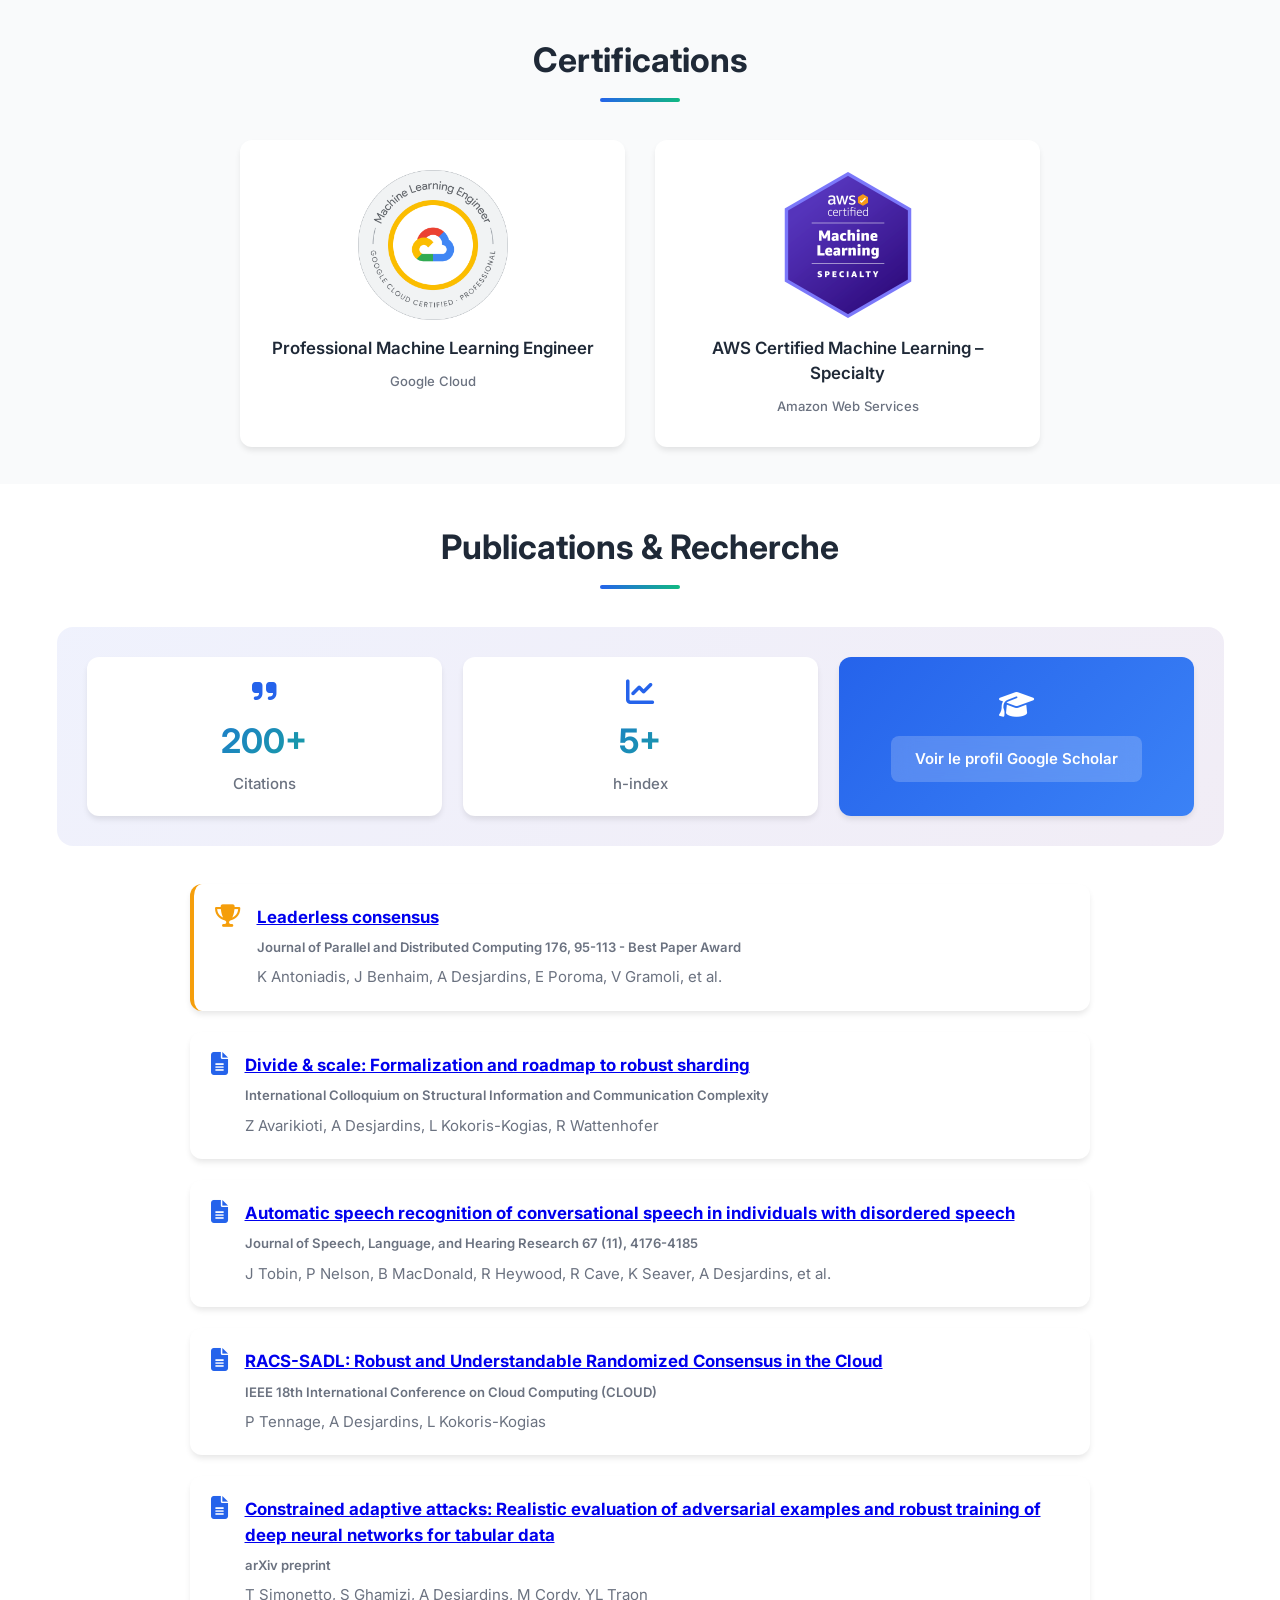
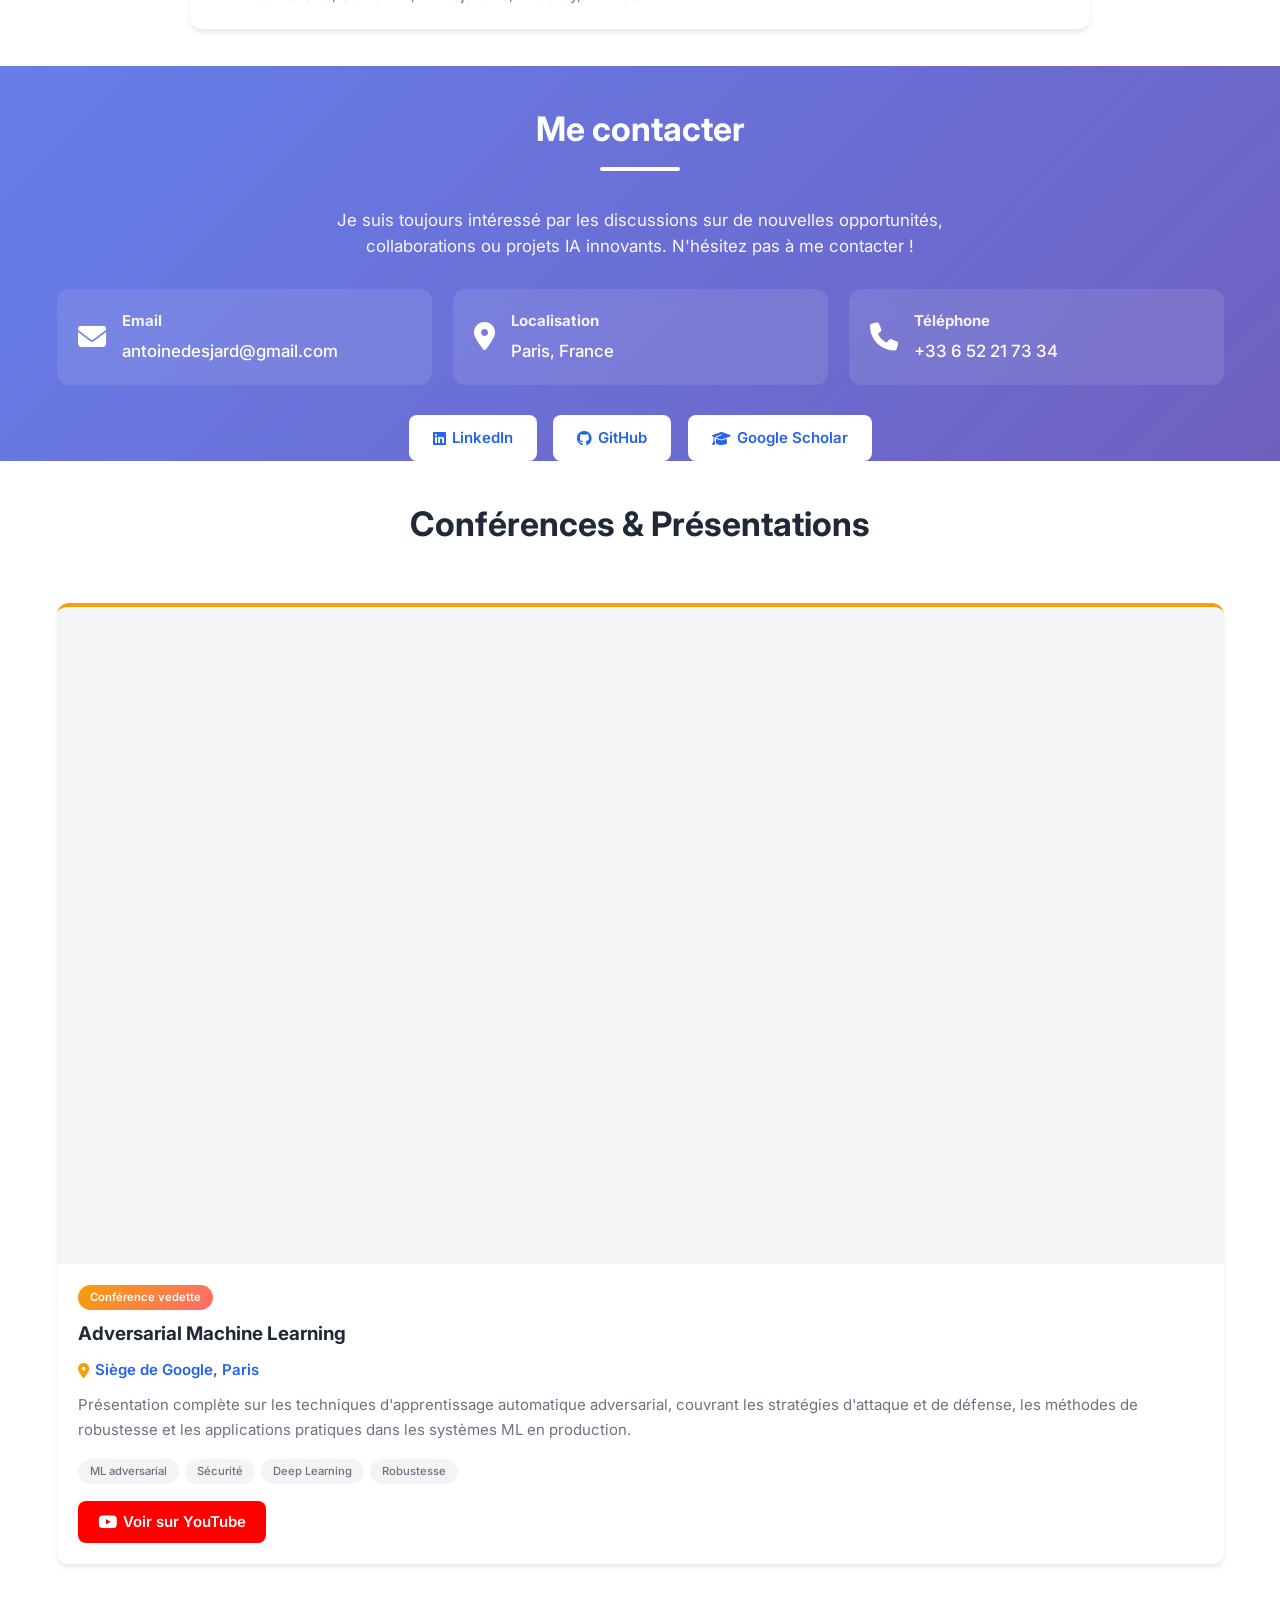
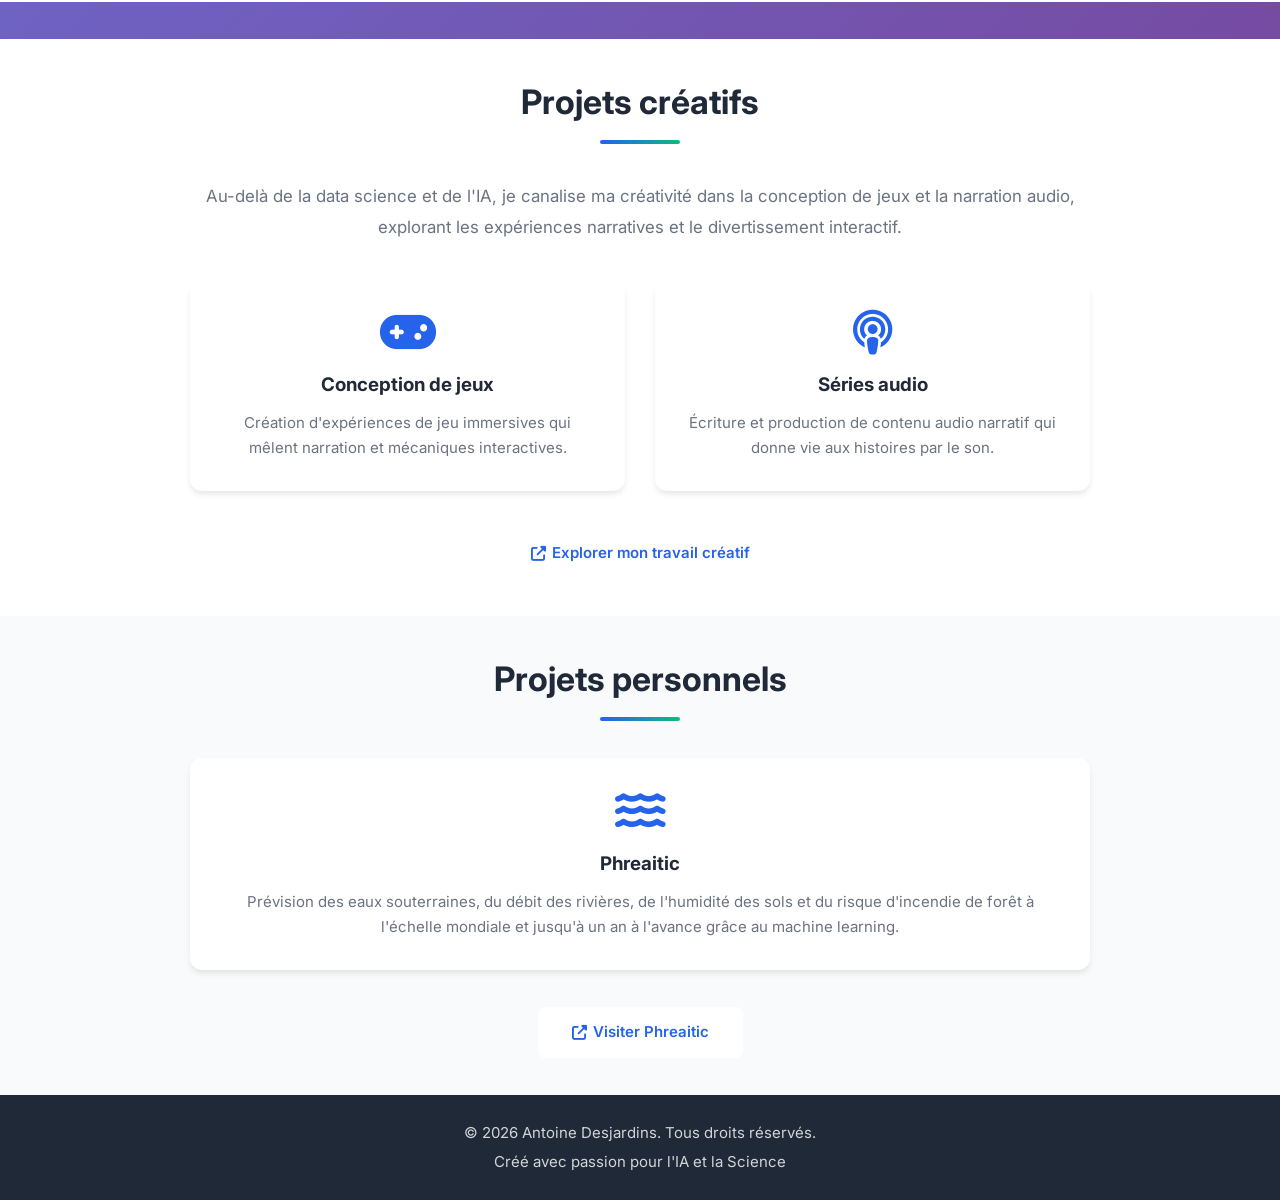
==== commit 3db18815: "update" ====
--- a/index-fr.html
+++ b/index-fr.html
@@ -118,14 +118,18 @@
                 <div class="timeline-item">
                     <div class="timeline-marker"></div>
                     <div class="timeline-content">
+                        <span class="award-badge" title="IBM Major Outstanding Technical Achievement Award"><i class="fas fa-award"></i></span>
                         <span class="timeline-date">09/2024 – Présent</span>
                         <h3>Senior Managing Data Scientist</h3>
                         <h4>IBM FutureNow Center</h4>
                         <p>
                             Senior Managing au Science Next FutureNow Skillcenter de Paris, révolutionnant la R&D grâce aux modèles
                             de fondation pour la science. Le projet principal implique l'entraînement d'un modèle de type LLM pour
-                            la formulation chimique pour L'Oréal. Lauréat du Major Outstanding Technical Achievement Award d'IBM pour ce projet.
-                        </p>
+                            la formulation chimique pour L'Oréal.
+                        </p>
+                        <ul>
+                            <li>Lauréat du Major Outstanding Technical Achievement Award d'IBM pour ce projet</li>
+                        </ul>
                     </div>
                 </div>
 
@@ -145,7 +149,7 @@
                             <li>Tech Lead pour un projet ML de prévision de fréquentation (~2000 écrans)</li>
                             <li>Développement de l'utilisation d'applications GenAI à plus de 300 utilisateurs mensuels</li>
                             <li>Gestion d'un portefeuille de plus de 30 projets IA avec un budget de plus de 700 000 $</li>
-                            <li>Présentation sur le ML adversarial au siège de Google Paris</li>
+                            <li><a href="#talks">Présentation sur le ML adversarial au siège de Google Paris</a></li>
                         </ul>
                     </div>
                 </div>
@@ -176,9 +180,12 @@
                         <h3>CEO & Co-fondateur</h3>
                         <h4>D'Alembert AI</h4>
                         <p>
-                            Co-fondation d'une start-up de courtage de données avec une expérience pratique en collecte de données, nettoyage, 
-                            annotation, conception UX/UI, pitch et gestion Agile. Obtention de 2 subventions.
-                        </p>
+                            Co-fondation d'une start-up de courtage de données avec une expérience pratique en collecte de données, nettoyage,
+                            annotation, conception UX/UI, pitch et gestion Agile.
+                        </p>
+                        <ul>
+                            <li>Obtention de 2 subventions</li>
+                        </ul>
                     </div>
                 </div>
 
@@ -193,7 +200,7 @@
                             de robustification pour la généralisation et la fiabilité des modèles d'apprentissage profond.
                         </p>
                         <ul>
-                            <li>Attaques adaptatives contraintes : Évaluation réaliste des exemples adversariaux et entraînement robuste de réseaux de neurones profonds pour les données tabulaires</li>
+                            <li>Attaques adaptatives contraintes : Évaluation réaliste des exemples adversariaux et entraînement robuste de réseaux de neurones profonds pour les données tabulaires (prépublication ArXiv)</li>
                         </ul>
                     </div>
                 </div>
--- a/styles.css
+++ b/styles.css
@@ -39,12 +39,12 @@
     --font-size-5xl: 3rem;
     
     /* Spacing */
-    --spacing-xs: 0.5rem;
-    --spacing-sm: 1rem;
-    --spacing-md: 1.5rem;
-    --spacing-lg: 2rem;
-    --spacing-xl: 3rem;
-    --spacing-2xl: 4rem;
+    --spacing-xs: 0.4rem;
+    --spacing-sm: 0.7rem;
+    --spacing-md: 1.1rem;
+    --spacing-lg: 1.4rem;
+    --spacing-xl: 2rem;
+    --spacing-2xl: 2.5rem;
     
     /* Transitions */
     --transition-fast: 150ms ease-in-out;
@@ -54,14 +54,14 @@
 
 html {
     scroll-behavior: smooth;
-    font-size: 16px;
+    font-size: 15px;
 }
 
 body {
     font-family: var(--font-primary);
     color: var(--text-primary);
     background-color: var(--bg-primary);
-    line-height: 1.6;
+    line-height: 1.5;
     overflow-x: hidden;
 }
 
@@ -156,7 +156,7 @@
    Hero Section
    =========================== */
 .hero {
-    padding: 120px 0 80px;
+    padding: 90px 0 40px;
     background: linear-gradient(135deg, #667eea 0%, #764ba2 100%);
     color: white;
     position: relative;
@@ -419,6 +419,7 @@
 }
 
 .timeline-content {
+    position: relative;
     background-color: var(--bg-primary);
     padding: var(--spacing-lg);
     border-radius: 12px;
@@ -429,6 +430,22 @@
 .timeline-content:hover {
     box-shadow: var(--shadow-lg);
     transform: translateX(8px);
+}
+
+.award-badge {
+    position: absolute;
+    top: var(--spacing-sm);
+    right: var(--spacing-sm);
+    width: 32px;
+    height: 32px;
+    display: flex;
+    align-items: center;
+    justify-content: center;
+    border-radius: 50%;
+    background-color: var(--accent-color);
+    color: white;
+    font-size: var(--font-size-sm);
+    box-shadow: var(--shadow-md);
 }
 
 .timeline-date {
@@ -1143,7 +1160,7 @@
     .nav-menu {
         position: fixed;
         left: -100%;
-        top: 70px;
+        top: 52px;
         flex-direction: column;
         background-color: white;
         width: 100%;
@@ -1174,7 +1191,7 @@
     }
     
     .hero {
-        padding: 100px 0 60px;
+        padding: 80px 0 40px;
     }
     
     .hero-buttons {
